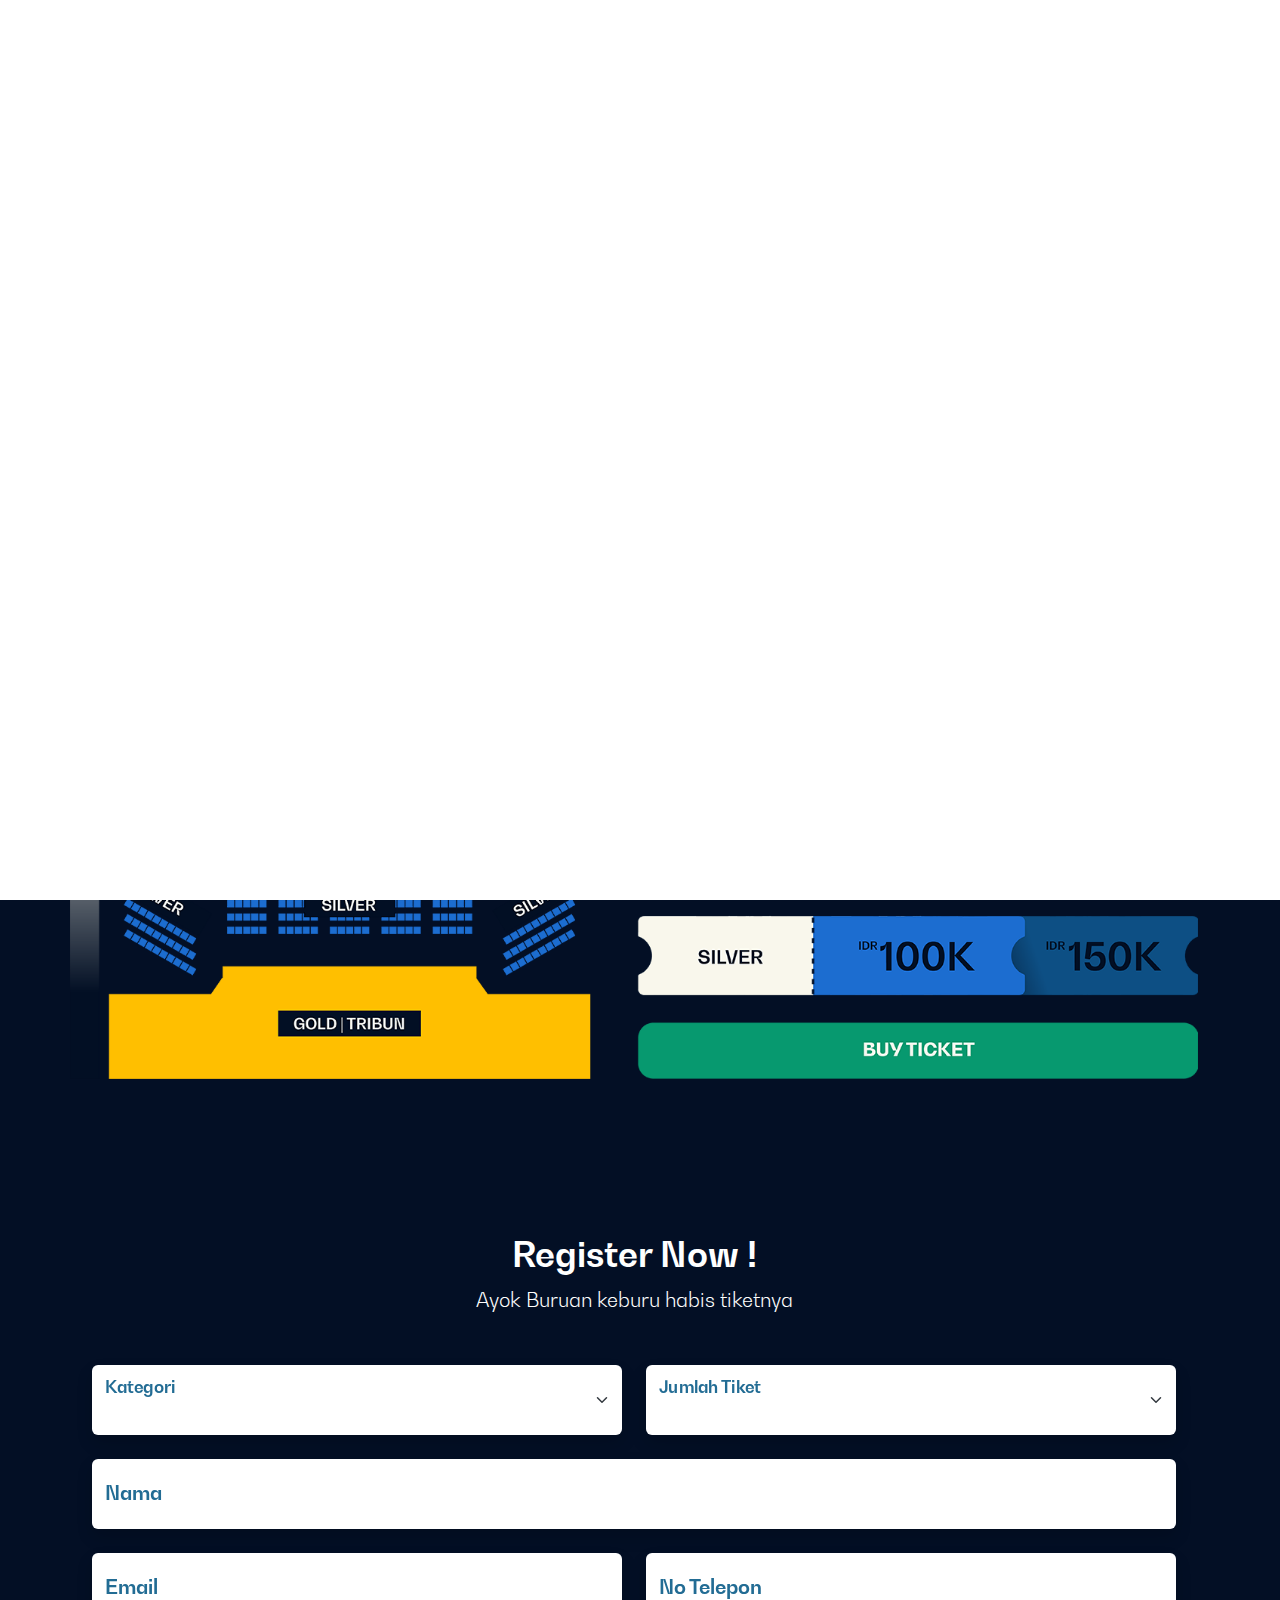
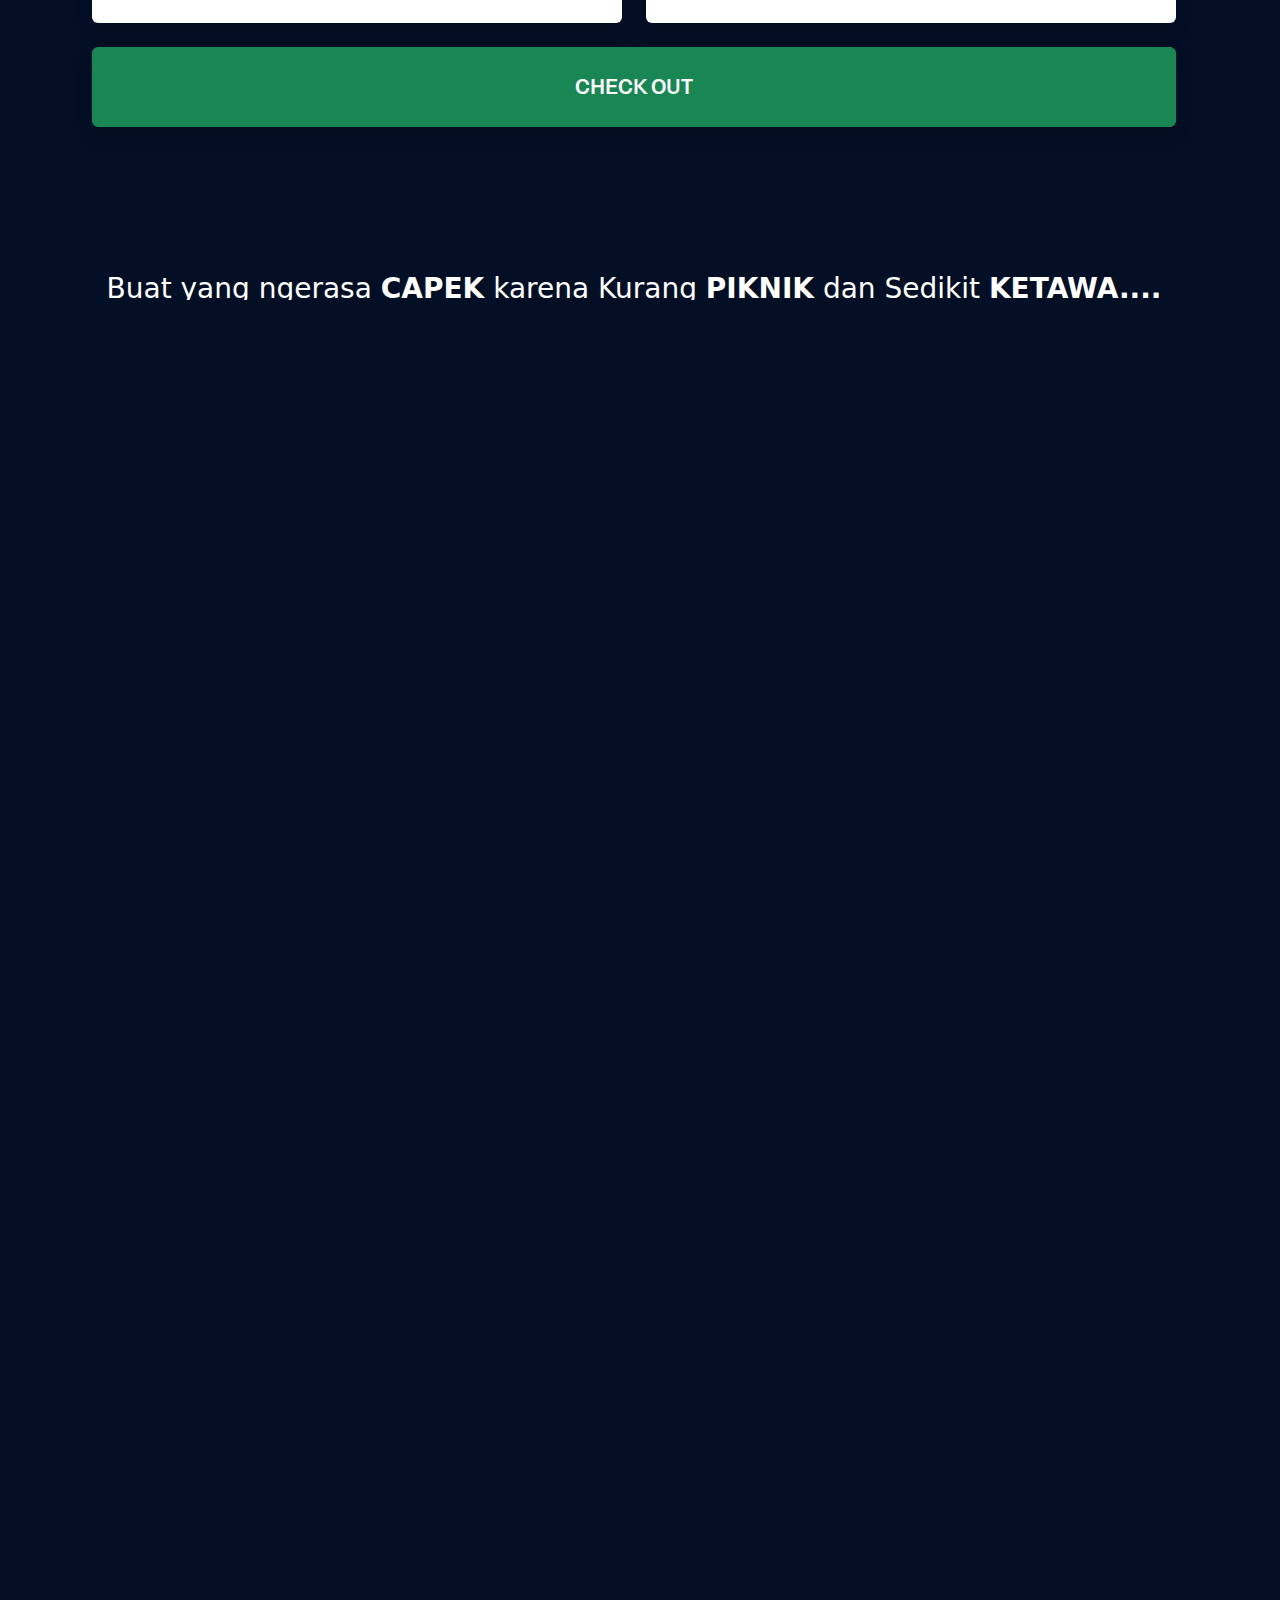
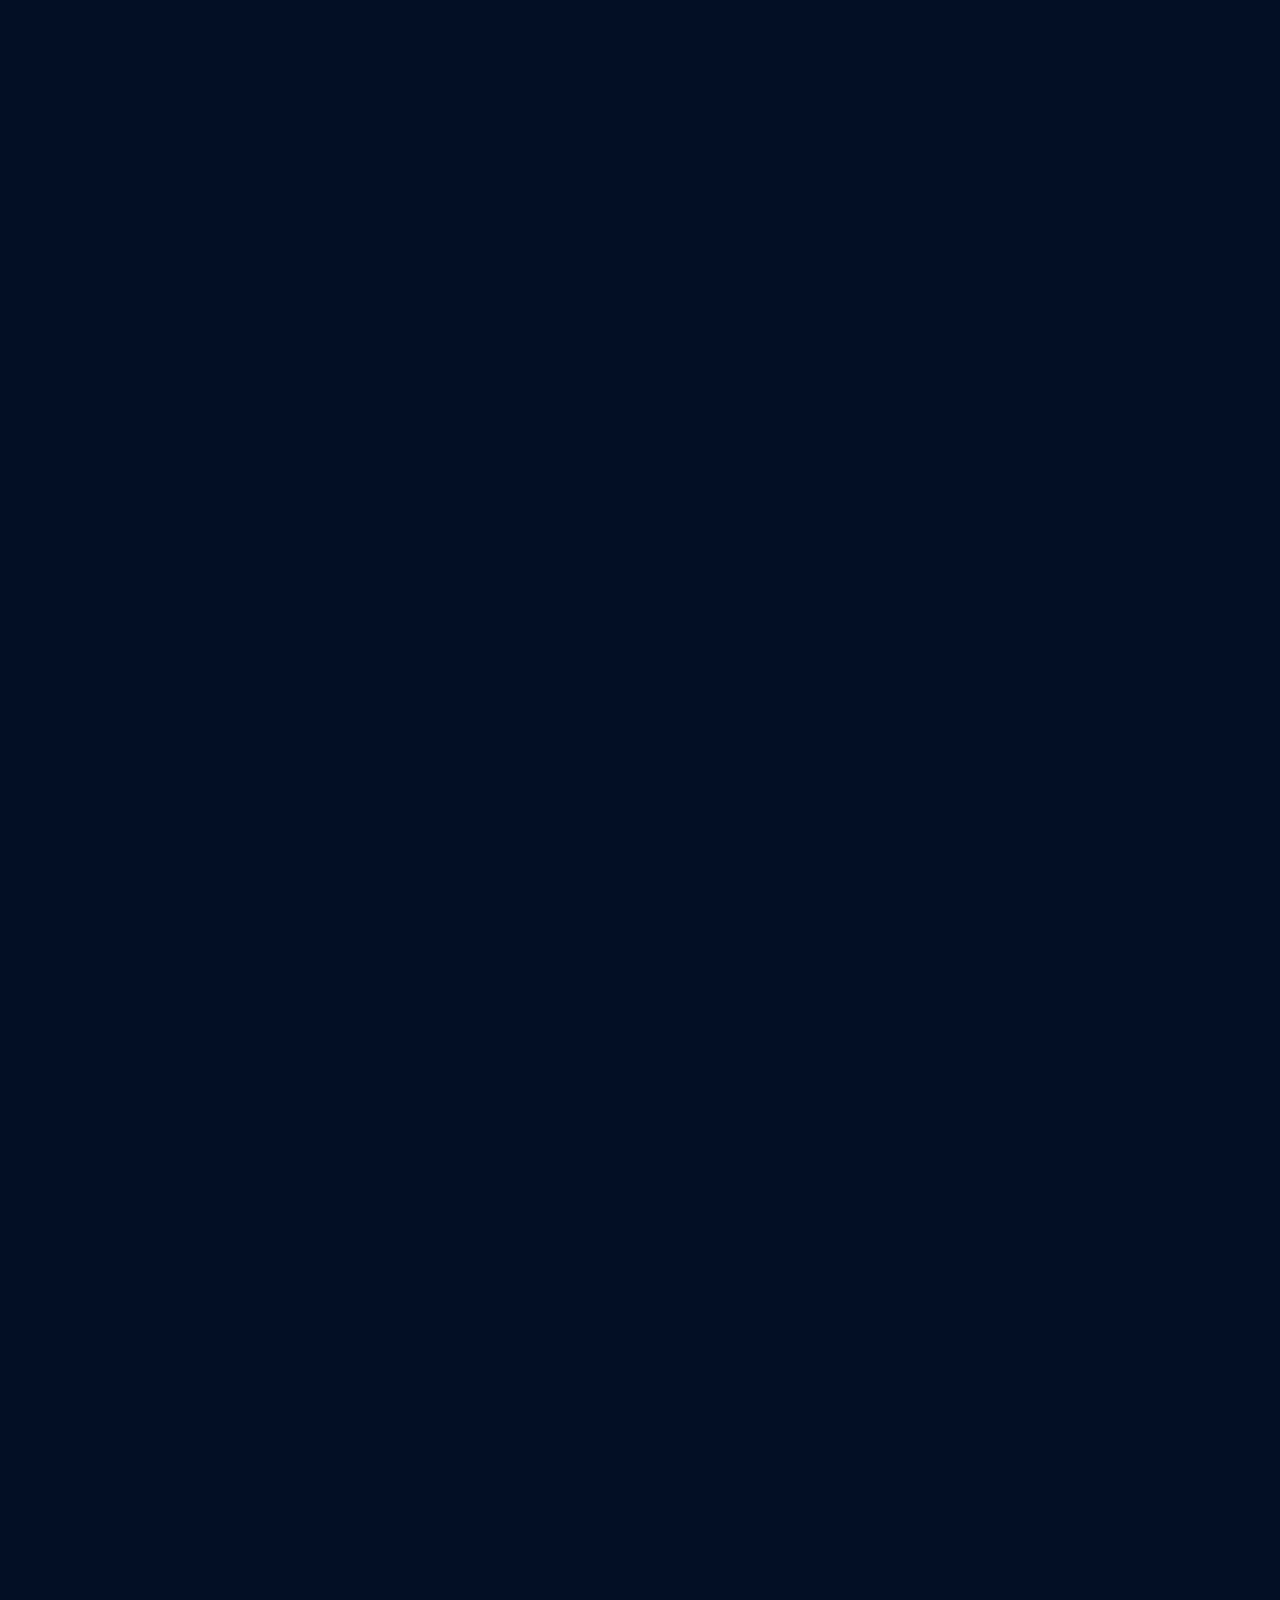
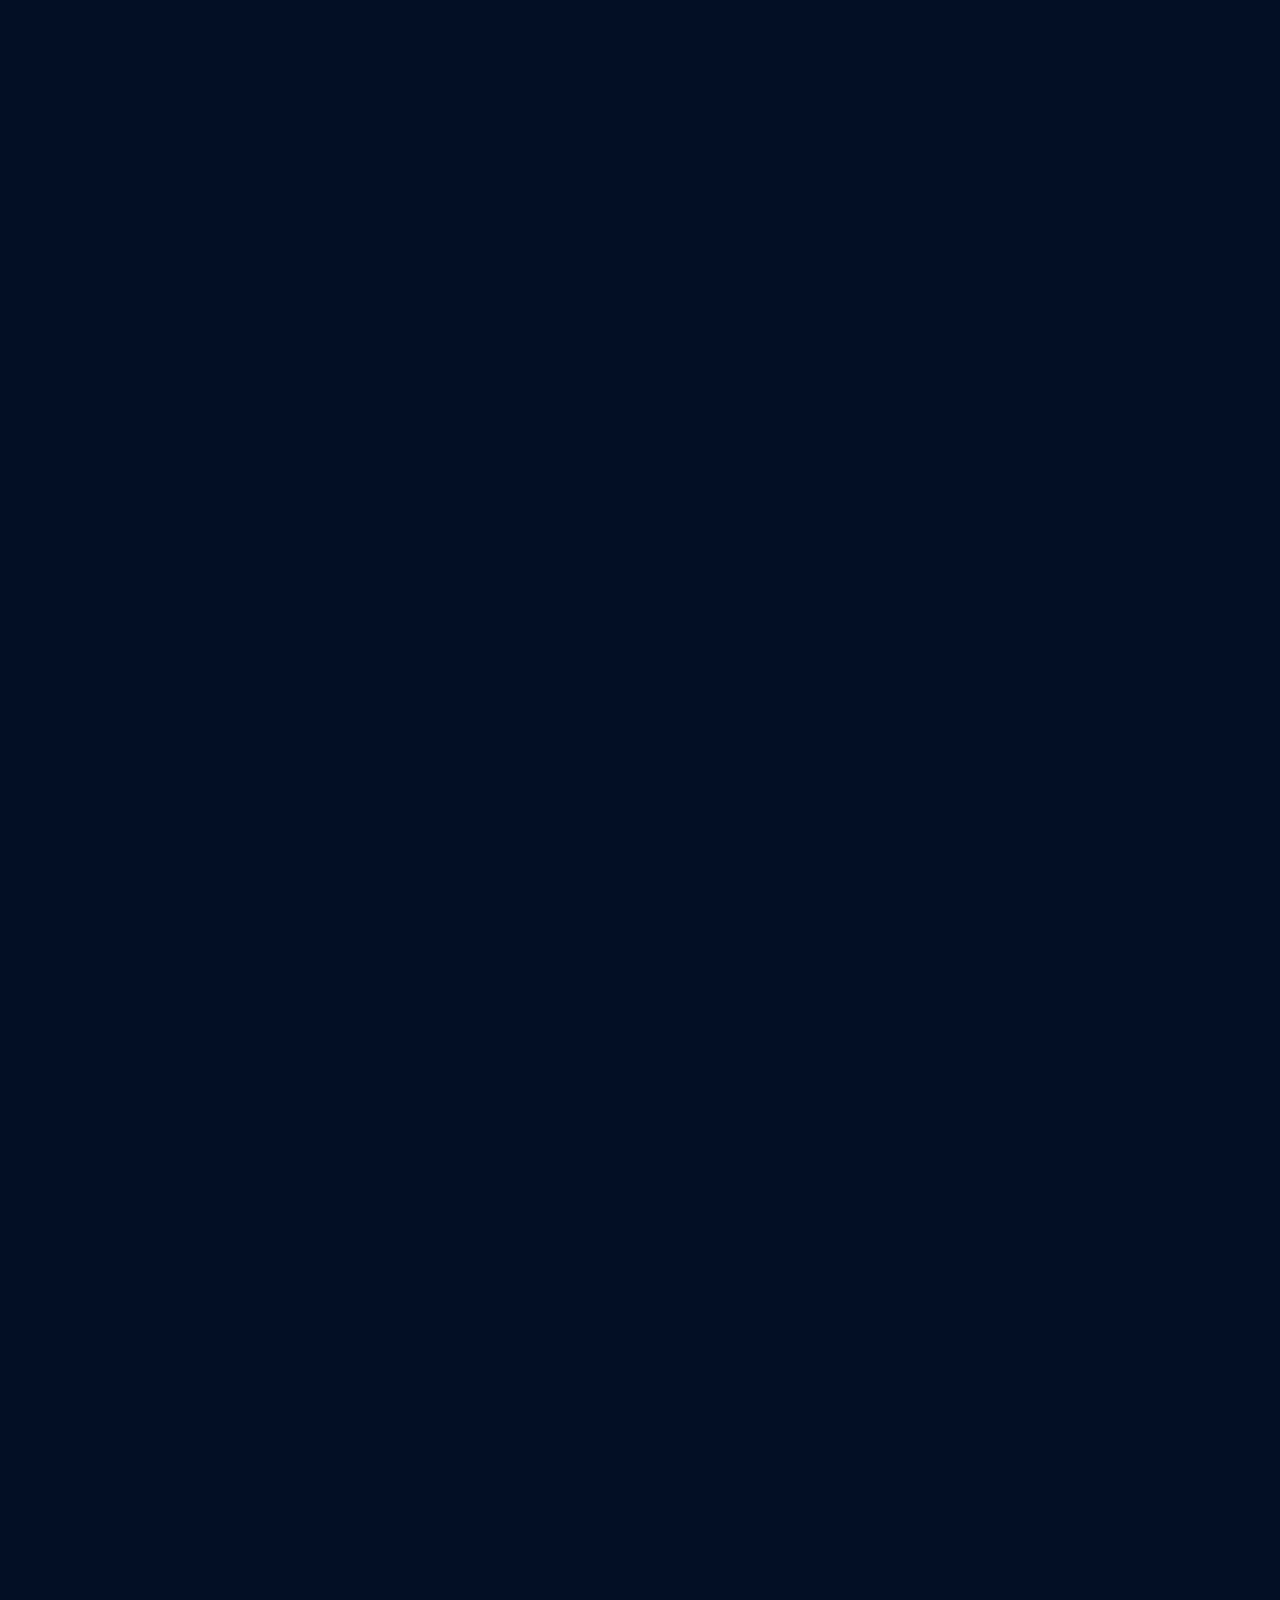
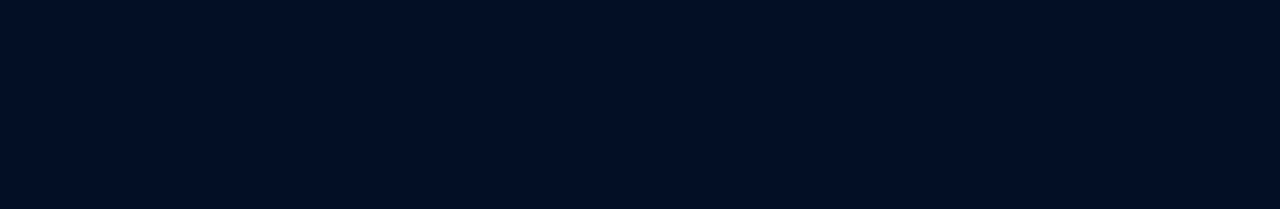
==== index.html @ d0ce78bf "editing sudah selesai perbaiki revisi" ====
<!DOCTYPE html>
<!--[if lt IE 7]><html class="ie ie6" lang="en"> <![endif]-->
<!--[if IE 7]><html class="ie ie7" lang="en"> <![endif]-->
<!--[if IE 8]><html class="ie ie8" lang="en"> <![endif]-->
<!--[if (gte IE 9)|!(IE)]><!-->
<html lang="en" id="home">
  <!--<![endif]-->

  <head>
    <meta http-equiv="Content-Type" content="text/html; charset=utf-8" />

    <meta name="description" content="Name of your web site" />
    <meta name="author" content="Marketify" />

    <meta name="viewport" content="width=device-width, initial-scale=1, maximum-scale=1" />

    <title>Stand Up Fest | The Series</title>

    <!-- STYLES -->
    <link href="https://fonts.googleapis.com/css2?family=Open+Sans:ital,wght@0,300;0,400;0,500;0,600;0,700;0,800;1,300;1,400;1,500;1,600;1,700;1,800&display=swap" rel="stylesheet" />
    <link href="https://fonts.googleapis.com/css2?family=Josefin+Sans:ital,wght@0,100;0,200;0,300;0,400;0,500;0,600;0,700;1,100;1,200;1,300;1,400;1,500;1,600;1,700&display=swap" rel="stylesheet" />
    <link href="https://fonts.googleapis.com/css2?family=Montserrat:ital,wght@0,100;0,200;0,300;0,400;0,500;0,600;0,700;0,800;0,900;1,100;1,200;1,300;1,400;1,500;1,600;1,700;1,800;1,900&display=swap" rel="stylesheet" />

    <!-- bootstrap cdn file -->
    <link href="https://cdn.jsdelivr.net/npm/bootstrap@5.2.3/dist/css/bootstrap.min.css" rel="stylesheet" />

    <!-- aos cdn scroll -->
    <!-- <link href="https://unpkg.com/aos@2.3.1/dist/aos.css" rel="stylesheet" /> -->

    <!-- <link rel="stylesheet" type="text/css" href="css/plugins.css" /> -->
    <!-- <link rel="stylesheet" type="text/css" href="css/dark.css" /> -->
    <!-- <link rel="stylesheet" type="text/css" href="css/colors.css" /> -->
    <link rel="stylesheet" type="text/css" href="css/style.css" />
    <!--[if lt IE 9]> <script type="text/javascript" src="js/modernizr.custom.js"></script> <![endif]-->
    <!-- /STYLES -->
  </head>

  <body>
    <!-- PRELOADER -->
    <div id="preloader">
      <div class="loader_line"></div>
    </div>
    <!-- /PRELOADER -->

    <!-- WRAPPER ALL -->
    <div class="aali_tm_all_wrap container-fluid" data-magic-cursor="show" data-color="crimson">
      <!-- MODALBOX -->
      <!-- <div class="aali_tm_modalbox">
        <div class="box_inner">
          <div class="close">
            <a href="#"><img class="svg" src="img/svg/cancel.svg" alt="" /></a>
          </div>
          <div class="description_wrap"></div>
        </div>
      </div> -->
      <!-- /MODALBOX -->

      <!-- MOBILE MENU STAR -->
      <div class="aali_tm_mobile_menu">
        <div class="mobile_menu_inner">
          <div class="mobile_in">
            <div class="logo">
              <!-- <a href="#"><img src="img/logo/dark.png" alt="" /></a> -->
            </div>
            <div class="trigger">
              <div class="hamburger hamburger--slider">
                <div class="hamburger-box">
                  <div class="hamburger-inner"></div>
                </div>
              </div>
            </div>
          </div>
        </div>
        <div class="dropdown">
          <div class="dropdown_inner">
            <ul class="anchor_nav">
              <li class="current"><a href="#home" class="page-scroll">Home</a></li>
              <li><a href="#ticket" class="page-scroll">Ticket</a></li>
              <li><a href="#about" class="page-scroll">About</a></li>
              <li><a href="#contact" class="page-scroll">Contact</a></li>
            </ul>
          </div>
        </div>
      </div>
      <!-- /MOBILE MENU END-->

      <!-- HEADER STAR -->
      <div class="aali_tm_header">
        <div class="container">
          <div class="inner">
            <div class="logo">
              <!-- <a class="light" href="#"><img src="img/logo/logo.png" alt="" /></a>
					<a class="dark" href="#"><img src="img/logo/dark.png" alt="" /></a> -->
            </div>
            <div class="menu">
              <ul class="anchor_nav">
                <li class="current"><a href="#home" class="page-scroll">Home</a></li>
                <li><a href="#ticket" class="page-scroll">Ticket</a></li>
                <li><a href="#about" class="page-scroll">About</a></li>
                <li><a href="#contact" class="page-scroll">Contact</a></li>
              </ul>
            </div>
          </div>
        </div>
      </div>
      <!-- HEADER END -->

      <!-- HERO STAR -->

      <div class="banner_web">
        <img src="./img/hero/banner.jpg" alt="" />
      </div>
      <!-- HERO END -->

      <!-- TICKET PRICE STAR-->
      <!-- <div class="aali_tm_section" id="about">
		<div class="aali_tm_about">
			<div class="about_inner">
				<div class="left">
					<div class="image">
						<img src="img/thumbs/45-49.jpg" alt="" />
						<div class="main" data-img-url="img/about/1.jpg"></div>
						<span class="square moving_effect" data-direction="y" data-reverse="yes"></span>
						<span class="border"><span class="in moving_effect" data-direction="x" data-reverse="yes"></span></span>
					</div>
				</div>
				<div class="center">
					<div class="title wow fadeInUp" data-wow-duration="1s">
						<span class="small">About Me</span>
						<h3>I'm <span>Aali</span></h3>
						<h3>Web <span>Designer</span></h3>
						<span class="subtitle">Based in London,UK</span>
					</div>
					<div class="text wow fadeInUp" data-wow-duration="1s" data-wow-delay="0.2s">
						<p>Hi! My name is Aali Walker. I am UI/UX designer, and I'm very passionate and dedicated to my work.</p>
						<p>With 20 years experience as a professional graphic designer and web developer, I have acquired the skills and knowledge necessary to make your project a success.</p>
					</div>
					<div class="aali_tm_button wow fadeInUp" data-wow-duration="1.5s" data-wow-delay="0.2s">
						<a href="img/cv/1.jpg" download><span>Download CV <img class="svg" src="img/svg/download.svg" alt="" /></span></a>
					</div>
				</div>
				<div class="right">
					<div class="image">
						<img src="img/thumbs/41-61.jpg" alt="" />
						<div class="main" data-img-url="img/about/2.jpg"></div>
						<div class="square moving_effect" data-direction="x" data-reverse="no"></div>
					</div>
				</div>
			</div>
		</div>
	</div> -->

      <div class="tickets text-center row-cols-1" id="ticket">
        <div class="col-12">
          <img src="./img/ticket/seating_plan.png" alt="" data-aos="flip-right" />
        </div>
        <div class="col-12">
          <section id="scrollspyHeading1" style="padding-top: 100px">
            <div class="container p-4">
              <h2 class="text-center" style="font-size: 35px; color: #fff; font-family: 'BwGradual-Bold'">Register Now !</h2>
              <p class="text-center" style="font-size: 20px; color: #ffffff; font-family: 'BwGradual-Light'">Ayok Buruan keburu habis tiketnya</p>
              <div class="px-1 mt-5">
                <div class="row">
                  <div class="col-lg-6">
                    <div class="form-floating mb-4">
                      <select style="font-size: 14px; font-family: Poppins; color: #226c94" class="op_category form-select border-0 shadow" id="floatingSelect" aria-label="Floating label select example">
                        <option value="1">Individu</option>
                        <option value="2">Keluarga (3 orang)</option>
                        <option value="3">Keluarga (4 orang)</option>
                        <option value="4">Keluarga (5 orang)</option>
                      </select>
                      <label style="font-size: 20px; font-family: 'BwGradual-Bold'; color: #226c94" for="floatingSelect">Kategori</label>
                    </div>
                  </div>

                  <div class="col-lg-6">
                    <div class="form-floating mb-4">
                      <select style="font-size: 14px; font-family: Poppins; color: #226c94" class="op_category form-select border-0 shadow" id="floatingSelect" aria-label="Floating label select example">
                        <option value="1">Individu</option>
                        <option value="2">Keluarga (3 orang)</option>
                        <option value="3">Keluarga (4 orang)</option>
                        <option value="4">Keluarga (5 orang)</option>
                      </select>
                      <label style="font-size: 20px; font-family: 'BwGradual-Bold'; color: #226c94" for="floatingSelect">Jumlah Tiket</label>
                    </div>
                  </div>
                </div>

                <div class="form-floating mb-4">
                  <input type="email" class="form-control border-0 shadow" id="floatingnumber" placeholder="Nomor KTP" />
                  <label style="font-size: 20px; font-family: 'BwGradual-Bold'; color: #226c94" for="floatingnumber">Nama</label>
                </div>

                <div class="row">
                  <div class="col-lg-6">
                    <div class="form-floating mb-4">
                      <input type="text" class="form-control border-0 shadow" id="floatingnumber" placeholder="Nomor Telepon" />
                      <label style="font-size: 20px; font-family: 'BwGradual-Bold'; color: #226c94" for="floatingnumber">Email</label>
                    </div>
                  </div>

                  <div class="col-lg-6">
                    <div class="form-floating mb-4">
                      <input type="text" class="form-control border-0 shadow" id="floatingInput" placeholder="name@example.com" />
                      <label style="font-size: 20px; font-family: 'BwGradual-Bold'; color: #226c94" for="floatingInput">No Telepon</label>
                    </div>
                  </div>
                </div>

                <a href="checkout.html" class="btn btn-success w-100 shadow py-4" style="font-size: 20px; font-family: 'BwGradual-Bold'; color: #ffffff; font-weight: 600">CHECK OUT <i class="bi bi-chevron-right"></i></a>
              </div>
            </div>
          </section>
        </div>
      </div>
      <!-- TICKET PRICE END -->

      <!-- ABOUT -->
      <!-- <div class="aali_tm_section">
		<div class="aali_tm_skills">
			<div class="container">
				<div class="skills_inner">
					<div class="left wow fadeInLeft" data-wow-duration="1s">
						<div class="aali_tm_main_title" data-text-align="left" data-color="light">
							<span>My Skills</span>
							<h3>You Can Imagine<br /> I Can Do</h3>
							<p>I am working on a professional, visually sophisticated and technologically proficient, responsive and multi-functional creative personal resume portfolio template Aali</p>
						</div>
					</div>
					<div class="right wow fadeInRight" data-wow-duration="1s">
						<div class="dodo_progress">
							<div class="progress_inner" data-value="86">
								<span><span class="label">Website Design</span><span class="number">86%</span></span>
								<div class="background"><div class="bar"><div class="bar_in"></div></div></div>
							</div>
							<div class="progress_inner" data-value="90" >
								<span><span class="label">Mobile Application</span><span class="number">90%</span></span>
								<div class="background"><div class="bar"><div class="bar_in"></div></div></div>
							</div>
							<div class="progress_inner" data-value="66">
								<span><span class="label">Game Programming</span><span class="number">66%</span></span>
								<div class="background"><div class="bar"><div class="bar_in"></div></div></div>
							</div>
						</div>
					</div>
				</div>
			</div>
			<span class="border moving_effect" data-direction="x" data-reverse="yes"></span>
		</div>
	</div> -->

      <section class="about container my-4" id="about">
        <div class="row row-cols-1">
          <div class="col">
            <p class="text-white text-title">
              Buat yang ngerasa <b>CAPEK</b> karena Kurang <b>PIKNIK</b> dan Sedikit <b>KETAWA....</b> <br />
              Acara ini untuk Kamu!! Inilah <b>WAKTUNYA PIKNIK TAWA</b> di <b>Stand Up Fest - Seri 1</b> <br />
              Ajak teman-teman Kamu yang senasib kurang Piknik dan kurang Ketawa. <br />
              <b>BELI TIKET KAMU SEKARANG JUGA!! TEMPAT SANGAT TERBATAS.</b>
            </p>
          </div>
        </div>

        <div class="row row-cols-lg-2 row-cols-sm-1 row-cols-1 align-items-center justify-content-between text-detail-komika-kanan">
          <div class="col">
            <img src="./img/about/soleh.png" alt="" />
          </div>
          <div class="col">
            <p class="">Profil Komika</p>
            <p>Soleh Solihun</p>
            <p>
              Soleh Solihun, S.I.Kom. (lahir 2 Juni 1979) adalah seorang jurnalis, kritikus musik, komedian, aktor, sutradara, dan penyiar radio berkebangsaan Indonesia. Sebagai jurnalis, ia bekerja di Trax, Playboy Indonesia, dan Rolling
              Stone Indonesia hingga tahun 2012. Ia juga menjadi penyiar radio di Indika FM. Karier komedinya berawal dari acara Stand Up Comedy Show pada tahun 2011. Pasca acara tersebut, Soleh membintangi beberapa film dan mendapat
              pengakuan luas pertamanya dalam film Hangout pada tahun 2016. Ia juga telah menyutradarai tiga film yaitu Mau Jadi Apa?, Reuni Z, dan Star Syndrome.
            </p>
          </div>
        </div>
        <div class="row row-cols-lg-2 row-cols-sm-1 row-cols-1 align-items-center justify-content-between text-detail-komika-kiri">
          <div class="col order-lg-2">
            <img src="./img/about/mongol2.png" alt="" />
          </div>
          <div class="col order-lg-1">
            <p>Mongol Stress</p>
            <p>
              Rony Imannuel yang dikenal dengan nama Mongol Stres atau Mongol adalah Pelawak tunggal dan Aktor berkebangsaan Indonesia. Ia dikenal sebagai Pelawak tunggal dalam ajang Stand Up Comedy Show yang ditayangkan di Metro TV. Pada
              bulan Oktober 2021, ia bergabung dengan Partai Solidaritas Indonesia Menjadi salah satu kader yang diharapkan menghidupkan indistri kreatif.
            </p>
          </div>
        </div>
        <div class="row row-cols-lg-2 row-cols-sm-1 row-cols-1 align-items-center justify-content-between text-detail-komika-kanan">
          <div class="col">
            <img src="./img/about/yono2.png" alt="" />
          </div>
          <div class="col">
            <p class="text-kanan-modifie1">Yono Bakrie</p>
            <p class="text-kanan-modifie2">
              Suyono, S.E. yang kemudian dikenal sebagai Yono Bakrie (lahir 22 Juni 1992) adalah seorang pelawak tunggal dan YouTuber berkebangsaan Indonesia. Lahir di Samarinda dari orang tua asli Jawa yang bertransmigrasi ke sana, pria
              bertubuh kurus dan berwajah unik ini merupakan salah satu pelawak tunggal atau komika jebolan komunitas Stand Up Indo Samarinda, salah satu angkatan awal di komunitas tersebut. Karena keunikan parasnya, Yono juga sering
              disebut sebagai kembaran dari aktor Omo Kucrut karena dirinya yang mirip dengan pemeran Ceking di sinetron Ronaldowati tersebut.
            </p>
          </div>
        </div>
        <div class="row row-cols-lg-2 row-cols-sm-1 row-cols-1 align-items-center justify-content-between text-detail-komika-kiri">
          <div class="col order-lg-2">
            <img src="./img/about/ate2.png" alt="" />
          </div>
          <div class="col order-lg-1">
            <p>Ate</p>
            <p>
              Fatih Andhika yang akrab disapa Fatih, Atek, atau Ate (lahir 5 Juli 1992) adalah pelawak tunggal berkebangsaan Indonesia. Ate merupakan komika jebolan komunitas Stand Up Indo Lampung, salah satu komika jebolan angkatan awal di
              komunitas tersebut yang masih bertahan hingga saat ini di mana ia masuk setelah beberapa komika senior Lampung lain yang sudah lebih dulu terkenal seperti Newendi Septian dan Yoyo Cedal. Nama Ate dikenal secara nasional
              setelah menjadi finalis SUCA Musim 3 pada tahun 2017 dan berhasil menembus 6 besar, di mana ia satu angkatan dengan komika Ali Akbar dan Bintang Emon di kompetisi tersebut. 4 tahun kemudian, Ate mengikuti kompetisi SUCI season
              9 (IX) dan berhasil meraih juara ketiga.
            </p>
          </div>
        </div>
        <div class="row row-cols-lg-2 row-cols-sm-1 row-cols-1 align-items-center justify-content-between text-detail-komika-kanan">
          <div class="col">
            <img src="./img/about/popon2.png" alt="" />
          </div>
          <div class="col">
            <p class="text-kanan-modifie1">Popon Kerok</p>
            <p class="text-kanan-modifie2">
              Muhammad Saleh Jammaharizki, yang lebih dikenal dengan nama Popon Kerok (lahir 26 Desember 1988) adalah pemeran dan pelawak tunggal berkebangsaan Indonesia. Ia mulai dikenal setelah menjadi peserta babak Pre Show untuk
              kompetisi Stand Up Comedy Indonesia yang diadakan Kompas TV di musim ke-5 pada tahun 2015 dan kembali berkompetisi di Stand Up Comedy Academy yang diadakan Indosiar pada tahun yang sama. Tiga tahun kemudian, Popon menebus
              kegagalannya di SUCI 5 dengan berhasil masuk sebagai finalis Stand Up Comedy Indonesia di musim ke-8 dan akhirnya berhasil meraih gelar juara.
            </p>
          </div>
        </div>
      </section>
      <!-- /ABOUT -->

      <!-- Info detail -->

      <section class="info_detail mt-5" id="contact">
        <div class="row-cols-1">
          <div class="col">
            <img src="./img/info_detail/contact-edit.png" alt="" />
          </div>
        </div>
      </section>
      <!-- /Info deatail -->

      <!-- logo partner -->

      <section class="logo-partner container text-center">
        <div class="row-cols-1">
          <div class="col">
            <img src="./img/logo/Logopartner.png" alt="" />
          </div>
        </div>
      </section>
      <!-- /logo partner -->

      <!-- COPYRIGHT -->

      <section class="copyrights text-center">
        <div class="row-cols-1">
          <p>Copyright 2022 All Right Reserved By Media Group Network</p>
        </div>
      </section>
      <!-- /COPYRIGHT -->

      <!-- MAGIC CURSOR -->
      <!-- <div class="mouse-cursor cursor-outer"></div>
      <div class="mouse-cursor cursor-inner"></div> -->
      <!-- /MAGIC CURSOR -->
    </div>
    <!-- / WRAPPER ALL -->

    <!-- SCRIPTS -->

    <!-- bootstrap script bundle -->
    <!-- <script src="https://cdn.jsdelivr.net/npm/bootstrap@5.2.3/dist/js/bootstrap.bundle.min.js" ></script> -->

    <!-- FILE Animate AOS js -->
    <!-- <script src="https://unpkg.com/aos@2.3.1/dist/aos.js"></script> -->

    <script>
      // AOS.init();
    </script>

    <script src="./js/jquery.js"></script>
    <!--[if lt IE 10]> <script type="text/javascript" src="js/ie8.js"></script> <![endif]-->
    <!-- <script src="js/plugins.js"></script> -->
    <script src="./js/jquery.easing.1.3.js"></script>
    <script src="./js/scroll.js"></script>
    <script src="./js/init.js"></script>
    <!-- /SCRIPTS -->
  </body>
</html>
---- css/plugins.css ----
/*!
 * Hamburgers
 * @description Tasty CSS-animated hamburgers
 * @author Jonathan Suh @jonsuh
 * @site https://jonsuh.com/hamburgers
 * @link https://github.com/jonsuh/hamburgers
 */

/* -------------------------------- 

Primary style

-------------------------------- */
*,
*::after,
*::before {
  -webkit-box-sizing: border-box;
  -moz-box-sizing: border-box;
  box-sizing: border-box;
}

html * {
  -webkit-font-smoothing: antialiased;
  -moz-osx-font-smoothing: grayscale;
}

html {
  font-size: 62.5%;
}

body {
  font-size: 1.6rem;
  font-family: "Source Sans Pro", sans-serif;
  color: #aebcb9;
  background-color: #0d0d0d;
}

a {
  text-decoration: none;
}

.cd-title {
  position: relative;
  height: 160px;
  line-height: 230px;
  text-align: center;
}
.cd-title h1 {
  font-size: 2.4rem;
  font-weight: 700;
}
@media only screen and (min-width: 768px) {
  .cd-title {
    line-height: 250px;
  }
}
@media only screen and (min-width: 1170px) {
  .cd-title {
    height: 200px;
    line-height: 300px;
  }
  .cd-title h1 {
    font-size: 3rem;
  }
}

.cd-intro {
  width: 90%;
  max-width: 768px;
  text-align: center;
}

.cd-intro {
  margin: 4em auto;
}
@media only screen and (min-width: 768px) {
  .cd-intro {
    margin: 5em auto;
  }
}
@media only screen and (min-width: 1170px) {
  .cd-intro {
    margin: 6em auto;
  }
}

/*
.cd-headline {
  font-size: 3rem;
  line-height: 1.2;
}
@media only screen and (min-width: 768px) {
  .cd-headline {
    font-size: 4.4rem;
    font-weight: 300;
  }
}
@media only screen and (min-width: 1170px) {
  .cd-headline {
    font-size: 6rem;
  }
}
*/

.cd-words-wrapper {
  display: inline-block;
  position: relative;
  text-align: left;
}
.cd-words-wrapper b {
  display: inline-block;
  position: absolute;
  white-space: nowrap;
  left: 0;
  top: 0;
}
.cd-words-wrapper b.is-visible {
  position: relative;
}
.no-js .cd-words-wrapper b {
  opacity: 0;
}
.no-js .cd-words-wrapper b.is-visible {
  opacity: 1;
}

/* -------------------------------- 

xrotate-1 

-------------------------------- */
.cd-headline.rotate-1 .cd-words-wrapper {
  -webkit-perspective: 300px;
  -moz-perspective: 300px;
  perspective: 300px;
}
.cd-headline.rotate-1 b {
  opacity: 0;
  -webkit-transform-origin: 50% 100%;
  -moz-transform-origin: 50% 100%;
  -ms-transform-origin: 50% 100%;
  -o-transform-origin: 50% 100%;
  transform-origin: 50% 100%;
  -webkit-transform: rotateX(180deg);
  -moz-transform: rotateX(180deg);
  -ms-transform: rotateX(180deg);
  -o-transform: rotateX(180deg);
  transform: rotateX(180deg);
}
.cd-headline.rotate-1 b.is-visible {
  opacity: 1;
  -webkit-transform: rotateX(0deg);
  -moz-transform: rotateX(0deg);
  -ms-transform: rotateX(0deg);
  -o-transform: rotateX(0deg);
  transform: rotateX(0deg);
  -webkit-animation: cd-rotate-1-in 1.2s;
  -moz-animation: cd-rotate-1-in 1.2s;
  animation: cd-rotate-1-in 1.2s;
}
.cd-headline.rotate-1 b.is-hidden {
  -webkit-transform: rotateX(180deg);
  -moz-transform: rotateX(180deg);
  -ms-transform: rotateX(180deg);
  -o-transform: rotateX(180deg);
  transform: rotateX(180deg);
  -webkit-animation: cd-rotate-1-out 1.2s;
  -moz-animation: cd-rotate-1-out 1.2s;
  animation: cd-rotate-1-out 1.2s;
}

@-webkit-keyframes cd-rotate-1-in {
  0% {
    -webkit-transform: rotateX(180deg);
    opacity: 0;
  }
  35% {
    -webkit-transform: rotateX(120deg);
    opacity: 0;
  }
  65% {
    opacity: 0;
  }
  100% {
    -webkit-transform: rotateX(360deg);
    opacity: 1;
  }
}
@-moz-keyframes cd-rotate-1-in {
  0% {
    -moz-transform: rotateX(180deg);
    opacity: 0;
  }
  35% {
    -moz-transform: rotateX(120deg);
    opacity: 0;
  }
  65% {
    opacity: 0;
  }
  100% {
    -moz-transform: rotateX(360deg);
    opacity: 1;
  }
}
@keyframes cd-rotate-1-in {
  0% {
    -webkit-transform: rotateX(180deg);
    -moz-transform: rotateX(180deg);
    -ms-transform: rotateX(180deg);
    -o-transform: rotateX(180deg);
    transform: rotateX(180deg);
    opacity: 0;
  }
  35% {
    -webkit-transform: rotateX(120deg);
    -moz-transform: rotateX(120deg);
    -ms-transform: rotateX(120deg);
    -o-transform: rotateX(120deg);
    transform: rotateX(120deg);
    opacity: 0;
  }
  65% {
    opacity: 0;
  }
  100% {
    -webkit-transform: rotateX(360deg);
    -moz-transform: rotateX(360deg);
    -ms-transform: rotateX(360deg);
    -o-transform: rotateX(360deg);
    transform: rotateX(360deg);
    opacity: 1;
  }
}
@-webkit-keyframes cd-rotate-1-out {
  0% {
    -webkit-transform: rotateX(0deg);
    opacity: 1;
  }
  35% {
    -webkit-transform: rotateX(-40deg);
    opacity: 1;
  }
  65% {
    opacity: 0;
  }
  100% {
    -webkit-transform: rotateX(180deg);
    opacity: 0;
  }
}
@-moz-keyframes cd-rotate-1-out {
  0% {
    -moz-transform: rotateX(0deg);
    opacity: 1;
  }
  35% {
    -moz-transform: rotateX(-40deg);
    opacity: 1;
  }
  65% {
    opacity: 0;
  }
  100% {
    -moz-transform: rotateX(180deg);
    opacity: 0;
  }
}
@keyframes cd-rotate-1-out {
  0% {
    -webkit-transform: rotateX(0deg);
    -moz-transform: rotateX(0deg);
    -ms-transform: rotateX(0deg);
    -o-transform: rotateX(0deg);
    transform: rotateX(0deg);
    opacity: 1;
  }
  35% {
    -webkit-transform: rotateX(-40deg);
    -moz-transform: rotateX(-40deg);
    -ms-transform: rotateX(-40deg);
    -o-transform: rotateX(-40deg);
    transform: rotateX(-40deg);
    opacity: 1;
  }
  65% {
    opacity: 0;
  }
  100% {
    -webkit-transform: rotateX(180deg);
    -moz-transform: rotateX(180deg);
    -ms-transform: rotateX(180deg);
    -o-transform: rotateX(180deg);
    transform: rotateX(180deg);
    opacity: 0;
  }
}
/* -------------------------------- 

xtype 

-------------------------------- */
.cd-headline.type .cd-words-wrapper {
  vertical-align: top;
  overflow: hidden;
}
.cd-headline.type .cd-words-wrapper::after {
  /* vertical bar */
  content: "";
  position: absolute;
  right: 0;
  top: 50%;
  bottom: auto;
  -webkit-transform: translateY(-50%);
  -moz-transform: translateY(-50%);
  -ms-transform: translateY(-50%);
  -o-transform: translateY(-50%);
  transform: translateY(-50%);
  height: 90%;
  width: 1px;
  background-color: #aebcb9;
}
.cd-headline.type .cd-words-wrapper.waiting::after {
  -webkit-animation: cd-pulse 1s infinite;
  -moz-animation: cd-pulse 1s infinite;
  animation: cd-pulse 1s infinite;
}
.cd-headline.type .cd-words-wrapper.selected {
  background-color: #aebcb9;
}
.cd-headline.type .cd-words-wrapper.selected::after {
  visibility: hidden;
}
.cd-headline.type .cd-words-wrapper.selected b {
  color: #0d0d0d;
}
.cd-headline.type b {
  visibility: hidden;
}
.cd-headline.type b.is-visible {
  visibility: visible;
}
.cd-headline.type i {
  position: absolute;
  visibility: hidden;
}
.cd-headline.type i.in {
  position: relative;
  visibility: visible;
}

@-webkit-keyframes cd-pulse {
  0% {
    -webkit-transform: translateY(-50%) scale(1);
    opacity: 1;
  }
  40% {
    -webkit-transform: translateY(-50%) scale(0.9);
    opacity: 0;
  }
  100% {
    -webkit-transform: translateY(-50%) scale(0);
    opacity: 0;
  }
}
@-moz-keyframes cd-pulse {
  0% {
    -moz-transform: translateY(-50%) scale(1);
    opacity: 1;
  }
  40% {
    -moz-transform: translateY(-50%) scale(0.9);
    opacity: 0;
  }
  100% {
    -moz-transform: translateY(-50%) scale(0);
    opacity: 0;
  }
}
@keyframes cd-pulse {
  0% {
    -webkit-transform: translateY(-50%) scale(1);
    -moz-transform: translateY(-50%) scale(1);
    -ms-transform: translateY(-50%) scale(1);
    -o-transform: translateY(-50%) scale(1);
    transform: translateY(-50%) scale(1);
    opacity: 1;
  }
  40% {
    -webkit-transform: translateY(-50%) scale(0.9);
    -moz-transform: translateY(-50%) scale(0.9);
    -ms-transform: translateY(-50%) scale(0.9);
    -o-transform: translateY(-50%) scale(0.9);
    transform: translateY(-50%) scale(0.9);
    opacity: 0;
  }
  100% {
    -webkit-transform: translateY(-50%) scale(0);
    -moz-transform: translateY(-50%) scale(0);
    -ms-transform: translateY(-50%) scale(0);
    -o-transform: translateY(-50%) scale(0);
    transform: translateY(-50%) scale(0);
    opacity: 0;
  }
}
/* -------------------------------- 

xrotate-2 

-------------------------------- */
.cd-headline.rotate-2 .cd-words-wrapper {
  -webkit-perspective: 300px;
  -moz-perspective: 300px;
  perspective: 300px;
}
.cd-headline.rotate-2 i,
.cd-headline.rotate-2 em {
  display: inline-block;
  -webkit-backface-visibility: hidden;
  backface-visibility: hidden;
}
.cd-headline.rotate-2 b {
  opacity: 0;
}
.cd-headline.rotate-2 i {
  -webkit-transform-style: preserve-3d;
  -moz-transform-style: preserve-3d;
  -ms-transform-style: preserve-3d;
  -o-transform-style: preserve-3d;
  transform-style: preserve-3d;
  -webkit-transform: translateZ(-20px) rotateX(90deg);
  -moz-transform: translateZ(-20px) rotateX(90deg);
  -ms-transform: translateZ(-20px) rotateX(90deg);
  -o-transform: translateZ(-20px) rotateX(90deg);
  transform: translateZ(-20px) rotateX(90deg);
  opacity: 0;
}
.is-visible .cd-headline.rotate-2 i {
  opacity: 1;
}
.cd-headline.rotate-2 i.in {
  -webkit-animation: cd-rotate-2-in 0.4s forwards;
  -moz-animation: cd-rotate-2-in 0.4s forwards;
  animation: cd-rotate-2-in 0.4s forwards;
}
.cd-headline.rotate-2 i.out {
  -webkit-animation: cd-rotate-2-out 0.4s forwards;
  -moz-animation: cd-rotate-2-out 0.4s forwards;
  animation: cd-rotate-2-out 0.4s forwards;
}
.cd-headline.rotate-2 em {
  -webkit-transform: translateZ(20px);
  -moz-transform: translateZ(20px);
  -ms-transform: translateZ(20px);
  -o-transform: translateZ(20px);
  transform: translateZ(20px);
}

.no-csstransitions .cd-headline.rotate-2 i {
  -webkit-transform: rotateX(0deg);
  -moz-transform: rotateX(0deg);
  -ms-transform: rotateX(0deg);
  -o-transform: rotateX(0deg);
  transform: rotateX(0deg);
  opacity: 0;
}
.no-csstransitions .cd-headline.rotate-2 i em {
  -webkit-transform: scale(1);
  -moz-transform: scale(1);
  -ms-transform: scale(1);
  -o-transform: scale(1);
  transform: scale(1);
}

.no-csstransitions .cd-headline.rotate-2 .is-visible i {
  opacity: 1;
}

@-webkit-keyframes cd-rotate-2-in {
  0% {
    opacity: 0;
    -webkit-transform: translateZ(-20px) rotateX(90deg);
  }
  60% {
    opacity: 1;
    -webkit-transform: translateZ(-20px) rotateX(-10deg);
  }
  100% {
    opacity: 1;
    -webkit-transform: translateZ(-20px) rotateX(0deg);
  }
}
@-moz-keyframes cd-rotate-2-in {
  0% {
    opacity: 0;
    -moz-transform: translateZ(-20px) rotateX(90deg);
  }
  60% {
    opacity: 1;
    -moz-transform: translateZ(-20px) rotateX(-10deg);
  }
  100% {
    opacity: 1;
    -moz-transform: translateZ(-20px) rotateX(0deg);
  }
}
@keyframes cd-rotate-2-in {
  0% {
    opacity: 0;
    -webkit-transform: translateZ(-20px) rotateX(90deg);
    -moz-transform: translateZ(-20px) rotateX(90deg);
    -ms-transform: translateZ(-20px) rotateX(90deg);
    -o-transform: translateZ(-20px) rotateX(90deg);
    transform: translateZ(-20px) rotateX(90deg);
  }
  60% {
    opacity: 1;
    -webkit-transform: translateZ(-20px) rotateX(-10deg);
    -moz-transform: translateZ(-20px) rotateX(-10deg);
    -ms-transform: translateZ(-20px) rotateX(-10deg);
    -o-transform: translateZ(-20px) rotateX(-10deg);
    transform: translateZ(-20px) rotateX(-10deg);
  }
  100% {
    opacity: 1;
    -webkit-transform: translateZ(-20px) rotateX(0deg);
    -moz-transform: translateZ(-20px) rotateX(0deg);
    -ms-transform: translateZ(-20px) rotateX(0deg);
    -o-transform: translateZ(-20px) rotateX(0deg);
    transform: translateZ(-20px) rotateX(0deg);
  }
}
@-webkit-keyframes cd-rotate-2-out {
  0% {
    opacity: 1;
    -webkit-transform: translateZ(-20px) rotateX(0);
  }
  60% {
    opacity: 0;
    -webkit-transform: translateZ(-20px) rotateX(-100deg);
  }
  100% {
    opacity: 0;
    -webkit-transform: translateZ(-20px) rotateX(-90deg);
  }
}
@-moz-keyframes cd-rotate-2-out {
  0% {
    opacity: 1;
    -moz-transform: translateZ(-20px) rotateX(0);
  }
  60% {
    opacity: 0;
    -moz-transform: translateZ(-20px) rotateX(-100deg);
  }
  100% {
    opacity: 0;
    -moz-transform: translateZ(-20px) rotateX(-90deg);
  }
}
@keyframes cd-rotate-2-out {
  0% {
    opacity: 1;
    -webkit-transform: translateZ(-20px) rotateX(0);
    -moz-transform: translateZ(-20px) rotateX(0);
    -ms-transform: translateZ(-20px) rotateX(0);
    -o-transform: translateZ(-20px) rotateX(0);
    transform: translateZ(-20px) rotateX(0);
  }
  60% {
    opacity: 0;
    -webkit-transform: translateZ(-20px) rotateX(-100deg);
    -moz-transform: translateZ(-20px) rotateX(-100deg);
    -ms-transform: translateZ(-20px) rotateX(-100deg);
    -o-transform: translateZ(-20px) rotateX(-100deg);
    transform: translateZ(-20px) rotateX(-100deg);
  }
  100% {
    opacity: 0;
    -webkit-transform: translateZ(-20px) rotateX(-90deg);
    -moz-transform: translateZ(-20px) rotateX(-90deg);
    -ms-transform: translateZ(-20px) rotateX(-90deg);
    -o-transform: translateZ(-20px) rotateX(-90deg);
    transform: translateZ(-20px) rotateX(-90deg);
  }
}
/* -------------------------------- 

xloading-bar 

-------------------------------- */
.cd-headline.loading-bar span {
  display: inline-block;
  padding: 0.2em 0;
}
.cd-headline.loading-bar .cd-words-wrapper {
  overflow: hidden;
  vertical-align: top;
}
.cd-headline.loading-bar .cd-words-wrapper::after {
  /* loading bar */
  content: "";
  position: absolute;
  left: 0;
  bottom: 0;
  height: 3px;
  width: 0;
  background: #0096a7;
  z-index: 2;
  -webkit-transition: width 0.3s -0.1s;
  -moz-transition: width 0.3s -0.1s;
  transition: width 0.3s -0.1s;
}
.cd-headline.loading-bar .cd-words-wrapper.is-loading::after {
  width: 100%;
  -webkit-transition: width 3s;
  -moz-transition: width 3s;
  transition: width 3s;
}
.cd-headline.loading-bar b {
  top: 0.2em;
  opacity: 0;
  -webkit-transition: opacity 0.3s;
  -moz-transition: opacity 0.3s;
  transition: opacity 0.3s;
}
.cd-headline.loading-bar b.is-visible {
  opacity: 1;
  top: 0;
}

/* -------------------------------- 

xslide 

-------------------------------- */
.cd-headline.slide span {
  display: inline-block;
  padding: 0.2em 0;
}
.cd-headline.slide .cd-words-wrapper {
  overflow: hidden;
  vertical-align: top;
}
.cd-headline.slide b {
  opacity: 0;
  top: 0.2em;
}
.cd-headline.slide b.is-visible {
  top: 0;
  opacity: 1;
  -webkit-animation: slide-in 0.6s;
  -moz-animation: slide-in 0.6s;
  animation: slide-in 0.6s;
}
.cd-headline.slide b.is-hidden {
  -webkit-animation: slide-out 0.6s;
  -moz-animation: slide-out 0.6s;
  animation: slide-out 0.6s;
}

@-webkit-keyframes slide-in {
  0% {
    opacity: 0;
    -webkit-transform: translateY(-100%);
  }
  60% {
    opacity: 1;
    -webkit-transform: translateY(20%);
  }
  100% {
    opacity: 1;
    -webkit-transform: translateY(0);
  }
}
@-moz-keyframes slide-in {
  0% {
    opacity: 0;
    -moz-transform: translateY(-100%);
  }
  60% {
    opacity: 1;
    -moz-transform: translateY(20%);
  }
  100% {
    opacity: 1;
    -moz-transform: translateY(0);
  }
}
@keyframes slide-in {
  0% {
    opacity: 0;
    -webkit-transform: translateY(-100%);
    -moz-transform: translateY(-100%);
    -ms-transform: translateY(-100%);
    -o-transform: translateY(-100%);
    transform: translateY(-100%);
  }
  60% {
    opacity: 1;
    -webkit-transform: translateY(20%);
    -moz-transform: translateY(20%);
    -ms-transform: translateY(20%);
    -o-transform: translateY(20%);
    transform: translateY(20%);
  }
  100% {
    opacity: 1;
    -webkit-transform: translateY(0);
    -moz-transform: translateY(0);
    -ms-transform: translateY(0);
    -o-transform: translateY(0);
    transform: translateY(0);
  }
}
@-webkit-keyframes slide-out {
  0% {
    opacity: 1;
    -webkit-transform: translateY(0);
  }
  60% {
    opacity: 0;
    -webkit-transform: translateY(120%);
  }
  100% {
    opacity: 0;
    -webkit-transform: translateY(100%);
  }
}
@-moz-keyframes slide-out {
  0% {
    opacity: 1;
    -moz-transform: translateY(0);
  }
  60% {
    opacity: 0;
    -moz-transform: translateY(120%);
  }
  100% {
    opacity: 0;
    -moz-transform: translateY(100%);
  }
}
@keyframes slide-out {
  0% {
    opacity: 1;
    -webkit-transform: translateY(0);
    -moz-transform: translateY(0);
    -ms-transform: translateY(0);
    -o-transform: translateY(0);
    transform: translateY(0);
  }
  60% {
    opacity: 0;
    -webkit-transform: translateY(120%);
    -moz-transform: translateY(120%);
    -ms-transform: translateY(120%);
    -o-transform: translateY(120%);
    transform: translateY(120%);
  }
  100% {
    opacity: 0;
    -webkit-transform: translateY(100%);
    -moz-transform: translateY(100%);
    -ms-transform: translateY(100%);
    -o-transform: translateY(100%);
    transform: translateY(100%);
  }
}
/* -------------------------------- 

xclip 

-------------------------------- */
.cd-headline.clip span {
  display: inline-block;
  padding: 0.2em 0;
}
.cd-headline.clip .cd-words-wrapper {
  overflow: hidden;
  vertical-align: top;
}
.cd-headline.clip .cd-words-wrapper::after {
  /* line */
  content: "";
  position: absolute;
  top: 0;
  right: 0;
  width: 2px;
  height: 100%;
  background-color: #aebcb9;
}
.cd-headline.clip b {
  opacity: 0;
}
.cd-headline.clip b.is-visible {
  opacity: 1;
}

/* -------------------------------- 

xzoom 

-------------------------------- */
.cd-headline.zoom .cd-words-wrapper {
  -webkit-perspective: 300px;
  -moz-perspective: 300px;
  perspective: 300px;
}
.cd-headline.zoom b {
  opacity: 0;
}
.cd-headline.zoom b.is-visible {
  opacity: 1;
  -webkit-animation: zoom-in 0.8s;
  -moz-animation: zoom-in 0.8s;
  animation: zoom-in 0.8s;
}
.cd-headline.zoom b.is-hidden {
  -webkit-animation: zoom-out 0.8s;
  -moz-animation: zoom-out 0.8s;
  animation: zoom-out 0.8s;
}

@-webkit-keyframes zoom-in {
  0% {
    opacity: 0;
    -webkit-transform: translateZ(100px);
  }
  100% {
    opacity: 1;
    -webkit-transform: translateZ(0);
  }
}
@-moz-keyframes zoom-in {
  0% {
    opacity: 0;
    -moz-transform: translateZ(100px);
  }
  100% {
    opacity: 1;
    -moz-transform: translateZ(0);
  }
}
@keyframes zoom-in {
  0% {
    opacity: 0;
    -webkit-transform: translateZ(100px);
    -moz-transform: translateZ(100px);
    -ms-transform: translateZ(100px);
    -o-transform: translateZ(100px);
    transform: translateZ(100px);
  }
  100% {
    opacity: 1;
    -webkit-transform: translateZ(0);
    -moz-transform: translateZ(0);
    -ms-transform: translateZ(0);
    -o-transform: translateZ(0);
    transform: translateZ(0);
  }
}
@-webkit-keyframes zoom-out {
  0% {
    opacity: 1;
    -webkit-transform: translateZ(0);
  }
  100% {
    opacity: 0;
    -webkit-transform: translateZ(-100px);
  }
}
@-moz-keyframes zoom-out {
  0% {
    opacity: 1;
    -moz-transform: translateZ(0);
  }
  100% {
    opacity: 0;
    -moz-transform: translateZ(-100px);
  }
}
@keyframes zoom-out {
  0% {
    opacity: 1;
    -webkit-transform: translateZ(0);
    -moz-transform: translateZ(0);
    -ms-transform: translateZ(0);
    -o-transform: translateZ(0);
    transform: translateZ(0);
  }
  100% {
    opacity: 0;
    -webkit-transform: translateZ(-100px);
    -moz-transform: translateZ(-100px);
    -ms-transform: translateZ(-100px);
    -o-transform: translateZ(-100px);
    transform: translateZ(-100px);
  }
}
/* -------------------------------- 

xrotate-3 

-------------------------------- */
.cd-headline.rotate-3 .cd-words-wrapper {
  -webkit-perspective: 300px;
  -moz-perspective: 300px;
  perspective: 300px;
}
.cd-headline.rotate-3 b {
  opacity: 0;
}
.cd-headline.rotate-3 i {
  display: inline-block;
  -webkit-transform: rotateY(180deg);
  -moz-transform: rotateY(180deg);
  -ms-transform: rotateY(180deg);
  -o-transform: rotateY(180deg);
  transform: rotateY(180deg);
  -webkit-backface-visibility: hidden;
  backface-visibility: hidden;
}
.is-visible .cd-headline.rotate-3 i {
  -webkit-transform: rotateY(0deg);
  -moz-transform: rotateY(0deg);
  -ms-transform: rotateY(0deg);
  -o-transform: rotateY(0deg);
  transform: rotateY(0deg);
}
.cd-headline.rotate-3 i.in {
  -webkit-animation: cd-rotate-3-in 0.6s forwards;
  -moz-animation: cd-rotate-3-in 0.6s forwards;
  animation: cd-rotate-3-in 0.6s forwards;
}
.cd-headline.rotate-3 i.out {
  -webkit-animation: cd-rotate-3-out 0.6s forwards;
  -moz-animation: cd-rotate-3-out 0.6s forwards;
  animation: cd-rotate-3-out 0.6s forwards;
}

.no-csstransitions .cd-headline.rotate-3 i {
  -webkit-transform: rotateY(0deg);
  -moz-transform: rotateY(0deg);
  -ms-transform: rotateY(0deg);
  -o-transform: rotateY(0deg);
  transform: rotateY(0deg);
  opacity: 0;
}

.no-csstransitions .cd-headline.rotate-3 .is-visible i {
  opacity: 1;
}

@-webkit-keyframes cd-rotate-3-in {
  0% {
    -webkit-transform: rotateY(180deg);
  }
  100% {
    -webkit-transform: rotateY(0deg);
  }
}
@-moz-keyframes cd-rotate-3-in {
  0% {
    -moz-transform: rotateY(180deg);
  }
  100% {
    -moz-transform: rotateY(0deg);
  }
}
@keyframes cd-rotate-3-in {
  0% {
    -webkit-transform: rotateY(180deg);
    -moz-transform: rotateY(180deg);
    -ms-transform: rotateY(180deg);
    -o-transform: rotateY(180deg);
    transform: rotateY(180deg);
  }
  100% {
    -webkit-transform: rotateY(0deg);
    -moz-transform: rotateY(0deg);
    -ms-transform: rotateY(0deg);
    -o-transform: rotateY(0deg);
    transform: rotateY(0deg);
  }
}
@-webkit-keyframes cd-rotate-3-out {
  0% {
    -webkit-transform: rotateY(0);
  }
  100% {
    -webkit-transform: rotateY(-180deg);
  }
}
@-moz-keyframes cd-rotate-3-out {
  0% {
    -moz-transform: rotateY(0);
  }
  100% {
    -moz-transform: rotateY(-180deg);
  }
}
@keyframes cd-rotate-3-out {
  0% {
    -webkit-transform: rotateY(0);
    -moz-transform: rotateY(0);
    -ms-transform: rotateY(0);
    -o-transform: rotateY(0);
    transform: rotateY(0);
  }
  100% {
    -webkit-transform: rotateY(-180deg);
    -moz-transform: rotateY(-180deg);
    -ms-transform: rotateY(-180deg);
    -o-transform: rotateY(-180deg);
    transform: rotateY(-180deg);
  }
}
/* -------------------------------- 

xscale 

-------------------------------- */
.cd-headline.scale b {
  opacity: 0;
}
.cd-headline.scale i {
  display: inline-block;
  opacity: 0;
  -webkit-transform: scale(0);
  -moz-transform: scale(0);
  -ms-transform: scale(0);
  -o-transform: scale(0);
  transform: scale(0);
}
.is-visible .cd-headline.scale i {
  opacity: 1;
}
.cd-headline.scale i.in {
  -webkit-animation: scale-up 0.6s forwards;
  -moz-animation: scale-up 0.6s forwards;
  animation: scale-up 0.6s forwards;
}
.cd-headline.scale i.out {
  -webkit-animation: scale-down 0.6s forwards;
  -moz-animation: scale-down 0.6s forwards;
  animation: scale-down 0.6s forwards;
}

.no-csstransitions .cd-headline.scale i {
  -webkit-transform: scale(1);
  -moz-transform: scale(1);
  -ms-transform: scale(1);
  -o-transform: scale(1);
  transform: scale(1);
  opacity: 0;
}

.no-csstransitions .cd-headline.scale .is-visible i {
  opacity: 1;
}

@-webkit-keyframes scale-up {
  0% {
    -webkit-transform: scale(0);
    opacity: 0;
  }
  60% {
    -webkit-transform: scale(1.2);
    opacity: 1;
  }
  100% {
    -webkit-transform: scale(1);
    opacity: 1;
  }
}
@-moz-keyframes scale-up {
  0% {
    -moz-transform: scale(0);
    opacity: 0;
  }
  60% {
    -moz-transform: scale(1.2);
    opacity: 1;
  }
  100% {
    -moz-transform: scale(1);
    opacity: 1;
  }
}
@keyframes scale-up {
  0% {
    -webkit-transform: scale(0);
    -moz-transform: scale(0);
    -ms-transform: scale(0);
    -o-transform: scale(0);
    transform: scale(0);
    opacity: 0;
  }
  60% {
    -webkit-transform: scale(1.2);
    -moz-transform: scale(1.2);
    -ms-transform: scale(1.2);
    -o-transform: scale(1.2);
    transform: scale(1.2);
    opacity: 1;
  }
  100% {
    -webkit-transform: scale(1);
    -moz-transform: scale(1);
    -ms-transform: scale(1);
    -o-transform: scale(1);
    transform: scale(1);
    opacity: 1;
  }
}
@-webkit-keyframes scale-down {
  0% {
    -webkit-transform: scale(1);
    opacity: 1;
  }
  60% {
    -webkit-transform: scale(0);
    opacity: 0;
  }
}
@-moz-keyframes scale-down {
  0% {
    -moz-transform: scale(1);
    opacity: 1;
  }
  60% {
    -moz-transform: scale(0);
    opacity: 0;
  }
}
@keyframes scale-down {
  0% {
    -webkit-transform: scale(1);
    -moz-transform: scale(1);
    -ms-transform: scale(1);
    -o-transform: scale(1);
    transform: scale(1);
    opacity: 1;
  }
  60% {
    -webkit-transform: scale(0);
    -moz-transform: scale(0);
    -ms-transform: scale(0);
    -o-transform: scale(0);
    transform: scale(0);
    opacity: 0;
  }
}
/* -------------------------------- 

xpush 

-------------------------------- */
.cd-headline.push b {
  opacity: 0;
}
.cd-headline.push b.is-visible {
  opacity: 1;
  -webkit-animation: push-in 0.6s;
  -moz-animation: push-in 0.6s;
  animation: push-in 0.6s;
}
.cd-headline.push b.is-hidden {
  -webkit-animation: push-out 0.6s;
  -moz-animation: push-out 0.6s;
  animation: push-out 0.6s;
}

@-webkit-keyframes push-in {
  0% {
    opacity: 0;
    -webkit-transform: translateX(-100%);
  }
  60% {
    opacity: 1;
    -webkit-transform: translateX(10%);
  }
  100% {
    opacity: 1;
    -webkit-transform: translateX(0);
  }
}
@-moz-keyframes push-in {
  0% {
    opacity: 0;
    -moz-transform: translateX(-100%);
  }
  60% {
    opacity: 1;
    -moz-transform: translateX(10%);
  }
  100% {
    opacity: 1;
    -moz-transform: translateX(0);
  }
}
@keyframes push-in {
  0% {
    opacity: 0;
    -webkit-transform: translateX(-100%);
    -moz-transform: translateX(-100%);
    -ms-transform: translateX(-100%);
    -o-transform: translateX(-100%);
    transform: translateX(-100%);
  }
  60% {
    opacity: 1;
    -webkit-transform: translateX(10%);
    -moz-transform: translateX(10%);
    -ms-transform: translateX(10%);
    -o-transform: translateX(10%);
    transform: translateX(10%);
  }
  100% {
    opacity: 1;
    -webkit-transform: translateX(0);
    -moz-transform: translateX(0);
    -ms-transform: translateX(0);
    -o-transform: translateX(0);
    transform: translateX(0);
  }
}
@-webkit-keyframes push-out {
  0% {
    opacity: 1;
    -webkit-transform: translateX(0);
  }
  60% {
    opacity: 0;
    -webkit-transform: translateX(110%);
  }
  100% {
    opacity: 0;
    -webkit-transform: translateX(100%);
  }
}
@-moz-keyframes push-out {
  0% {
    opacity: 1;
    -moz-transform: translateX(0);
  }
  60% {
    opacity: 0;
    -moz-transform: translateX(110%);
  }
  100% {
    opacity: 0;
    -moz-transform: translateX(100%);
  }
}
@keyframes push-out {
  0% {
    opacity: 1;
    -webkit-transform: translateX(0);
    -moz-transform: translateX(0);
    -ms-transform: translateX(0);
    -o-transform: translateX(0);
    transform: translateX(0);
  }
  60% {
    opacity: 0;
    -webkit-transform: translateX(110%);
    -moz-transform: translateX(110%);
    -ms-transform: translateX(110%);
    -o-transform: translateX(110%);
    transform: translateX(110%);
  }
  100% {
    opacity: 0;
    -webkit-transform: translateX(100%);
    -moz-transform: translateX(100%);
    -ms-transform: translateX(100%);
    -o-transform: translateX(100%);
    transform: translateX(100%);
  }
}

/**
 * Owl Carousel v2.3.4
 * Copyright 2013-2018 David Deutsch
 * Licensed under: SEE LICENSE IN https://github.com/OwlCarousel2/OwlCarousel2/blob/master/LICENSE
 */
.owl-carousel,
.owl-carousel .owl-item {
  -webkit-tap-highlight-color: transparent;
  position: relative;
}
.owl-carousel {
  display: none;
  width: 100%;
  z-index: 1;
}
.owl-carousel .owl-stage {
  position: relative;
  -ms-touch-action: pan-Y;
  -moz-backface-visibility: hidden;
}
.owl-carousel .owl-stage:after {
  content: ".";
  display: block;
  clear: both;
  visibility: hidden;
  line-height: 0;
  height: 0;
}
.owl-carousel .owl-stage-outer {
  position: relative;
  overflow: hidden;
  -webkit-transform: translate3d(0, 0, 0);
}
.owl-carousel .owl-item,
.owl-carousel .owl-wrapper {
  -webkit-backface-visibility: hidden;
  -moz-backface-visibility: hidden;
  -ms-backface-visibility: hidden;
  -webkit-transform: translate3d(0, 0, 0);
  -moz-transform: translate3d(0, 0, 0);
  -ms-transform: translate3d(0, 0, 0);
}
.owl-carousel .owl-item {
  min-height: 1px;
  float: left;
  -webkit-backface-visibility: hidden;
  -webkit-touch-callout: none;
}
.owl-carousel .owl-item img {
  width: auto;
}
.owl-carousel .owl-dots.disabled,
.owl-carousel .owl-nav.disabled {
  display: none;
}
.no-js .owl-carousel,
.owl-carousel.owl-loaded {
  display: block;
}
.owl-carousel .owl-dot,
.owl-carousel .owl-nav .owl-next,
.owl-carousel .owl-nav .owl-prev {
  cursor: pointer;
  cursor: hand;
  -webkit-user-select: none;
  -khtml-user-select: none;
  -moz-user-select: none;
  -ms-user-select: none;
  user-select: none;
}
.owl-carousel.owl-loading {
  opacity: 0;
  display: block;
}
.owl-carousel.owl-hidden {
  opacity: 0;
}
.owl-carousel.owl-refresh .owl-item {
  visibility: hidden;
}
.owl-carousel.owl-drag .owl-item {
  -webkit-user-select: none;
  -moz-user-select: none;
  -ms-user-select: none;
  user-select: none;
}
.owl-carousel.owl-grab {
  cursor: move;
  cursor: grab;
}
.owl-carousel.owl-rtl {
  direction: rtl;
}
.owl-carousel.owl-rtl .owl-item {
  float: right;
}
.owl-carousel .animated {
  animation-duration: 1s;
  animation-fill-mode: both;
}
.owl-carousel .owl-animated-in {
  z-index: 0;
}
.owl-carousel .owl-animated-out {
  z-index: 1;
}
.owl-carousel .fadeOut {
  animation-name: fadeOut;
}
@keyframes fadeOut {
  0% {
    opacity: 1;
  }
  100% {
    opacity: 0;
  }
}
.owl-height {
  transition: height 0.5s ease-in-out;
}
.owl-carousel .owl-item .owl-lazy {
  opacity: 0;
  transition: opacity 0.4s ease;
}
.owl-carousel .owl-item img.owl-lazy {
  transform-style: preserve-3d;
}
.owl-carousel .owl-video-wrapper {
  position: relative;
  height: 100%;
  background: #000;
}
.owl-carousel .owl-video-play-icon {
  position: absolute;
  height: 80px;
  width: 80px;
  left: 50%;
  top: 50%;
  margin-left: -40px;
  margin-top: -40px;
  background: url(owl.video.play.png) no-repeat;
  cursor: pointer;
  z-index: 1;
  -webkit-backface-visibility: hidden;
  transition: transform 0.1s ease;
}
.owl-carousel .owl-video-play-icon:hover {
  -ms-transform: scale(1.3, 1.3);
  transform: scale(1.3, 1.3);
}
.owl-carousel .owl-video-playing .owl-video-play-icon,
.owl-carousel .owl-video-playing .owl-video-tn {
  display: none;
}
.owl-carousel .owl-video-tn {
  opacity: 0;
  height: 100%;
  background-position: center center;
  background-repeat: no-repeat;
  background-size: contain;
  transition: opacity 0.4s ease;
}
.owl-carousel .owl-video-frame {
  position: relative;
  z-index: 1;
  height: 100%;
  width: 100%;
}

/**
 * Owl Carousel v2.2.1
 * Copyright 2013-2017 David Deutsch
 * Licensed under  ()
 */
.owl-theme .owl-dots,
.owl-theme .owl-nav {
  text-align: center;
  -webkit-tap-highlight-color: transparent;
}
.owl-theme .owl-nav {
  margin-top: 10px;
}
.owl-theme .owl-nav [class*="owl-"] {
  color: #fff;
  font-size: 14px;
  margin: 5px;
  padding: 4px 7px;
  background: #d6d6d6;
  display: inline-block;
  cursor: pointer;
  border-radius: 3px;
}
.owl-theme .owl-nav [class*="owl-"]:hover {
  background: #869791;
  color: #fff;
  text-decoration: none;
}
.owl-theme .owl-nav .disabled {
  opacity: 0.5;
  cursor: default;
}
.owl-theme .owl-nav.disabled + .owl-dots {
  margin-top: 10px;
}
.owl-theme .owl-dots .owl-dot {
  display: inline-block;
  zoom: 1;
}
.owl-theme .owl-dots .owl-dot span {
  width: 10px;
  height: 10px;
  margin: 5px 7px;
  background: #d6d6d6;
  display: block;
  -webkit-backface-visibility: visible;
  transition: opacity 0.2s ease;
  border-radius: 30px;
}
.owl-theme .owl-dots .owl-dot.active span,
.owl-theme .owl-dots .owl-dot:hover span {
  background: #869791;
}
---- css/dark.css ----
@charset "utf-8";

body.dark{
	color: #b6b2bf;
	background-color: #3c3c3c;
}
body.dark h1,
body.dark h2,
body.dark h3,
body.dark h4,
body.dark h5,
body.dark h6{
	color: #fff;
}
body.dark::-webkit-scrollbar {
  width: 11px;
}
body.dark{
  scrollbar-width: thin;
  scrollbar-color: #666 #3c3c3c;
}
body.dark:-webkit-scrollbar-track {
  background: #3c3c3c;
}
body.dark::-webkit-scrollbar-thumb {
  background-color: #666;
  border-radius: 6px;
  border: 3px solid #3c3c3c;
}
body.dark .aali_tm_hero{
	background-color: #333232;
}
body.dark .aali_tm_header.animate{
	background-color: #3c3c3c;
}
body.dark .aali_tm_header.animate .menu ul li a{
	color: #fff;
}
body.dark .aali_tm_header.animate .menu ul li.current a{
	color: #ea4343;
}
body.dark .aali_tm_header.animate .menu ul li a:hover{
	color: #ea4343;
}
body.dark .aali_tm_about .center .subtitle{
	color: #fff;
}
body.dark .aali_tm_button a:hover{
	color: #fff;
}
body.dark .aali_tm_button a:hover .svg{
	color: #fff;
}
body.dark .aali_tm_service .service_list ul li .list_inner{
	background-color: #333232;
	box-shadow: none;
}
body.dark .aali_tm_service .service_list ul li.simple .list_inner{
	background-color: transparent;
	box-shadow: none;
}
body.dark .aali_tm_button.border a{
	color: #fff;
}
body.dark .aali_tm_button.border a svg{
	color: #fff;
}
body.dark .aali_tm_resume .info .left span{
	color: #fff;
}
body.dark .aali_tm_testimonials .square{
	background-color: #fff;
}
body.dark .aali_tm_news .news_list ul li .details .title a{
	color: #fff;
}
body.dark .aali_tm_news .news_list ul li .details .title a:hover{
	color: #ea4343;
}
body.dark .aali_tm_learn_more a{
	color: #fff;
}
body.dark .aali_tm_contact .left ul li span{
	color: #fff;
}
body.dark .aali_tm_contact .left ul li .svg{
	color: #fff;
}
body.dark .aali_tm_contact .square{
	background-color: #fff;
}
body.dark .aali_tm_copyright{
	background-color: #333232;
}
body.dark .aali_tm_contact .right .input_list ul li input{
	background-color: #4d4c4c;
	box-shadow: none;
	color: #9e9ba3;
}
body.dark .aali_tm_contact .message_area textarea{
	background-color: #4d4c4c;
	box-shadow: none;
	color: #9e9ba3;
}
body.dark .aali_tm_modalbox .box_inner{
	background-color: #3c3c3c;
}
body.dark .aali_tm_modalbox .service_popup_informations .main_title span{
	color: #fff;
}
body.dark .aali_tm_modalbox .service_popup_informations .main_title span span{
	color: #ea4343;
}

body.dark .aali_tm_modalbox .description_wrap::-webkit-scrollbar{
  width: 11px;
}
body.dark .aali_tm_modalbox .description_wrap{
  scrollbar-width: thin;
  scrollbar-color: #666 #3c3c3c;
}
body.dark .aali_tm_modalbox .description_wrap:-webkit-scrollbar-track{
  background: #3c3c3c;
}
body.dark .aali_tm_modalbox .description_wrap::-webkit-scrollbar-thumb{
  background-color: #666;
  border-radius: 10px;
  border: 3px solid #3c3c3c;
}
body.dark .aali_tm_modalbox .main_details .detailbox .first{
  color: #fff;
}
body.dark .aali_tm_modalbox .main_details .detailbox .share li a{
  color: #fff;
}

body.dark .aali_tm_modalbox .news_popup_informations .details .category a{
  color: #fff;
}
body.dark .aali_tm_modalbox .news_popup_informations .details .title a{
  color: #fff;
}
---- css/colors.css ----
@charset "utf-8";

.aali_tm_settings .colors li a.blue{background-color: #4169e1;}
.aali_tm_settings .colors li a.green{background-color: #66B95C;}
.aali_tm_settings .colors li a.brown{background-color: #ff9800;}
.aali_tm_settings .colors li a.pink{background-color: #ff5e94;}
.aali_tm_settings .colors li a.orange{background-color: #fa5b0f;}
.aali_tm_settings .colors li a.black{background-color: #333;}
.aali_tm_settings .colors li a.purple{background-color: #9200ee;}
.aali_tm_settings .colors li a.sky{background-color: #00D4BD;}
.aali_tm_settings .colors li a.cadetBlue{background-color: #5e9e9f;}
.aali_tm_settings .colors li a.crimson{background-color: #ea4343;}
.aali_tm_settings .colors li a.olive{background-color: #666d41;}
.aali_tm_settings .colors li a.red{background-color: #fe0000;}


.aali_tm_all_wrap[data-color="blue"] .cursor-inner.cursor-hover{background-color: #4169e1;}
.aali_tm_all_wrap[data-color="blue"] .cursor-outer{border-color: #4169e1;}
.aali_tm_all_wrap[data-color="blue"] .cursor-inner{background-color: #4169e1;}
.aali_tm_all_wrap[data-color="blue"] .aali_tm_header .menu ul li.current a{color: #4169e1;}
.aali_tm_all_wrap[data-color="blue"] .aali_tm_header .menu ul li a:hover{color: #4169e1;}
body.dark .aali_tm_all_wrap[data-color="blue"] .aali_tm_header.animate .menu ul li.current a{color: #4169e1;}
body.dark .aali_tm_all_wrap[data-color="blue"] .aali_tm_header.animate .menu ul li a:hover{color: #4169e1;}
.aali_tm_all_wrap[data-color="blue"] .aali_tm_hero .content .name{color: #4169e1;}
.aali_tm_all_wrap[data-color="blue"] .aali_tm_button a{background-color: #4169e1;border-color: #4169e1;}
.aali_tm_all_wrap[data-color="blue"] .aali_tm_button a:hover{background-color: transparent;}
.aali_tm_all_wrap[data-color="blue"] .aali_tm_hero .avatar .three .in{background-color: #4169e1;}
.aali_tm_all_wrap[data-color="blue"] .aali_tm_hero .avatar .one .in{background-color: #4169e1;}
.aali_tm_all_wrap[data-color="blue"] .aali_tm_hero .avatar .two .in{background-color: #4169e1;}
.aali_tm_all_wrap[data-color="blue"] .aali_tm_hero .five .in{background-color: #4169e1;}
.aali_tm_all_wrap[data-color="blue"] .aali_tm_hero .socials ul a:hover{color: #4169e1;}
.aali_tm_all_wrap[data-color="blue"] .aali_tm_about .center .small{color: #4169e1;}
.aali_tm_all_wrap[data-color="blue"] .aali_tm_about .center h3 span{color: #4169e1;}
.aali_tm_all_wrap[data-color="blue"] .aali_tm_about .square{background-color: #4169e1;}
.aali_tm_all_wrap[data-color="blue"] .aali_tm_about .right .square{background-color: #4169e1;}
.aali_tm_all_wrap[data-color="blue"] .aali_tm_skills{background-color: #4169e1;}
.aali_tm_all_wrap[data-color="blue"] .aali_tm_portfolio .portfolio_list ul li .list_inner .overlay{background-color: rgba(65,105,225,.72);}
.aali_tm_all_wrap[data-color="blue"] .aali_tm_main_title span{color: #4169e1;}
.aali_tm_all_wrap[data-color="blue"] .aali_tm_service .square_right{background-color: #4169e1;}
.aali_tm_all_wrap[data-color="blue"] .aali_tm_service .service_list .price span{color: #4169e1;}
.aali_tm_all_wrap[data-color="blue"] .aali_tm_button.border a{background-color: transparent;}
.aali_tm_all_wrap[data-color="blue"] .aali_tm_button.border a:hover{background-color: #4169e1;}
.aali_tm_all_wrap[data-color="blue"] .aali_tm_button.border a:hover svg{color: #fff;}
.aali_tm_all_wrap[data-color="blue"] .aali_tm_button.border .svg{color: #4169e1;}
.aali_tm_all_wrap[data-color="blue"] .aali_tm_resume .media .square{background-color: #4169e1;}
.aali_tm_all_wrap[data-color="blue"] .aali_tm_resume .main_title span:before{background-color: #4169e1;}
.aali_tm_all_wrap[data-color="blue"] .aali_tm_resume .icon{background-color: #4169e1;}
.aali_tm_all_wrap[data-color="blue"] .aali_tm_testimonials{background-color: #4169e1;}
.aali_tm_all_wrap[data-color="blue"] .aali_tm_news .news_list ul li .details .category a{color: #4169e1;}
.aali_tm_all_wrap[data-color="blue"] .aali_tm_news .news_list ul li .details .title a:hover{color: #4169e1;}
.aali_tm_all_wrap[data-color="blue"] .aali_tm_learn_more a{border-color: #4169e1;}
.aali_tm_all_wrap[data-color="blue"] .aali_tm_learn_more a:hover{background-color: #4169e1;}
.aali_tm_all_wrap[data-color="blue"] .aali_tm_counter{background-color: #4169e1;}
.aali_tm_all_wrap[data-color="blue"] .aali_tm_contact .left ul li h3{color: #4169e1;}
.aali_tm_all_wrap[data-color="blue"] .aali_tm_contact .left ul li a{color: #4169e1;}
.aali_tm_all_wrap[data-color="blue"] .aali_tm_copyright .square{background-color: #4169e1;}
.aali_tm_all_wrap[data-color="blue"] .aali_tm_copyright .social ul li a{color: #4169e1;}
.aali_tm_all_wrap[data-color="blue"] .aali_tm_copyright .social ul li a:hover{background-color: #4169e1;color: #fff;}
.aali_tm_all_wrap[data-color="blue"] .aali_tm_modalbox .service_popup_informations .main_title span span{color: #4169e1;}
.aali_tm_all_wrap[data-color="blue"] .aali_tm_service .service_list .icon .svg{fill: #4169e1;}


.aali_tm_all_wrap[data-color="green"] .cursor-inner.cursor-hover{background-color: #66B95C;}
.aali_tm_all_wrap[data-color="green"] .cursor-outer{border-color: #66B95C;}
.aali_tm_all_wrap[data-color="green"] .cursor-inner{background-color: #66B95C;}
.aali_tm_all_wrap[data-color="green"] .aali_tm_header .menu ul li.current a{color: #66B95C;}
.aali_tm_all_wrap[data-color="green"] .aali_tm_header .menu ul li a:hover{color: #66B95C;}
body.dark .aali_tm_all_wrap[data-color="green"] .aali_tm_header.animate .menu ul li.current a{color: #66B95C;}
body.dark .aali_tm_all_wrap[data-color="green"] .aali_tm_header.animate .menu ul li a:hover{color: #66B95C;}
.aali_tm_all_wrap[data-color="green"] .aali_tm_hero .content .name{color: #66B95C;}
.aali_tm_all_wrap[data-color="green"] .aali_tm_button a{background-color: #66B95C;border-color: #66B95C;}
.aali_tm_all_wrap[data-color="green"] .aali_tm_button a:hover{background-color: transparent;}
.aali_tm_all_wrap[data-color="green"] .aali_tm_hero .avatar .three .in{background-color: #66B95C;}
.aali_tm_all_wrap[data-color="green"] .aali_tm_hero .avatar .one .in{background-color: #66B95C;}
.aali_tm_all_wrap[data-color="green"] .aali_tm_hero .avatar .two .in{background-color: #66B95C;}
.aali_tm_all_wrap[data-color="green"] .aali_tm_hero .five .in{background-color: #66B95C;}
.aali_tm_all_wrap[data-color="green"] .aali_tm_hero .socials ul a:hover{color: #66B95C;}
.aali_tm_all_wrap[data-color="green"] .aali_tm_about .center .small{color: #66B95C;}
.aali_tm_all_wrap[data-color="green"] .aali_tm_about .center h3 span{color: #66B95C;}
.aali_tm_all_wrap[data-color="green"] .aali_tm_about .square{background-color: #66B95C;}
.aali_tm_all_wrap[data-color="green"] .aali_tm_about .right .square{background-color: #66B95C;}
.aali_tm_all_wrap[data-color="green"] .aali_tm_skills{background-color: #66B95C;}
.aali_tm_all_wrap[data-color="green"] .aali_tm_portfolio .portfolio_list ul li .list_inner .overlay{background-color: rgba(102,185,92,.72);}
.aali_tm_all_wrap[data-color="green"] .aali_tm_main_title span{color: #66B95C;}
.aali_tm_all_wrap[data-color="green"] .aali_tm_service .square_right{background-color: #66B95C;}
.aali_tm_all_wrap[data-color="green"] .aali_tm_service .service_list .price span{color: #66B95C;}
.aali_tm_all_wrap[data-color="green"] .aali_tm_button.border a{background-color: transparent;}
.aali_tm_all_wrap[data-color="green"] .aali_tm_button.border a:hover{background-color: #66B95C;}
.aali_tm_all_wrap[data-color="green"] .aali_tm_button.border a:hover svg{color: #fff;}
.aali_tm_all_wrap[data-color="green"] .aali_tm_button.border .svg{color: #66B95C;}
.aali_tm_all_wrap[data-color="green"] .aali_tm_resume .media .square{background-color: #66B95C;}
.aali_tm_all_wrap[data-color="green"] .aali_tm_resume .main_title span:before{background-color: #66B95C;}
.aali_tm_all_wrap[data-color="green"] .aali_tm_resume .icon{background-color: #66B95C;}
.aali_tm_all_wrap[data-color="green"] .aali_tm_testimonials{background-color: #66B95C;}
.aali_tm_all_wrap[data-color="green"] .aali_tm_news .news_list ul li .details .category a{color: #66B95C;}
.aali_tm_all_wrap[data-color="green"] .aali_tm_news .news_list ul li .details .title a:hover{color: #66B95C;}
.aali_tm_all_wrap[data-color="green"] .aali_tm_learn_more a{border-color: #66B95C;}
.aali_tm_all_wrap[data-color="green"] .aali_tm_learn_more a:hover{background-color: #66B95C;}
.aali_tm_all_wrap[data-color="green"] .aali_tm_counter{background-color: #66B95C;}
.aali_tm_all_wrap[data-color="green"] .aali_tm_contact .left ul li h3{color: #66B95C;}
.aali_tm_all_wrap[data-color="green"] .aali_tm_contact .left ul li a{color: #66B95C;}
.aali_tm_all_wrap[data-color="green"] .aali_tm_copyright .square{background-color: #66B95C;}
.aali_tm_all_wrap[data-color="green"] .aali_tm_copyright .social ul li a{color: #66B95C;}
.aali_tm_all_wrap[data-color="green"] .aali_tm_copyright .social ul li a:hover{background-color: #66B95C;color: #fff;}
.aali_tm_all_wrap[data-color="green"] .aali_tm_modalbox .service_popup_informations .main_title span span{color: #66B95C;}
.aali_tm_all_wrap[data-color="green"] .aali_tm_service .service_list .icon .svg{fill: #66B95C;}


.aali_tm_all_wrap[data-color="brown"] .cursor-inner.cursor-hover{background-color: #ff9800;}
.aali_tm_all_wrap[data-color="brown"] .cursor-outer{border-color: #ff9800;}
.aali_tm_all_wrap[data-color="brown"] .cursor-inner{background-color: #ff9800;}
.aali_tm_all_wrap[data-color="brown"] .aali_tm_header .menu ul li.current a{color: #ff9800;}
.aali_tm_all_wrap[data-color="brown"] .aali_tm_header .menu ul li a:hover{color: #ff9800;}
body.dark .aali_tm_all_wrap[data-color="brown"] .aali_tm_header.animate .menu ul li.current a{color: #ff9800;}
body.dark .aali_tm_all_wrap[data-color="brown"] .aali_tm_header.animate .menu ul li a:hover{color: #ff9800;}
.aali_tm_all_wrap[data-color="brown"] .aali_tm_hero .content .name{color: #ff9800;}
.aali_tm_all_wrap[data-color="brown"] .aali_tm_button a{background-color: #ff9800;border-color: #ff9800;}
.aali_tm_all_wrap[data-color="brown"] .aali_tm_button a:hover{background-color: transparent;}
.aali_tm_all_wrap[data-color="brown"] .aali_tm_hero .avatar .three .in{background-color: #ff9800;}
.aali_tm_all_wrap[data-color="brown"] .aali_tm_hero .avatar .one .in{background-color: #ff9800;}
.aali_tm_all_wrap[data-color="brown"] .aali_tm_hero .avatar .two .in{background-color: #ff9800;}
.aali_tm_all_wrap[data-color="brown"] .aali_tm_hero .five .in{background-color: #ff9800;}
.aali_tm_all_wrap[data-color="brown"] .aali_tm_hero .socials ul a:hover{color: #ff9800;}
.aali_tm_all_wrap[data-color="brown"] .aali_tm_about .center .small{color: #ff9800;}
.aali_tm_all_wrap[data-color="brown"] .aali_tm_about .center h3 span{color: #ff9800;}
.aali_tm_all_wrap[data-color="brown"] .aali_tm_about .square{background-color: #ff9800;}
.aali_tm_all_wrap[data-color="brown"] .aali_tm_about .right .square{background-color: #ff9800;}
.aali_tm_all_wrap[data-color="brown"] .aali_tm_skills{background-color: #ff9800;}
.aali_tm_all_wrap[data-color="brown"] .aali_tm_portfolio .portfolio_list ul li .list_inner .overlay{background-color: rgba(255,152,0,.72);}
.aali_tm_all_wrap[data-color="brown"] .aali_tm_main_title span{color: #ff9800;}
.aali_tm_all_wrap[data-color="brown"] .aali_tm_service .square_right{background-color: #ff9800;}
.aali_tm_all_wrap[data-color="brown"] .aali_tm_service .service_list .price span{color: #ff9800;}
.aali_tm_all_wrap[data-color="brown"] .aali_tm_button.border a{background-color: transparent;}
.aali_tm_all_wrap[data-color="brown"] .aali_tm_button.border a:hover{background-color: #ff9800;}
.aali_tm_all_wrap[data-color="brown"] .aali_tm_button.border a:hover svg{color: #fff;}
.aali_tm_all_wrap[data-color="brown"] .aali_tm_button.border .svg{color: #ff9800;}
.aali_tm_all_wrap[data-color="brown"] .aali_tm_resume .media .square{background-color: #ff9800;}
.aali_tm_all_wrap[data-color="brown"] .aali_tm_resume .main_title span:before{background-color: #ff9800;}
.aali_tm_all_wrap[data-color="brown"] .aali_tm_resume .icon{background-color: #ff9800;}
.aali_tm_all_wrap[data-color="brown"] .aali_tm_testimonials{background-color: #ff9800;}
.aali_tm_all_wrap[data-color="brown"] .aali_tm_news .news_list ul li .details .category a{color: #ff9800;}
.aali_tm_all_wrap[data-color="brown"] .aali_tm_news .news_list ul li .details .title a:hover{color: #ff9800;}
.aali_tm_all_wrap[data-color="brown"] .aali_tm_learn_more a{border-color: #ff9800;}
.aali_tm_all_wrap[data-color="brown"] .aali_tm_learn_more a:hover{background-color: #ff9800;}
.aali_tm_all_wrap[data-color="brown"] .aali_tm_counter{background-color: #ff9800;}
.aali_tm_all_wrap[data-color="brown"] .aali_tm_contact .left ul li h3{color: #ff9800;}
.aali_tm_all_wrap[data-color="brown"] .aali_tm_contact .left ul li a{color: #ff9800;}
.aali_tm_all_wrap[data-color="brown"] .aali_tm_copyright .square{background-color: #ff9800;}
.aali_tm_all_wrap[data-color="brown"] .aali_tm_copyright .social ul li a{color: #ff9800;}
.aali_tm_all_wrap[data-color="brown"] .aali_tm_copyright .social ul li a:hover{background-color: #ff9800;color: #fff;}
.aali_tm_all_wrap[data-color="brown"] .aali_tm_modalbox .service_popup_informations .main_title span span{color: #ff9800;}
.aali_tm_all_wrap[data-color="brown"] .aali_tm_service .service_list .icon .svg{fill: #ff9800;}


.aali_tm_all_wrap[data-color="pink"] .cursor-inner.cursor-hover{background-color: #ff5e94;}
.aali_tm_all_wrap[data-color="pink"] .cursor-outer{border-color: #ff5e94;}
.aali_tm_all_wrap[data-color="pink"] .cursor-inner{background-color: #ff5e94;}
.aali_tm_all_wrap[data-color="pink"] .aali_tm_header .menu ul li.current a{color: #ff5e94;}
.aali_tm_all_wrap[data-color="pink"] .aali_tm_header .menu ul li a:hover{color: #ff5e94;}
body.dark .aali_tm_all_wrap[data-color="pink"] .aali_tm_header.animate .menu ul li.current a{color: #ff5e94;}
body.dark .aali_tm_all_wrap[data-color="pink"] .aali_tm_header.animate .menu ul li a:hover{color: #ff5e94;}
.aali_tm_all_wrap[data-color="pink"] .aali_tm_hero .content .name{color: #ff5e94;}
.aali_tm_all_wrap[data-color="pink"] .aali_tm_button a{background-color: #ff5e94;border-color: #ff5e94;}
.aali_tm_all_wrap[data-color="pink"] .aali_tm_button a:hover{background-color: transparent;}
.aali_tm_all_wrap[data-color="pink"] .aali_tm_hero .avatar .three .in{background-color: #ff5e94;}
.aali_tm_all_wrap[data-color="pink"] .aali_tm_hero .avatar .one .in{background-color: #ff5e94;}
.aali_tm_all_wrap[data-color="pink"] .aali_tm_hero .avatar .two .in{background-color: #ff5e94;}
.aali_tm_all_wrap[data-color="pink"] .aali_tm_hero .five .in{background-color: #ff5e94;}
.aali_tm_all_wrap[data-color="pink"] .aali_tm_hero .socials ul a:hover{color: #ff5e94;}
.aali_tm_all_wrap[data-color="pink"] .aali_tm_about .center .small{color: #ff5e94;}
.aali_tm_all_wrap[data-color="pink"] .aali_tm_about .center h3 span{color: #ff5e94;}
.aali_tm_all_wrap[data-color="pink"] .aali_tm_about .square{background-color: #ff5e94;}
.aali_tm_all_wrap[data-color="pink"] .aali_tm_about .right .square{background-color: #ff5e94;}
.aali_tm_all_wrap[data-color="pink"] .aali_tm_skills{background-color: #ff5e94;}
.aali_tm_all_wrap[data-color="pink"] .aali_tm_portfolio .portfolio_list ul li .list_inner .overlay{background-color: rgba(255,94,148,.72);}
.aali_tm_all_wrap[data-color="pink"] .aali_tm_main_title span{color: #ff5e94;}
.aali_tm_all_wrap[data-color="pink"] .aali_tm_service .square_right{background-color: #ff5e94;}
.aali_tm_all_wrap[data-color="pink"] .aali_tm_service .service_list .price span{color: #ff5e94;}
.aali_tm_all_wrap[data-color="pink"] .aali_tm_button.border a{background-color: transparent;}
.aali_tm_all_wrap[data-color="pink"] .aali_tm_button.border a:hover{background-color: #ff5e94;}
.aali_tm_all_wrap[data-color="pink"] .aali_tm_button.border a:hover svg{color: #fff;}
.aali_tm_all_wrap[data-color="pink"] .aali_tm_button.border .svg{color: #ff5e94;}
.aali_tm_all_wrap[data-color="pink"] .aali_tm_resume .media .square{background-color: #ff5e94;}
.aali_tm_all_wrap[data-color="pink"] .aali_tm_resume .main_title span:before{background-color: #ff5e94;}
.aali_tm_all_wrap[data-color="pink"] .aali_tm_resume .icon{background-color: #ff5e94;}
.aali_tm_all_wrap[data-color="pink"] .aali_tm_testimonials{background-color: #ff5e94;}
.aali_tm_all_wrap[data-color="pink"] .aali_tm_news .news_list ul li .details .category a{color: #ff5e94;}
.aali_tm_all_wrap[data-color="pink"] .aali_tm_news .news_list ul li .details .title a:hover{color: #ff5e94;}
.aali_tm_all_wrap[data-color="pink"] .aali_tm_learn_more a{border-color: #ff5e94;}
.aali_tm_all_wrap[data-color="pink"] .aali_tm_learn_more a:hover{background-color: #ff5e94;}
.aali_tm_all_wrap[data-color="pink"] .aali_tm_counter{background-color: #ff5e94;}
.aali_tm_all_wrap[data-color="pink"] .aali_tm_contact .left ul li h3{color: #ff5e94;}
.aali_tm_all_wrap[data-color="pink"] .aali_tm_contact .left ul li a{color: #ff5e94;}
.aali_tm_all_wrap[data-color="pink"] .aali_tm_copyright .square{background-color: #ff5e94;}
.aali_tm_all_wrap[data-color="pink"] .aali_tm_copyright .social ul li a{color: #ff5e94;}
.aali_tm_all_wrap[data-color="pink"] .aali_tm_copyright .social ul li a:hover{background-color: #ff5e94;color: #fff;}
.aali_tm_all_wrap[data-color="pink"] .aali_tm_modalbox .service_popup_informations .main_title span span{color: #ff5e94;}
.aali_tm_all_wrap[data-color="pink"] .aali_tm_service .service_list .icon .svg{fill: #ff5e94;}


.aali_tm_all_wrap[data-color="orange"] .cursor-inner.cursor-hover{background-color: #fa5b0f;}
.aali_tm_all_wrap[data-color="orange"] .cursor-outer{border-color: #fa5b0f;}
.aali_tm_all_wrap[data-color="orange"] .cursor-inner{background-color: #fa5b0f;}
.aali_tm_all_wrap[data-color="orange"] .aali_tm_header .menu ul li.current a{color: #fa5b0f;}
.aali_tm_all_wrap[data-color="orange"] .aali_tm_header .menu ul li a:hover{color: #fa5b0f;}
body.dark .aali_tm_all_wrap[data-color="orange"] .aali_tm_header.animate .menu ul li.current a{color: #fa5b0f;}
body.dark .aali_tm_all_wrap[data-color="orange"] .aali_tm_header.animate .menu ul li a:hover{color: #fa5b0f;}
.aali_tm_all_wrap[data-color="orange"] .aali_tm_hero .content .name{color: #fa5b0f;}
.aali_tm_all_wrap[data-color="orange"] .aali_tm_button a{background-color: #fa5b0f;border-color: #fa5b0f;}
.aali_tm_all_wrap[data-color="orange"] .aali_tm_button a:hover{background-color: transparent;}
.aali_tm_all_wrap[data-color="orange"] .aali_tm_hero .avatar .three .in{background-color: #fa5b0f;}
.aali_tm_all_wrap[data-color="orange"] .aali_tm_hero .avatar .one .in{background-color: #fa5b0f;}
.aali_tm_all_wrap[data-color="orange"] .aali_tm_hero .avatar .two .in{background-color: #fa5b0f;}
.aali_tm_all_wrap[data-color="orange"] .aali_tm_hero .five .in{background-color: #fa5b0f;}
.aali_tm_all_wrap[data-color="orange"] .aali_tm_hero .socials ul a:hover{color: #fa5b0f;}
.aali_tm_all_wrap[data-color="orange"] .aali_tm_about .center .small{color: #fa5b0f;}
.aali_tm_all_wrap[data-color="orange"] .aali_tm_about .center h3 span{color: #fa5b0f;}
.aali_tm_all_wrap[data-color="orange"] .aali_tm_about .square{background-color: #fa5b0f;}
.aali_tm_all_wrap[data-color="orange"] .aali_tm_about .right .square{background-color: #fa5b0f;}
.aali_tm_all_wrap[data-color="orange"] .aali_tm_skills{background-color: #fa5b0f;}
.aali_tm_all_wrap[data-color="orange"] .aali_tm_portfolio .portfolio_list ul li .list_inner .overlay{background-color: rgba(250,91,15,.72);}
.aali_tm_all_wrap[data-color="orange"] .aali_tm_main_title span{color: #fa5b0f;}
.aali_tm_all_wrap[data-color="orange"] .aali_tm_service .square_right{background-color: #fa5b0f;}
.aali_tm_all_wrap[data-color="orange"] .aali_tm_service .service_list .price span{color: #fa5b0f;}
.aali_tm_all_wrap[data-color="orange"] .aali_tm_button.border a{background-color: transparent;}
.aali_tm_all_wrap[data-color="orange"] .aali_tm_button.border a:hover{background-color: #fa5b0f;}
.aali_tm_all_wrap[data-color="orange"] .aali_tm_button.border a:hover svg{color: #fff;}
.aali_tm_all_wrap[data-color="orange"] .aali_tm_button.border .svg{color: #fa5b0f;}
.aali_tm_all_wrap[data-color="orange"] .aali_tm_resume .media .square{background-color: #fa5b0f;}
.aali_tm_all_wrap[data-color="orange"] .aali_tm_resume .main_title span:before{background-color: #fa5b0f;}
.aali_tm_all_wrap[data-color="orange"] .aali_tm_resume .icon{background-color: #fa5b0f;}
.aali_tm_all_wrap[data-color="orange"] .aali_tm_testimonials{background-color: #fa5b0f;}
.aali_tm_all_wrap[data-color="orange"] .aali_tm_news .news_list ul li .details .category a{color: #fa5b0f;}
.aali_tm_all_wrap[data-color="orange"] .aali_tm_news .news_list ul li .details .title a:hover{color: #fa5b0f;}
.aali_tm_all_wrap[data-color="orange"] .aali_tm_learn_more a{border-color: #fa5b0f;}
.aali_tm_all_wrap[data-color="orange"] .aali_tm_learn_more a:hover{background-color: #fa5b0f;}
.aali_tm_all_wrap[data-color="orange"] .aali_tm_counter{background-color: #fa5b0f;}
.aali_tm_all_wrap[data-color="orange"] .aali_tm_contact .left ul li h3{color: #fa5b0f;}
.aali_tm_all_wrap[data-color="orange"] .aali_tm_contact .left ul li a{color: #fa5b0f;}
.aali_tm_all_wrap[data-color="orange"] .aali_tm_copyright .square{background-color: #fa5b0f;}
.aali_tm_all_wrap[data-color="orange"] .aali_tm_copyright .social ul li a{color: #fa5b0f;}
.aali_tm_all_wrap[data-color="orange"] .aali_tm_copyright .social ul li a:hover{background-color: #fa5b0f;color: #fff;}
.aali_tm_all_wrap[data-color="orange"] .aali_tm_modalbox .service_popup_informations .main_title span span{color: #fa5b0f;}
.aali_tm_all_wrap[data-color="orange"] .aali_tm_service .service_list .icon .svg{fill: #fa5b0f;}


.aali_tm_all_wrap[data-color="black"] .cursor-inner.cursor-hover{background-color: #000;}
.aali_tm_all_wrap[data-color="black"] .cursor-outer{border-color: #000;}
.aali_tm_all_wrap[data-color="black"] .cursor-inner{background-color: #000;}
.aali_tm_all_wrap[data-color="black"] .aali_tm_header .menu ul li.current a{color: #000;}
.aali_tm_all_wrap[data-color="black"] .aali_tm_header .menu ul li a:hover{color: #000;}
body.dark .aali_tm_all_wrap[data-color="black"] .aali_tm_header.animate .menu ul li.current a{color: #000;}
body.dark .aali_tm_all_wrap[data-color="black"] .aali_tm_header.animate .menu ul li a:hover{color: #000;}
.aali_tm_all_wrap[data-color="black"] .aali_tm_hero .content .name{color: #fff;}
.aali_tm_all_wrap[data-color="black"] .aali_tm_button a{background-color: #000;border-color: #000;}
.aali_tm_all_wrap[data-color="black"] .aali_tm_button a:hover{background-color: transparent;}
.aali_tm_all_wrap[data-color="black"] .aali_tm_hero .avatar .three .in{background-color: #000;}
.aali_tm_all_wrap[data-color="black"] .aali_tm_hero .avatar .one .in{background-color: #000;}
.aali_tm_all_wrap[data-color="black"] .aali_tm_hero .avatar .two .in{background-color: #000;}
.aali_tm_all_wrap[data-color="black"] .aali_tm_hero .five .in{background-color: #000;}
.aali_tm_all_wrap[data-color="black"] .aali_tm_hero .socials ul a:hover{color: #000;}
.aali_tm_all_wrap[data-color="black"] .aali_tm_about .center .small{color: #000;}
.aali_tm_all_wrap[data-color="black"] .aali_tm_about .center h3 span{color: #000;}
.aali_tm_all_wrap[data-color="black"] .aali_tm_about .square{background-color: #000;}
.aali_tm_all_wrap[data-color="black"] .aali_tm_about .right .square{background-color: #000;}
.aali_tm_all_wrap[data-color="black"] .aali_tm_skills{background-color: #000;}
.aali_tm_all_wrap[data-color="black"] .aali_tm_portfolio .portfolio_list ul li .list_inner .overlay{background-color: rgba(0,0,0,.72);}
.aali_tm_all_wrap[data-color="black"] .aali_tm_main_title span{color: #000;}
.aali_tm_all_wrap[data-color="black"] .aali_tm_service .square_right{background-color: #000;}
.aali_tm_all_wrap[data-color="black"] .aali_tm_service .service_list .price span{color: #000;}
.aali_tm_all_wrap[data-color="black"] .aali_tm_button.border a{background-color: transparent;}
.aali_tm_all_wrap[data-color="black"] .aali_tm_button.border a:hover{background-color: #000;}
.aali_tm_all_wrap[data-color="black"] .aali_tm_button.border a:hover svg{color: #fff;}
.aali_tm_all_wrap[data-color="black"] .aali_tm_button.border .svg{color: #000;}
.aali_tm_all_wrap[data-color="black"] .aali_tm_resume .media .square{background-color: #000;}
.aali_tm_all_wrap[data-color="black"] .aali_tm_resume .main_title span:before{background-color: #000;}
.aali_tm_all_wrap[data-color="black"] .aali_tm_resume .icon{background-color: #000;}
.aali_tm_all_wrap[data-color="black"] .aali_tm_testimonials{background-color: #000;}
.aali_tm_all_wrap[data-color="black"] .aali_tm_news .news_list ul li .details .category a{color: #000;}
.aali_tm_all_wrap[data-color="black"] .aali_tm_news .news_list ul li .details .title a:hover{color: #000;}
.aali_tm_all_wrap[data-color="black"] .aali_tm_learn_more a{border-color: #000;}
.aali_tm_all_wrap[data-color="black"] .aali_tm_learn_more a:hover{background-color: #000;}
.aali_tm_all_wrap[data-color="black"] .aali_tm_counter{background-color: #000;}
.aali_tm_all_wrap[data-color="black"] .aali_tm_contact .left ul li h3{color: #000;}
.aali_tm_all_wrap[data-color="black"] .aali_tm_contact .left ul li a{color: #000;}
.aali_tm_all_wrap[data-color="black"] .aali_tm_copyright .square{background-color: #000;}
.aali_tm_all_wrap[data-color="black"] .aali_tm_copyright .social ul li a{color: #000;}
.aali_tm_all_wrap[data-color="black"] .aali_tm_copyright .social ul li a:hover{background-color: #000;color: #fff;}
.aali_tm_all_wrap[data-color="black"] .aali_tm_modalbox .service_popup_informations .main_title span span{color: #000;}
.aali_tm_all_wrap[data-color="black"] .aali_tm_service .service_list .icon .svg{fill: #000;}


.aali_tm_all_wrap[data-color="purple"] .cursor-inner.cursor-hover{background-color: #9200ee;}
.aali_tm_all_wrap[data-color="purple"] .cursor-outer{border-color: #9200ee;}
.aali_tm_all_wrap[data-color="purple"] .cursor-inner{background-color: #9200ee;}
.aali_tm_all_wrap[data-color="purple"] .aali_tm_header .menu ul li.current a{color: #9200ee;}
.aali_tm_all_wrap[data-color="purple"] .aali_tm_header .menu ul li a:hover{color: #9200ee;}
body.dark .aali_tm_all_wrap[data-color="purple"] .aali_tm_header.animate .menu ul li.current a{color: #9200ee;}
body.dark .aali_tm_all_wrap[data-color="purple"] .aali_tm_header.animate .menu ul li a:hover{color: #9200ee;}
.aali_tm_all_wrap[data-color="purple"] .aali_tm_hero .content .name{color: #9200ee;}
.aali_tm_all_wrap[data-color="purple"] .aali_tm_button a{background-color: #9200ee;border-color: #9200ee;}
.aali_tm_all_wrap[data-color="purple"] .aali_tm_button a:hover{background-color: transparent;}
.aali_tm_all_wrap[data-color="purple"] .aali_tm_hero .avatar .three .in{background-color: #9200ee;}
.aali_tm_all_wrap[data-color="purple"] .aali_tm_hero .avatar .one .in{background-color: #9200ee;}
.aali_tm_all_wrap[data-color="purple"] .aali_tm_hero .avatar .two .in{background-color: #9200ee;}
.aali_tm_all_wrap[data-color="purple"] .aali_tm_hero .five .in{background-color: #9200ee;}
.aali_tm_all_wrap[data-color="purple"] .aali_tm_hero .socials ul a:hover{color: #9200ee;}
.aali_tm_all_wrap[data-color="purple"] .aali_tm_about .center .small{color: #9200ee;}
.aali_tm_all_wrap[data-color="purple"] .aali_tm_about .center h3 span{color: #9200ee;}
.aali_tm_all_wrap[data-color="purple"] .aali_tm_about .square{background-color: #9200ee;}
.aali_tm_all_wrap[data-color="purple"] .aali_tm_about .right .square{background-color: #9200ee;}
.aali_tm_all_wrap[data-color="purple"] .aali_tm_skills{background-color: #9200ee;}
.aali_tm_all_wrap[data-color="purple"] .aali_tm_portfolio .portfolio_list ul li .list_inner .overlay{background-color: rgba(146,0,238,.72);}
.aali_tm_all_wrap[data-color="purple"] .aali_tm_main_title span{color: #9200ee;}
.aali_tm_all_wrap[data-color="purple"] .aali_tm_service .square_right{background-color: #9200ee;}
.aali_tm_all_wrap[data-color="purple"] .aali_tm_service .service_list .price span{color: #9200ee;}
.aali_tm_all_wrap[data-color="purple"] .aali_tm_button.border a{background-color: transparent;}
.aali_tm_all_wrap[data-color="purple"] .aali_tm_button.border a:hover{background-color: #9200ee;}
.aali_tm_all_wrap[data-color="purple"] .aali_tm_button.border a:hover svg{color: #9200ee;}
.aali_tm_all_wrap[data-color="purple"] .aali_tm_button.border .svg{color: #9200ee;}
.aali_tm_all_wrap[data-color="purple"] .aali_tm_resume .media .square{background-color: #9200ee;}
.aali_tm_all_wrap[data-color="purple"] .aali_tm_resume .main_title span:before{background-color: #9200ee;}
.aali_tm_all_wrap[data-color="purple"] .aali_tm_resume .icon{background-color: #9200ee;}
.aali_tm_all_wrap[data-color="purple"] .aali_tm_testimonials{background-color: #9200ee;}
.aali_tm_all_wrap[data-color="purple"] .aali_tm_news .news_list ul li .details .category a{color: #9200ee;}
.aali_tm_all_wrap[data-color="purple"] .aali_tm_news .news_list ul li .details .title a:hover{color: #9200ee;}
.aali_tm_all_wrap[data-color="purple"] .aali_tm_learn_more a{border-color: #9200ee;}
.aali_tm_all_wrap[data-color="purple"] .aali_tm_learn_more a:hover{background-color: #9200ee;}
.aali_tm_all_wrap[data-color="purple"] .aali_tm_counter{background-color: #9200ee;}
.aali_tm_all_wrap[data-color="purple"] .aali_tm_contact .left ul li h3{color: #9200ee;}
.aali_tm_all_wrap[data-color="purple"] .aali_tm_contact .left ul li a{color: #9200ee;}
.aali_tm_all_wrap[data-color="purple"] .aali_tm_copyright .square{background-color: #9200ee;}
.aali_tm_all_wrap[data-color="purple"] .aali_tm_copyright .social ul li a{color: #9200ee;}
.aali_tm_all_wrap[data-color="purple"] .aali_tm_copyright .social ul li a:hover{background-color: #9200ee;color: #9200ee;}
.aali_tm_all_wrap[data-color="purple"] .aali_tm_modalbox .service_popup_informations .main_title span span{color: #9200ee;}
.aali_tm_all_wrap[data-color="purple"] .aali_tm_service .service_list .icon .svg{fill: #9200ee;}


.aali_tm_all_wrap[data-color="sky"] .cursor-inner.cursor-hover{background-color: #00D4BD;}
.aali_tm_all_wrap[data-color="sky"] .cursor-outer{border-color: #00D4BD;}
.aali_tm_all_wrap[data-color="sky"] .cursor-inner{background-color: #00D4BD;}
.aali_tm_all_wrap[data-color="sky"] .aali_tm_header .menu ul li.current a{color: #00D4BD;}
.aali_tm_all_wrap[data-color="sky"] .aali_tm_header .menu ul li a:hover{color: #00D4BD;}
body.dark .aali_tm_all_wrap[data-color="sky"] .aali_tm_header.animate .menu ul li.current a{color: #00D4BD;}
body.dark .aali_tm_all_wrap[data-color="sky"] .aali_tm_header.animate .menu ul li a:hover{color: #00D4BD;}
.aali_tm_all_wrap[data-color="sky"] .aali_tm_hero .content .name{color: #00D4BD;}
.aali_tm_all_wrap[data-color="sky"] .aali_tm_button a{background-color: #00D4BD;border-color: #00D4BD;}
.aali_tm_all_wrap[data-color="sky"] .aali_tm_button a:hover{background-color: transparent;}
.aali_tm_all_wrap[data-color="sky"] .aali_tm_hero .avatar .three .in{background-color: #00D4BD;}
.aali_tm_all_wrap[data-color="sky"] .aali_tm_hero .avatar .one .in{background-color: #00D4BD;}
.aali_tm_all_wrap[data-color="sky"] .aali_tm_hero .avatar .two .in{background-color: #00D4BD;}
.aali_tm_all_wrap[data-color="sky"] .aali_tm_hero .five .in{background-color: #00D4BD;}
.aali_tm_all_wrap[data-color="sky"] .aali_tm_hero .socials ul a:hover{color: #00D4BD;}
.aali_tm_all_wrap[data-color="sky"] .aali_tm_about .center .small{color: #00D4BD;}
.aali_tm_all_wrap[data-color="sky"] .aali_tm_about .center h3 span{color: #00D4BD;}
.aali_tm_all_wrap[data-color="sky"] .aali_tm_about .square{background-color: #00D4BD;}
.aali_tm_all_wrap[data-color="sky"] .aali_tm_about .right .square{background-color: #00D4BD;}
.aali_tm_all_wrap[data-color="sky"] .aali_tm_skills{background-color: #00D4BD;}
.aali_tm_all_wrap[data-color="sky"] .aali_tm_portfolio .portfolio_list ul li .list_inner .overlay{background-color: rgba(0,212,189,.72);}
.aali_tm_all_wrap[data-color="sky"] .aali_tm_main_title span{color: #00D4BD;}
.aali_tm_all_wrap[data-color="sky"] .aali_tm_service .square_right{background-color: #00D4BD;}
.aali_tm_all_wrap[data-color="sky"] .aali_tm_service .service_list .price span{color: #00D4BD;}
.aali_tm_all_wrap[data-color="sky"] .aali_tm_button.border a{background-color: transparent;}
.aali_tm_all_wrap[data-color="sky"] .aali_tm_button.border a:hover{background-color: #00D4BD;}
.aali_tm_all_wrap[data-color="sky"] .aali_tm_button.border a:hover svg{color: #00D4BD;}
.aali_tm_all_wrap[data-color="sky"] .aali_tm_button.border .svg{color: #00D4BD;}
.aali_tm_all_wrap[data-color="sky"] .aali_tm_resume .media .square{background-color: #00D4BD;}
.aali_tm_all_wrap[data-color="sky"] .aali_tm_resume .main_title span:before{background-color: #00D4BD;}
.aali_tm_all_wrap[data-color="sky"] .aali_tm_resume .icon{background-color: #00D4BD;}
.aali_tm_all_wrap[data-color="sky"] .aali_tm_testimonials{background-color: #00D4BD;}
.aali_tm_all_wrap[data-color="sky"] .aali_tm_news .news_list ul li .details .category a{color: #00D4BD;}
.aali_tm_all_wrap[data-color="sky"] .aali_tm_news .news_list ul li .details .title a:hover{color: #00D4BD;}
.aali_tm_all_wrap[data-color="sky"] .aali_tm_learn_more a{border-color: #00D4BD;}
.aali_tm_all_wrap[data-color="sky"] .aali_tm_learn_more a:hover{background-color: #00D4BD;}
.aali_tm_all_wrap[data-color="sky"] .aali_tm_counter{background-color: #00D4BD;}
.aali_tm_all_wrap[data-color="sky"] .aali_tm_contact .left ul li h3{color: #00D4BD;}
.aali_tm_all_wrap[data-color="sky"] .aali_tm_contact .left ul li a{color: #00D4BD;}
.aali_tm_all_wrap[data-color="sky"] .aali_tm_copyright .square{background-color: #00D4BD;}
.aali_tm_all_wrap[data-color="sky"] .aali_tm_copyright .social ul li a{color: #00D4BD;}
.aali_tm_all_wrap[data-color="sky"] .aali_tm_copyright .social ul li a:hover{background-color: #00D4BD;color: #00D4BD;}
.aali_tm_all_wrap[data-color="sky"] .aali_tm_modalbox .service_popup_informations .main_title span span{color: #00D4BD;}
.aali_tm_all_wrap[data-color="sky"] .aali_tm_service .service_list .icon .svg{fill: #00D4BD;}


.aali_tm_all_wrap[data-color="cadetBlue"] .cursor-inner.cursor-hover{background-color: #5e9e9f;}
.aali_tm_all_wrap[data-color="cadetBlue"] .cursor-outer{border-color: #5e9e9f;}
.aali_tm_all_wrap[data-color="cadetBlue"] .cursor-inner{background-color: #5e9e9f;}
.aali_tm_all_wrap[data-color="cadetBlue"] .aali_tm_header .menu ul li.current a{color: #5e9e9f;}
.aali_tm_all_wrap[data-color="cadetBlue"] .aali_tm_header .menu ul li a:hover{color: #5e9e9f;}
body.dark .aali_tm_all_wrap[data-color="cadetBlue"] .aali_tm_header.animate .menu ul li.current a{color: #5e9e9f;}
body.dark .aali_tm_all_wrap[data-color="cadetBlue"] .aali_tm_header.animate .menu ul li a:hover{color: #5e9e9f;}
.aali_tm_all_wrap[data-color="cadetBlue"] .aali_tm_hero .content .name{color: #5e9e9f;}
.aali_tm_all_wrap[data-color="cadetBlue"] .aali_tm_button a{background-color: #5e9e9f;border-color: #5e9e9f;}
.aali_tm_all_wrap[data-color="cadetBlue"] .aali_tm_button a:hover{background-color: transparent;}
.aali_tm_all_wrap[data-color="cadetBlue"] .aali_tm_hero .avatar .three .in{background-color: #5e9e9f;}
.aali_tm_all_wrap[data-color="cadetBlue"] .aali_tm_hero .avatar .one .in{background-color: #5e9e9f;}
.aali_tm_all_wrap[data-color="cadetBlue"] .aali_tm_hero .avatar .two .in{background-color: #5e9e9f;}
.aali_tm_all_wrap[data-color="cadetBlue"] .aali_tm_hero .five .in{background-color: #5e9e9f;}
.aali_tm_all_wrap[data-color="cadetBlue"] .aali_tm_hero .socials ul a:hover{color: #5e9e9f;}
.aali_tm_all_wrap[data-color="cadetBlue"] .aali_tm_about .center .small{color: #5e9e9f;}
.aali_tm_all_wrap[data-color="cadetBlue"] .aali_tm_about .center h3 span{color: #5e9e9f;}
.aali_tm_all_wrap[data-color="cadetBlue"] .aali_tm_about .square{background-color: #5e9e9f;}
.aali_tm_all_wrap[data-color="cadetBlue"] .aali_tm_about .right .square{background-color: #5e9e9f;}
.aali_tm_all_wrap[data-color="cadetBlue"] .aali_tm_skills{background-color: #5e9e9f;}
.aali_tm_all_wrap[data-color="cadetBlue"] .aali_tm_portfolio .portfolio_list ul li .list_inner .overlay{background-color: rgba(94,158,159,.72);}
.aali_tm_all_wrap[data-color="cadetBlue"] .aali_tm_main_title span{color: #5e9e9f;}
.aali_tm_all_wrap[data-color="cadetBlue"] .aali_tm_service .square_right{background-color: #5e9e9f;}
.aali_tm_all_wrap[data-color="cadetBlue"] .aali_tm_service .service_list .price span{color: #5e9e9f;}
.aali_tm_all_wrap[data-color="cadetBlue"] .aali_tm_button.border a{background-color: transparent;}
.aali_tm_all_wrap[data-color="cadetBlue"] .aali_tm_button.border a:hover{background-color: #5e9e9f;}
.aali_tm_all_wrap[data-color="cadetBlue"] .aali_tm_button.border a:hover svg{color: #5e9e9f;}
.aali_tm_all_wrap[data-color="cadetBlue"] .aali_tm_button.border .svg{color: #5e9e9f;}
.aali_tm_all_wrap[data-color="cadetBlue"] .aali_tm_resume .media .square{background-color: #5e9e9f;}
.aali_tm_all_wrap[data-color="cadetBlue"] .aali_tm_resume .main_title span:before{background-color: #5e9e9f;}
.aali_tm_all_wrap[data-color="cadetBlue"] .aali_tm_resume .icon{background-color: #5e9e9f;}
.aali_tm_all_wrap[data-color="cadetBlue"] .aali_tm_testimonials{background-color: #5e9e9f;}
.aali_tm_all_wrap[data-color="cadetBlue"] .aali_tm_news .news_list ul li .details .category a{color: #5e9e9f;}
.aali_tm_all_wrap[data-color="cadetBlue"] .aali_tm_news .news_list ul li .details .title a:hover{color: #5e9e9f;}
.aali_tm_all_wrap[data-color="cadetBlue"] .aali_tm_learn_more a{border-color: #5e9e9f;}
.aali_tm_all_wrap[data-color="cadetBlue"] .aali_tm_learn_more a:hover{background-color: #5e9e9f;}
.aali_tm_all_wrap[data-color="cadetBlue"] .aali_tm_counter{background-color: #5e9e9f;}
.aali_tm_all_wrap[data-color="cadetBlue"] .aali_tm_contact .left ul li h3{color: #5e9e9f;}
.aali_tm_all_wrap[data-color="cadetBlue"] .aali_tm_contact .left ul li a{color: #5e9e9f;}
.aali_tm_all_wrap[data-color="cadetBlue"] .aali_tm_copyright .square{background-color: #5e9e9f;}
.aali_tm_all_wrap[data-color="cadetBlue"] .aali_tm_copyright .social ul li a{color: #5e9e9f;}
.aali_tm_all_wrap[data-color="cadetBlue"] .aali_tm_copyright .social ul li a:hover{background-color: #5e9e9f;color: #5e9e9f;}
.aali_tm_all_wrap[data-color="cadetBlue"] .aali_tm_modalbox .service_popup_informations .main_title span span{color: #5e9e9f;}
.aali_tm_all_wrap[data-color="cadetBlue"] .aali_tm_service .service_list .icon .svg{fill: #5e9e9f;}


.aali_tm_all_wrap[data-color="olive"] .cursor-inner.cursor-hover{background-color: #666d41;}
.aali_tm_all_wrap[data-color="olive"] .cursor-outer{border-color: #666d41;}
.aali_tm_all_wrap[data-color="olive"] .cursor-inner{background-color: #666d41;}
.aali_tm_all_wrap[data-color="olive"] .aali_tm_header .menu ul li.current a{color: #666d41;}
.aali_tm_all_wrap[data-color="olive"] .aali_tm_header .menu ul li a:hover{color: #666d41;}
body.dark .aali_tm_all_wrap[data-color="olive"] .aali_tm_header.animate .menu ul li.current a{color: #666d41;}
body.dark .aali_tm_all_wrap[data-color="olive"] .aali_tm_header.animate .menu ul li a:hover{color: #666d41;}
.aali_tm_all_wrap[data-color="olive"] .aali_tm_hero .content .name{color: #666d41;}
.aali_tm_all_wrap[data-color="olive"] .aali_tm_button a{background-color: #666d41;border-color: #666d41;}
.aali_tm_all_wrap[data-color="olive"] .aali_tm_button a:hover{background-color: transparent;}
.aali_tm_all_wrap[data-color="olive"] .aali_tm_hero .avatar .three .in{background-color: #666d41;}
.aali_tm_all_wrap[data-color="olive"] .aali_tm_hero .avatar .one .in{background-color: #666d41;}
.aali_tm_all_wrap[data-color="olive"] .aali_tm_hero .avatar .two .in{background-color: #666d41;}
.aali_tm_all_wrap[data-color="olive"] .aali_tm_hero .five .in{background-color: #666d41;}
.aali_tm_all_wrap[data-color="olive"] .aali_tm_hero .socials ul a:hover{color: #666d41;}
.aali_tm_all_wrap[data-color="olive"] .aali_tm_about .center .small{color: #666d41;}
.aali_tm_all_wrap[data-color="olive"] .aali_tm_about .center h3 span{color: #666d41;}
.aali_tm_all_wrap[data-color="olive"] .aali_tm_about .square{background-color: #666d41;}
.aali_tm_all_wrap[data-color="olive"] .aali_tm_about .right .square{background-color: #666d41;}
.aali_tm_all_wrap[data-color="olive"] .aali_tm_skills{background-color: #666d41;}
.aali_tm_all_wrap[data-color="olive"] .aali_tm_portfolio .portfolio_list ul li .list_inner .overlay{background-color: rgba(102,109,65,.72);}
.aali_tm_all_wrap[data-color="olive"] .aali_tm_main_title span{color: #666d41;}
.aali_tm_all_wrap[data-color="olive"] .aali_tm_service .square_right{background-color: #666d41;}
.aali_tm_all_wrap[data-color="olive"] .aali_tm_service .service_list .price span{color: #666d41;}
.aali_tm_all_wrap[data-color="olive"] .aali_tm_button.border a{background-color: transparent;}
.aali_tm_all_wrap[data-color="olive"] .aali_tm_button.border a:hover{background-color: #666d41;}
.aali_tm_all_wrap[data-color="olive"] .aali_tm_button.border a:hover svg{color: #666d41;}
.aali_tm_all_wrap[data-color="olive"] .aali_tm_button.border .svg{color: #666d41;}
.aali_tm_all_wrap[data-color="olive"] .aali_tm_resume .media .square{background-color: #666d41;}
.aali_tm_all_wrap[data-color="olive"] .aali_tm_resume .main_title span:before{background-color: #666d41;}
.aali_tm_all_wrap[data-color="olive"] .aali_tm_resume .icon{background-color: #666d41;}
.aali_tm_all_wrap[data-color="olive"] .aali_tm_testimonials{background-color: #666d41;}
.aali_tm_all_wrap[data-color="olive"] .aali_tm_news .news_list ul li .details .category a{color: #666d41;}
.aali_tm_all_wrap[data-color="olive"] .aali_tm_news .news_list ul li .details .title a:hover{color: #666d41;}
.aali_tm_all_wrap[data-color="olive"] .aali_tm_learn_more a{border-color: #666d41;}
.aali_tm_all_wrap[data-color="olive"] .aali_tm_learn_more a:hover{background-color: #666d41;}
.aali_tm_all_wrap[data-color="olive"] .aali_tm_counter{background-color: #666d41;}
.aali_tm_all_wrap[data-color="olive"] .aali_tm_contact .left ul li h3{color: #666d41;}
.aali_tm_all_wrap[data-color="olive"] .aali_tm_contact .left ul li a{color: #666d41;}
.aali_tm_all_wrap[data-color="olive"] .aali_tm_copyright .square{background-color: #666d41;}
.aali_tm_all_wrap[data-color="olive"] .aali_tm_copyright .social ul li a{color: #666d41;}
.aali_tm_all_wrap[data-color="olive"] .aali_tm_copyright .social ul li a:hover{background-color: #666d41;color: #666d41;}
.aali_tm_all_wrap[data-color="olive"] .aali_tm_modalbox .service_popup_informations .main_title span span{color: #666d41;}
.aali_tm_all_wrap[data-color="olive"] .aali_tm_service .service_list .icon .svg{fill: #666d41;}


.aali_tm_all_wrap[data-color="crimson"] .cursor-inner.cursor-hover{background-color: #ea4343;}
.aali_tm_all_wrap[data-color="crimson"] .cursor-outer{border-color: #ea4343;}
.aali_tm_all_wrap[data-color="crimson"] .cursor-inner{background-color: #ea4343;}
.aali_tm_all_wrap[data-color="crimson"] .aali_tm_header .menu ul li.current a{color: #ea4343;}
.aali_tm_all_wrap[data-color="crimson"] .aali_tm_header .menu ul li a:hover{color: #ea4343;}
body.dark .aali_tm_all_wrap[data-color="crimson"] .aali_tm_header.animate .menu ul li.current a{color: #ea4343;}
body.dark .aali_tm_all_wrap[data-color="crimson"] .aali_tm_header.animate .menu ul li a:hover{color: #ea4343;}
.aali_tm_all_wrap[data-color="crimson"] .aali_tm_hero .content .name{color: #ea4343;}
.aali_tm_all_wrap[data-color="crimson"] .aali_tm_button a{background-color: #ea4343;border-color: #ea4343;}
.aali_tm_all_wrap[data-color="crimson"] .aali_tm_button a:hover{background-color: transparent;}
.aali_tm_all_wrap[data-color="crimson"] .aali_tm_hero .avatar .three .in{background-color: #ea4343;}
.aali_tm_all_wrap[data-color="crimson"] .aali_tm_hero .avatar .one .in{background-color: #ea4343;}
.aali_tm_all_wrap[data-color="crimson"] .aali_tm_hero .avatar .two .in{background-color: #ea4343;}
.aali_tm_all_wrap[data-color="crimson"] .aali_tm_hero .five .in{background-color: #ea4343;}
.aali_tm_all_wrap[data-color="crimson"] .aali_tm_hero .socials ul a:hover{color: #ea4343;}
.aali_tm_all_wrap[data-color="crimson"] .aali_tm_about .center .small{color: #ea4343;}
.aali_tm_all_wrap[data-color="crimson"] .aali_tm_about .center h3 span{color: #ea4343;}
.aali_tm_all_wrap[data-color="crimson"] .aali_tm_about .square{background-color: #ea4343;}
.aali_tm_all_wrap[data-color="crimson"] .aali_tm_about .right .square{background-color: #ea4343;}
.aali_tm_all_wrap[data-color="crimson"] .aali_tm_skills{background-color: #ea4343;}
.aali_tm_all_wrap[data-color="crimson"] .aali_tm_portfolio .portfolio_list ul li .list_inner .overlay{background-color: rgba(234,67,67,.72);}
.aali_tm_all_wrap[data-color="crimson"] .aali_tm_main_title span{color: #ea4343;}
.aali_tm_all_wrap[data-color="crimson"] .aali_tm_service .square_right{background-color: #ea4343;}
.aali_tm_all_wrap[data-color="crimson"] .aali_tm_service .service_list .price span{color: #ea4343;}
.aali_tm_all_wrap[data-color="crimson"] .aali_tm_button.border a{background-color: transparent;}
.aali_tm_all_wrap[data-color="crimson"] .aali_tm_button.border a:hover{background-color: #ea4343;}
.aali_tm_all_wrap[data-color="crimson"] .aali_tm_button.border a:hover svg{color: #ea4343;}
.aali_tm_all_wrap[data-color="crimson"] .aali_tm_button.border .svg{color: #ea4343;}
.aali_tm_all_wrap[data-color="crimson"] .aali_tm_resume .media .square{background-color: #ea4343;}
.aali_tm_all_wrap[data-color="crimson"] .aali_tm_resume .main_title span:before{background-color: #ea4343;}
.aali_tm_all_wrap[data-color="crimson"] .aali_tm_resume .icon{background-color: #ea4343;}
.aali_tm_all_wrap[data-color="crimson"] .aali_tm_testimonials{background-color: #ea4343;}
.aali_tm_all_wrap[data-color="crimson"] .aali_tm_news .news_list ul li .details .category a{color: #ea4343;}
.aali_tm_all_wrap[data-color="crimson"] .aali_tm_news .news_list ul li .details .title a:hover{color: #ea4343;}
.aali_tm_all_wrap[data-color="crimson"] .aali_tm_learn_more a{border-color: #ea4343;}
.aali_tm_all_wrap[data-color="crimson"] .aali_tm_learn_more a:hover{background-color: #ea4343;}
.aali_tm_all_wrap[data-color="crimson"] .aali_tm_counter{background-color: #ea4343;}
.aali_tm_all_wrap[data-color="crimson"] .aali_tm_contact .left ul li h3{color: #ea4343;}
.aali_tm_all_wrap[data-color="crimson"] .aali_tm_contact .left ul li a{color: #ea4343;}
.aali_tm_all_wrap[data-color="crimson"] .aali_tm_copyright .square{background-color: #ea4343;}
.aali_tm_all_wrap[data-color="crimson"] .aali_tm_copyright .social ul li a{color: #ea4343;}
.aali_tm_all_wrap[data-color="crimson"] .aali_tm_copyright .social ul li a:hover{background-color: #ea4343;color: #ea4343;}
.aali_tm_all_wrap[data-color="crimson"] .aali_tm_modalbox .service_popup_informations .main_title span span{color: #ea4343;}
.aali_tm_all_wrap[data-color="crimson"] .aali_tm_service .service_list .icon .svg{fill: #ea4343;}


.aali_tm_all_wrap[data-color="red"] .cursor-inner.cursor-hover{background-color: #fe0000;}
.aali_tm_all_wrap[data-color="red"] .cursor-outer{border-color: #fe0000;}
.aali_tm_all_wrap[data-color="red"] .cursor-inner{background-color: #fe0000;}
.aali_tm_all_wrap[data-color="red"] .aali_tm_header .menu ul li.current a{color: #fe0000;}
.aali_tm_all_wrap[data-color="red"] .aali_tm_header .menu ul li a:hover{color: #fe0000;}
body.dark .aali_tm_all_wrap[data-color="red"] .aali_tm_header.animate .menu ul li.current a{color: #fe0000;}
body.dark .aali_tm_all_wrap[data-color="red"] .aali_tm_header.animate .menu ul li a:hover{color: #fe0000;}
.aali_tm_all_wrap[data-color="red"] .aali_tm_hero .content .name{color: #fe0000;}
.aali_tm_all_wrap[data-color="red"] .aali_tm_button a{background-color: #fe0000;border-color: #fe0000;}
.aali_tm_all_wrap[data-color="red"] .aali_tm_button a:hover{background-color: transparent;}
.aali_tm_all_wrap[data-color="red"] .aali_tm_hero .avatar .three .in{background-color: #fe0000;}
.aali_tm_all_wrap[data-color="red"] .aali_tm_hero .avatar .one .in{background-color: #fe0000;}
.aali_tm_all_wrap[data-color="red"] .aali_tm_hero .avatar .two .in{background-color: #fe0000;}
.aali_tm_all_wrap[data-color="red"] .aali_tm_hero .five .in{background-color: #fe0000;}
.aali_tm_all_wrap[data-color="red"] .aali_tm_hero .socials ul a:hover{color: #fe0000;}
.aali_tm_all_wrap[data-color="red"] .aali_tm_about .center .small{color: #fe0000;}
.aali_tm_all_wrap[data-color="red"] .aali_tm_about .center h3 span{color: #fe0000;}
.aali_tm_all_wrap[data-color="red"] .aali_tm_about .square{background-color: #fe0000;}
.aali_tm_all_wrap[data-color="red"] .aali_tm_about .right .square{background-color: #fe0000;}
.aali_tm_all_wrap[data-color="red"] .aali_tm_skills{background-color: #fe0000;}
.aali_tm_all_wrap[data-color="red"] .aali_tm_portfolio .portfolio_list ul li .list_inner .overlay{background-color: rgba(254,0,0,.72);}
.aali_tm_all_wrap[data-color="red"] .aali_tm_main_title span{color: #fe0000;}
.aali_tm_all_wrap[data-color="red"] .aali_tm_service .square_right{background-color: #fe0000;}
.aali_tm_all_wrap[data-color="red"] .aali_tm_service .service_list .price span{color: #fe0000;}
.aali_tm_all_wrap[data-color="red"] .aali_tm_button.border a{background-color: transparent;}
.aali_tm_all_wrap[data-color="red"] .aali_tm_button.border a:hover{background-color: #fe0000;}
.aali_tm_all_wrap[data-color="red"] .aali_tm_button.border a:hover svg{color: #fe0000;}
.aali_tm_all_wrap[data-color="red"] .aali_tm_button.border .svg{color: #fe0000;}
.aali_tm_all_wrap[data-color="red"] .aali_tm_resume .media .square{background-color: #fe0000;}
.aali_tm_all_wrap[data-color="red"] .aali_tm_resume .main_title span:before{background-color: #fe0000;}
.aali_tm_all_wrap[data-color="red"] .aali_tm_resume .icon{background-color: #fe0000;}
.aali_tm_all_wrap[data-color="red"] .aali_tm_testimonials{background-color: #fe0000;}
.aali_tm_all_wrap[data-color="red"] .aali_tm_main_title[data-color="light"] span{color: #fe0000;}
.aali_tm_all_wrap[data-color="red"] .aali_tm_main_title[data-color="light"] h3{color: #fe0000;}
.aali_tm_all_wrap[data-color="red"] .aali_tm_main_title[data-color="light"] p{color: #fe0000;}
.aali_tm_all_wrap[data-color="red"] .aali_tm_news .news_list ul li .details .category a{color: #fe0000;}
.aali_tm_all_wrap[data-color="red"] .aali_tm_news .news_list ul li .details .title a:hover{color: #fe0000;}
.aali_tm_all_wrap[data-color="red"] .aali_tm_learn_more a{border-color: #fe0000;}
.aali_tm_all_wrap[data-color="red"] .aali_tm_learn_more a:hover{background-color: #fe0000;}
.aali_tm_all_wrap[data-color="red"] .aali_tm_counter{background-color: #fe0000;}
.aali_tm_all_wrap[data-color="red"] .aali_tm_contact .left ul li h3{color: #fe0000;}
.aali_tm_all_wrap[data-color="red"] .aali_tm_contact .left ul li a{color: #fe0000;}
.aali_tm_all_wrap[data-color="red"] .aali_tm_copyright .square{background-color: #fe0000;}
.aali_tm_all_wrap[data-color="red"] .aali_tm_copyright .social ul li a{color: #fe0000;}
.aali_tm_all_wrap[data-color="red"] .aali_tm_copyright .social ul li a:hover{background-color: #fe0000;color: #fe0000;}
.aali_tm_all_wrap[data-color="red"] .aali_tm_modalbox .service_popup_informations .main_title span span{color: #fe0000;}
.aali_tm_all_wrap[data-color="red"] .aali_tm_service .service_list .icon .svg{fill: #fe0000;}
---- css/style.css ----
@charset "utf-8";

/*
/*	Copyright (c) 2021 Marketify
/*	Author: Marketify
/*	This file is made for CURRENT TEMPLATE

01)	AALI BASE
02)	AALI MOBILE MENU
03) AALI HEADER
04) AALI HERO
05) AALI ABOUT
06) AALI SKILLS
07) AALI PORTFOLIO
08) AALI SERVICES
09) AALI RESUME
10) AALI TESTIMONIALS
11) AALI NEWS
12) AALI COUNTER
13) AALI CONTACT
14) AALI COPYRIGHT
15) AALI CURSOR
16) AALI MEDIA QUERIES (FOR SMALL DEVIVES)



/*---------------------------------------------------*/
/*	01) AALI BASE
/*---------------------------------------------------*/

/* font name file */
/* @import url("https://fonts.googleapis.com/css2?family=Permanent+Marker&family=Roboto:ital,wght@0,100;0,300;0,400;0,500;0,700;0,900;1,100;1,300;1,400;1,500;1,700;1,900&display=swap");

:root {
	--font-family
} */

@font-face {
  font-family: "BwGradual-Black";
  src: url(/font/BwGradual-Black.otf);
}
@font-face {
  font-family: "BwGradual-BlackItalic";
  src: url(/font/BwGradual-BlackItalic.otf);
}
@font-face {
  font-family: "BwGradual-Bold";
  src: url(/font/BwGradual-Bold.otf);
}
@font-face {
  font-family: "BwGradual-BoldItalic";
  src: url(/font/BwGradual-BoldItalic.otf);
}
@font-face {
  font-family: "BwGradual-Regular";
  src: url(/font/BwGradual-Regular.otf);
}
@font-face {
  font-family: "BwGradual-Light";
  src: url(/font/BwGradual-Light.otf);
}

html {
  overflow-x: hidden;
  padding: 0px;
  margin: 0px;
}
body {
  overflow-x: hidden;
  width: 100%;
  height: 1900px;
  /* font-family: "bw_gradual_demomedium"; */
  font-size: 18px;
  line-height: 1.7;
  letter-spacing: 0px;
  word-wrap: break-word;
  font-weight: 400;
  background-color: #030f25;
  color: #7d7789;
}
svg {
  fill: currentcolor;
  width: 15px;
  height: 15px;
}
img.svg {
  width: 15px;
  height: 15px;
}
::-webkit-input-placeholder {
  /* WebKit, Blink, Edge */
  color: #aaa6b2;
}
:-moz-placeholder {
  /* Mozilla Firefox 4 to 18 */
  color: #aaa6b2;
  opacity: 1;
}
::-moz-placeholder {
  /* Mozilla Firefox 19+ */
  color: #aaa6b2;
  opacity: 1;
}
:-ms-input-placeholder {
  /* Internet Explorer 10-11 */
  color: #aaa6b2;
}
::-ms-input-placeholder {
  /* Microsoft Edge */
  color: #aaa6b2;
}

::placeholder {
  /* Most modern browsers support this now. */
  color: #aaa6b2;
}
body.dark::-webkit-input-placeholder {
  /* WebKit, Blink, Edge */
  color: #9e9ba3;
}
body.dark:-moz-placeholder {
  /* Mozilla Firefox 4 to 18 */
  color: #9e9ba3;
  opacity: 1;
}
body.dark::-moz-placeholder {
  /* Mozilla Firefox 19+ */
  color: #9e9ba3;
  opacity: 1;
}
body.dark:-ms-input-placeholder {
  /* Internet Explorer 10-11 */
  color: #9e9ba3;
}
body.dark::-ms-input-placeholder {
  /* Microsoft Edge */
  color: #9e9ba3;
}

body.dark::placeholder {
  /* Most modern browsers support this now. */
  color: #9e9ba3;
}

body::-webkit-scrollbar {
  width: 10px;
}
body {
  scrollbar-width: thin;
  scrollbar-color: #999 #fff;
}
body:-webkit-scrollbar-track {
  background: #fff;
}
body::-webkit-scrollbar-thumb {
  background-color: #999;
  border-radius: 6px;
  border: 3px solid #fff;
}
body.dark::-webkit-scrollbar {
  width: 11px;
}

/* .container {
  max-width: 1400px;
  width: 100%;
  margin-left: auto;
  margin-right: auto;
  height: auto;
  padding: 0px 40px;
  position: relative;
  clear: both;
} */

h1,
h2,
h3,
h4,
h5,
h6 {
  font-weight: 700;
  line-height: 1.2;
  font-family: "Josefin Sans";
  color: #15111e;
}

h1 {
  font-size: 45px;
}
h2 {
  font-size: 36px;
}
h3 {
  font-size: 30px;
}
h4 {
  font-size: 24px;
}
h5 {
  font-size: 20px;
}
h6 {
  font-size: 16px;
}

.aali_tm_all_wrap {
  width: 100%;
  height: auto;
  clear: both;
  float: left;
  position: relative;
}
.aali_tm_all_wrap,
.aali_tm_all_wrap * {
  -webkit-box-sizing: border-box; /* Safari/Chrome, other WebKit */
  -moz-box-sizing: border-box; /* Firefox, other Gecko */
  box-sizing: border-box; /* Opera/IE 8+ */
}
.aali_tm_section {
  width: 100%;
  height: auto;
  clear: both;
  float: left;
}
#preloader {
  position: fixed;
  left: 0;
  top: 0;
  height: 100vh;
  width: 100%;
  z-index: 99999;
  display: flex;
}
#preloader:before,
#preloader:after {
  content: "";
  position: absolute;
  left: 0;
  top: 0;
  width: 50%;
  height: 100%;
  z-index: -1;
  background-color: #fff;
  -webkit-transition: all 0.3s ease 0s;
  -o-transition: all 0.3s ease 0s;
  transition: all 0.3s ease 0s;
}
#preloader:after {
  left: auto;
  right: 0;
}
#preloader .loader_line {
  margin: auto;
  width: 1px;
  height: 250px;
  position: relative;
  overflow: hidden;
  -webkit-transition: all 0.8s ease 0s;
  -o-transition: all 0.8s ease 0s;
  transition: all 0.8s ease 0s;
}
.loader_line:before {
  content: "";
  position: absolute;
  left: 0;
  top: 50%;
  width: 1px;
  height: 0%;
  -webkit-transform: translateY(-50%);
  -ms-transform: translateY(-50%);
  -o-transform: translateY(-50%);
  transform: translateY(-50%);
  background-color: #000;
  -webkit-animation: lineheight 1000ms ease-in-out 0s forwards;
  -o-animation: lineheight 1000ms ease-in-out 0s forwards;
  animation: lineheight 1000ms ease-in-out 0s forwards;
}
.loader_line:after {
  content: "";
  position: absolute;
  left: 0;
  top: 0;
  width: 1px;
  height: 100%;
  background-color: #bbb;
  -webkit-transform: translateY(-100%);
  -ms-transform: translateY(-100%);
  -o-transform: translateY(-100%);
  transform: translateY(-100%);
  -webkit-animation: lineround 1200ms linear 0s infinite;
  -o-animation: lineround 1200ms linear 0s infinite;
  animation: lineround 1200ms linear 0s infinite;
  animation-delay: 2000ms;
}

@keyframes lineheight {
  0% {
    height: 0%;
  }
  100% {
    height: 100%;
  }
}

@keyframes lineround {
  0% {
    -webkit-transform: translateY(-100%);
    -ms-transform: translateY(-100%);
    -o-transform: translateY(-100%);
    transform: translateY(-100%);
  }
  100% {
    -webkit-transform: translateY(200%);
    -ms-transform: translateY(200%);
    -o-transform: translateY(200%);
    transform: translateY(200%);
  }
}

/*hiding all*/
.preloaded .loader_line:after {
  opacity: 0;
}
.preloaded .loader_line {
  opacity: 0;
  height: 100% !important;
}
.preloaded:before,
.preloaded:after {
  -webkit-animation: preloadedzero 300ms ease-in-out 500ms forwards;
  -o-animation: preloadedzero 300ms ease-in-out 500ms forwards;
  animation: preloadedzero 300ms ease-in-out 500ms forwards;
}
@keyframes preloadedzero {
  0% {
    width: 50%;
  }
  100% {
    width: 0%;
  }
}

/*---------------------------------------------------*/
/*	02) AALI MOBILE MENU
/*---------------------------------------------------*/

.aali_tm_mobile_menu {
  width: 100%;
  height: auto;
  position: fixed;
  top: 0px;
  left: 0px;
  display: none;
  z-index: 10;
}
.aali_tm_mobile_menu .mobile_menu_inner {
  width: 100%;
  height: auto;
  float: left;
  clear: both;
  background-color: #fff;
  border-bottom: 1px solid rgba(0, 0, 0, 0.1);
  padding: 15px 20px 15px 20px;
}
.aali_tm_mobile_menu .mobile_in {
  width: 100%;
  height: auto;
  clear: both;
  float: left;
  display: flex;
  align-items: center;
  justify-content: space-between;
}
.aali_tm_mobile_menu .mobile_in .logo img {
  max-width: 70px;
  max-height: 50px;
}
.aali_tm_mobile_menu .trigger {
  line-height: 0;
  position: relative;
  top: 3px;
}
.aali_tm_mobile_menu .dropdown {
  width: 100%;
  height: auto;
  clear: both;
  float: left;
  background-color: #fff;
  display: none;
}
.aali_tm_mobile_menu .dropdown .dropdown_inner {
  width: 100%;
  height: auto;
  clear: both;
  float: left;
  padding: 25px 40px;
}
.aali_tm_mobile_menu .dropdown .dropdown_inner ul {
  margin: 0px;
  list-style-type: none;
}
.aali_tm_mobile_menu .dropdown .dropdown_inner ul li {
  margin: 0px;
  float: left;
  width: 100%;
}
.aali_tm_mobile_menu .dropdown .dropdown_inner ul li a {
  text-decoration: none;
  color: #000;
  display: inline-block;
  padding: 0px 0px;
  font-family: "Josefin Sans";
  font-weight: 600;
}
.aali_tm_mobile_menu .hamburger {
  padding: 0px !important;
}
.hamburger-inner,
.hamburger-inner:after,
.hamburger-inner:before {
  width: 30px !important;
  height: 2px !important;
}
.hamburger-box {
  width: 30px !important;
}

.hamburger {
  font: inherit;
  display: inline-block;
  overflow: visible;
  margin: 0;
  padding: 15px;
  cursor: pointer;
  transition-timing-function: linear;
  transition-duration: 0.15s;
  transition-property: opacity, filter;
  text-transform: none;
  color: inherit;
  border: 0;
  background-color: transparent;
}
.hamburger.is-active:hover,
.hamburger:hover {
  opacity: 1;
}
.hamburger.is-active .hamburger-inner,
.hamburger.is-active .hamburger-inner:after,
.hamburger.is-active .hamburger-inner:before {
  background-color: #000;
}
.hamburger-box {
  position: relative;
  display: inline-block;
  width: 40px;
  height: 24px;
}
.hamburger-inner {
  top: 50%;
  display: block;
  margin-top: -2px;
}
.hamburger-inner,
.hamburger-inner:after,
.hamburger-inner:before {
  position: absolute;
  width: 40px;
  height: 4px;
  transition-timing-function: ease;
  transition-duration: 0.15s;
  transition-property: transform;
  border-radius: 4px;
  background-color: #000;
}
.hamburger-inner:after,
.hamburger-inner:before {
  display: block;
  content: "";
}
.hamburger-inner:before {
  top: -10px;
}
.hamburger-inner:after {
  bottom: -10px;
}
.hamburger--3dx .hamburger-box {
  perspective: 80px;
}
.hamburger--3dx .hamburger-inner {
  transition: transform 0.15s cubic-bezier(0.645, 0.045, 0.355, 1), background-color 0s cubic-bezier(0.645, 0.045, 0.355, 1) 0.1s;
}
.hamburger--3dx .hamburger-inner:after,
.hamburger--3dx .hamburger-inner:before {
  transition: transform 0s cubic-bezier(0.645, 0.045, 0.355, 1) 0.1s;
}
.hamburger--3dx.is-active .hamburger-inner {
  transform: rotateY(180deg);
  background-color: transparent !important;
}
.hamburger--3dx.is-active .hamburger-inner:before {
  transform: translate3d(0, 10px, 0) rotate(45deg);
}
.hamburger--3dx.is-active .hamburger-inner:after {
  transform: translate3d(0, -10px, 0) rotate(-45deg);
}
.hamburger--3dx-r .hamburger-box {
  perspective: 80px;
}
.hamburger--3dx-r .hamburger-inner {
  transition: transform 0.15s cubic-bezier(0.645, 0.045, 0.355, 1), background-color 0s cubic-bezier(0.645, 0.045, 0.355, 1) 0.1s;
}
.hamburger--3dx-r .hamburger-inner:after,
.hamburger--3dx-r .hamburger-inner:before {
  transition: transform 0s cubic-bezier(0.645, 0.045, 0.355, 1) 0.1s;
}
.hamburger--3dx-r.is-active .hamburger-inner {
  transform: rotateY(-180deg);
  background-color: transparent !important;
}
.hamburger--3dx-r.is-active .hamburger-inner:before {
  transform: translate3d(0, 10px, 0) rotate(45deg);
}
.hamburger--3dx-r.is-active .hamburger-inner:after {
  transform: translate3d(0, -10px, 0) rotate(-45deg);
}
.hamburger--3dy .hamburger-box {
  perspective: 80px;
}
.hamburger--3dy .hamburger-inner {
  transition: transform 0.15s cubic-bezier(0.645, 0.045, 0.355, 1), background-color 0s cubic-bezier(0.645, 0.045, 0.355, 1) 0.1s;
}
.hamburger--3dy .hamburger-inner:after,
.hamburger--3dy .hamburger-inner:before {
  transition: transform 0s cubic-bezier(0.645, 0.045, 0.355, 1) 0.1s;
}
.hamburger--3dy.is-active .hamburger-inner {
  transform: rotateX(-180deg);
  background-color: transparent !important;
}
.hamburger--3dy.is-active .hamburger-inner:before {
  transform: translate3d(0, 10px, 0) rotate(45deg);
}
.hamburger--3dy.is-active .hamburger-inner:after {
  transform: translate3d(0, -10px, 0) rotate(-45deg);
}
.hamburger--3dy-r .hamburger-box {
  perspective: 80px;
}
.hamburger--3dy-r .hamburger-inner {
  transition: transform 0.15s cubic-bezier(0.645, 0.045, 0.355, 1), background-color 0s cubic-bezier(0.645, 0.045, 0.355, 1) 0.1s;
}
.hamburger--3dy-r .hamburger-inner:after,
.hamburger--3dy-r .hamburger-inner:before {
  transition: transform 0s cubic-bezier(0.645, 0.045, 0.355, 1) 0.1s;
}
.hamburger--3dy-r.is-active .hamburger-inner {
  transform: rotateX(180deg);
  background-color: transparent !important;
}
.hamburger--3dy-r.is-active .hamburger-inner:before {
  transform: translate3d(0, 10px, 0) rotate(45deg);
}
.hamburger--3dy-r.is-active .hamburger-inner:after {
  transform: translate3d(0, -10px, 0) rotate(-45deg);
}
.hamburger--3dxy .hamburger-box {
  perspective: 80px;
}
.hamburger--3dxy .hamburger-inner {
  transition: transform 0.15s cubic-bezier(0.645, 0.045, 0.355, 1), background-color 0s cubic-bezier(0.645, 0.045, 0.355, 1) 0.1s;
}
.hamburger--3dxy .hamburger-inner:after,
.hamburger--3dxy .hamburger-inner:before {
  transition: transform 0s cubic-bezier(0.645, 0.045, 0.355, 1) 0.1s;
}
.hamburger--3dxy.is-active .hamburger-inner {
  transform: rotateX(180deg) rotateY(180deg);
  background-color: transparent !important;
}
.hamburger--3dxy.is-active .hamburger-inner:before {
  transform: translate3d(0, 10px, 0) rotate(45deg);
}
.hamburger--3dxy.is-active .hamburger-inner:after {
  transform: translate3d(0, -10px, 0) rotate(-45deg);
}
.hamburger--3dxy-r .hamburger-box {
  perspective: 80px;
}
.hamburger--3dxy-r .hamburger-inner {
  transition: transform 0.15s cubic-bezier(0.645, 0.045, 0.355, 1), background-color 0s cubic-bezier(0.645, 0.045, 0.355, 1) 0.1s;
}
.hamburger--3dxy-r .hamburger-inner:after,
.hamburger--3dxy-r .hamburger-inner:before {
  transition: transform 0s cubic-bezier(0.645, 0.045, 0.355, 1) 0.1s;
}
.hamburger--3dxy-r.is-active .hamburger-inner {
  transform: rotateX(180deg) rotateY(180deg) rotate(-180deg);
  background-color: transparent !important;
}
.hamburger--3dxy-r.is-active .hamburger-inner:before {
  transform: translate3d(0, 10px, 0) rotate(45deg);
}
.hamburger--3dxy-r.is-active .hamburger-inner:after {
  transform: translate3d(0, -10px, 0) rotate(-45deg);
}
.hamburger--arrow.is-active .hamburger-inner:before {
  transform: translate3d(-8px, 0, 0) rotate(-45deg) scaleX(0.7);
}
.hamburger--arrow.is-active .hamburger-inner:after {
  transform: translate3d(-8px, 0, 0) rotate(45deg) scaleX(0.7);
}
.hamburger--arrow-r.is-active .hamburger-inner:before {
  transform: translate3d(8px, 0, 0) rotate(45deg) scaleX(0.7);
}
.hamburger--arrow-r.is-active .hamburger-inner:after {
  transform: translate3d(8px, 0, 0) rotate(-45deg) scaleX(0.7);
}
.hamburger--arrowalt .hamburger-inner:before {
  transition: top 0.1s ease 0.1s, transform 0.1s cubic-bezier(0.165, 0.84, 0.44, 1);
}
.hamburger--arrowalt .hamburger-inner:after {
  transition: bottom 0.1s ease 0.1s, transform 0.1s cubic-bezier(0.165, 0.84, 0.44, 1);
}
.hamburger--arrowalt.is-active .hamburger-inner:before {
  top: 0;
  transition: top 0.1s ease, transform 0.1s cubic-bezier(0.895, 0.03, 0.685, 0.22) 0.1s;
  transform: translate3d(-8px, -10px, 0) rotate(-45deg) scaleX(0.7);
}
.hamburger--arrowalt.is-active .hamburger-inner:after {
  bottom: 0;
  transition: bottom 0.1s ease, transform 0.1s cubic-bezier(0.895, 0.03, 0.685, 0.22) 0.1s;
  transform: translate3d(-8px, 10px, 0) rotate(45deg) scaleX(0.7);
}
.hamburger--arrowalt-r .hamburger-inner:before {
  transition: top 0.1s ease 0.1s, transform 0.1s cubic-bezier(0.165, 0.84, 0.44, 1);
}
.hamburger--arrowalt-r .hamburger-inner:after {
  transition: bottom 0.1s ease 0.1s, transform 0.1s cubic-bezier(0.165, 0.84, 0.44, 1);
}
.hamburger--arrowalt-r.is-active .hamburger-inner:before {
  top: 0;
  transition: top 0.1s ease, transform 0.1s cubic-bezier(0.895, 0.03, 0.685, 0.22) 0.1s;
  transform: translate3d(8px, -10px, 0) rotate(45deg) scaleX(0.7);
}
.hamburger--arrowalt-r.is-active .hamburger-inner:after {
  bottom: 0;
  transition: bottom 0.1s ease, transform 0.1s cubic-bezier(0.895, 0.03, 0.685, 0.22) 0.1s;
  transform: translate3d(8px, 10px, 0) rotate(-45deg) scaleX(0.7);
}
.hamburger--arrowturn.is-active .hamburger-inner {
  transform: rotate(-180deg);
}
.hamburger--arrowturn.is-active .hamburger-inner:before {
  transform: translate3d(8px, 0, 0) rotate(45deg) scaleX(0.7);
}
.hamburger--arrowturn.is-active .hamburger-inner:after {
  transform: translate3d(8px, 0, 0) rotate(-45deg) scaleX(0.7);
}
.hamburger--arrowturn-r.is-active .hamburger-inner {
  transform: rotate(-180deg);
}
.hamburger--arrowturn-r.is-active .hamburger-inner:before {
  transform: translate3d(-8px, 0, 0) rotate(-45deg) scaleX(0.7);
}
.hamburger--arrowturn-r.is-active .hamburger-inner:after {
  transform: translate3d(-8px, 0, 0) rotate(45deg) scaleX(0.7);
}
.hamburger--boring .hamburger-inner,
.hamburger--boring .hamburger-inner:after,
.hamburger--boring .hamburger-inner:before {
  transition-property: none;
}
.hamburger--boring.is-active .hamburger-inner {
  transform: rotate(45deg);
}
.hamburger--boring.is-active .hamburger-inner:before {
  top: 0;
  opacity: 0;
}
.hamburger--boring.is-active .hamburger-inner:after {
  bottom: 0;
  transform: rotate(-90deg);
}
.hamburger--collapse .hamburger-inner {
  top: auto;
  bottom: 0;
  transition-delay: 0.13s;
  transition-timing-function: cubic-bezier(0.55, 0.055, 0.675, 0.19);
  transition-duration: 0.13s;
}
.hamburger--collapse .hamburger-inner:after {
  top: -20px;
  transition: top 0.2s cubic-bezier(0.33333, 0.66667, 0.66667, 1) 0.2s, opacity 0.1s linear;
}
.hamburger--collapse .hamburger-inner:before {
  transition: top 0.12s cubic-bezier(0.33333, 0.66667, 0.66667, 1) 0.2s, transform 0.13s cubic-bezier(0.55, 0.055, 0.675, 0.19);
}
.hamburger--collapse.is-active .hamburger-inner {
  transition-delay: 0.22s;
  transition-timing-function: cubic-bezier(0.215, 0.61, 0.355, 1);
  transform: translate3d(0, -10px, 0) rotate(-45deg);
}
.hamburger--collapse.is-active .hamburger-inner:after {
  top: 0;
  transition: top 0.2s cubic-bezier(0.33333, 0, 0.66667, 0.33333), opacity 0.1s linear 0.22s;
  opacity: 0;
}
.hamburger--collapse.is-active .hamburger-inner:before {
  top: 0;
  transition: top 0.1s cubic-bezier(0.33333, 0, 0.66667, 0.33333) 0.16s, transform 0.13s cubic-bezier(0.215, 0.61, 0.355, 1) 0.25s;
  transform: rotate(-90deg);
}
.hamburger--collapse-r .hamburger-inner {
  top: auto;
  bottom: 0;
  transition-delay: 0.13s;
  transition-timing-function: cubic-bezier(0.55, 0.055, 0.675, 0.19);
  transition-duration: 0.13s;
}
.hamburger--collapse-r .hamburger-inner:after {
  top: -20px;
  transition: top 0.2s cubic-bezier(0.33333, 0.66667, 0.66667, 1) 0.2s, opacity 0.1s linear;
}
.hamburger--collapse-r .hamburger-inner:before {
  transition: top 0.12s cubic-bezier(0.33333, 0.66667, 0.66667, 1) 0.2s, transform 0.13s cubic-bezier(0.55, 0.055, 0.675, 0.19);
}
.hamburger--collapse-r.is-active .hamburger-inner {
  transition-delay: 0.22s;
  transition-timing-function: cubic-bezier(0.215, 0.61, 0.355, 1);
  transform: translate3d(0, -10px, 0) rotate(45deg);
}
.hamburger--collapse-r.is-active .hamburger-inner:after {
  top: 0;
  transition: top 0.2s cubic-bezier(0.33333, 0, 0.66667, 0.33333), opacity 0.1s linear 0.22s;
  opacity: 0;
}
.hamburger--collapse-r.is-active .hamburger-inner:before {
  top: 0;
  transition: top 0.1s cubic-bezier(0.33333, 0, 0.66667, 0.33333) 0.16s, transform 0.13s cubic-bezier(0.215, 0.61, 0.355, 1) 0.25s;
  transform: rotate(90deg);
}
.hamburger--elastic .hamburger-inner {
  top: 2px;
  transition-timing-function: cubic-bezier(0.68, -0.55, 0.265, 1.55);
  transition-duration: 0.275s;
}
.hamburger--elastic .hamburger-inner:before {
  top: 10px;
  transition: opacity 0.125s ease 0.275s;
}
.hamburger--elastic .hamburger-inner:after {
  top: 20px;
  transition: transform 0.275s cubic-bezier(0.68, -0.55, 0.265, 1.55);
}
.hamburger--elastic.is-active .hamburger-inner {
  transition-delay: 75ms;
  transform: translate3d(0, 10px, 0) rotate(135deg);
}
.hamburger--elastic.is-active .hamburger-inner:before {
  transition-delay: 0s;
  opacity: 0;
}
.hamburger--elastic.is-active .hamburger-inner:after {
  transition-delay: 75ms;
  transform: translate3d(0, -20px, 0) rotate(-270deg);
}
.hamburger--elastic-r .hamburger-inner {
  top: 2px;
  transition-timing-function: cubic-bezier(0.68, -0.55, 0.265, 1.55);
  transition-duration: 0.275s;
}
.hamburger--elastic-r .hamburger-inner:before {
  top: 10px;
  transition: opacity 0.125s ease 0.275s;
}
.hamburger--elastic-r .hamburger-inner:after {
  top: 20px;
  transition: transform 0.275s cubic-bezier(0.68, -0.55, 0.265, 1.55);
}
.hamburger--elastic-r.is-active .hamburger-inner {
  transition-delay: 75ms;
  transform: translate3d(0, 10px, 0) rotate(-135deg);
}
.hamburger--elastic-r.is-active .hamburger-inner:before {
  transition-delay: 0s;
  opacity: 0;
}
.hamburger--elastic-r.is-active .hamburger-inner:after {
  transition-delay: 75ms;
  transform: translate3d(0, -20px, 0) rotate(270deg);
}
.hamburger--emphatic {
  overflow: hidden;
}
.hamburger--emphatic .hamburger-inner {
  transition: background-color 0.125s ease-in 0.175s;
}
.hamburger--emphatic .hamburger-inner:before {
  left: 0;
  transition: transform 0.125s cubic-bezier(0.6, 0.04, 0.98, 0.335), top 0.05s linear 0.125s, left 0.125s ease-in 0.175s;
}
.hamburger--emphatic .hamburger-inner:after {
  top: 10px;
  right: 0;
  transition: transform 0.125s cubic-bezier(0.6, 0.04, 0.98, 0.335), top 0.05s linear 0.125s, right 0.125s ease-in 0.175s;
}
.hamburger--emphatic.is-active .hamburger-inner {
  transition-delay: 0s;
  transition-timing-function: ease-out;
  background-color: transparent !important;
}
.hamburger--emphatic.is-active .hamburger-inner:before {
  top: -80px;
  left: -80px;
  transition: left 0.125s ease-out, top 0.05s linear 0.125s, transform 0.125s cubic-bezier(0.075, 0.82, 0.165, 1) 0.175s;
  transform: translate3d(80px, 80px, 0) rotate(45deg);
}
.hamburger--emphatic.is-active .hamburger-inner:after {
  top: -80px;
  right: -80px;
  transition: right 0.125s ease-out, top 0.05s linear 0.125s, transform 0.125s cubic-bezier(0.075, 0.82, 0.165, 1) 0.175s;
  transform: translate3d(-80px, 80px, 0) rotate(-45deg);
}
.hamburger--emphatic-r {
  overflow: hidden;
}
.hamburger--emphatic-r .hamburger-inner {
  transition: background-color 0.125s ease-in 0.175s;
}
.hamburger--emphatic-r .hamburger-inner:before {
  left: 0;
  transition: transform 0.125s cubic-bezier(0.6, 0.04, 0.98, 0.335), top 0.05s linear 0.125s, left 0.125s ease-in 0.175s;
}
.hamburger--emphatic-r .hamburger-inner:after {
  top: 10px;
  right: 0;
  transition: transform 0.125s cubic-bezier(0.6, 0.04, 0.98, 0.335), top 0.05s linear 0.125s, right 0.125s ease-in 0.175s;
}
.hamburger--emphatic-r.is-active .hamburger-inner {
  transition-delay: 0s;
  transition-timing-function: ease-out;
  background-color: transparent !important;
}
.hamburger--emphatic-r.is-active .hamburger-inner:before {
  top: 80px;
  left: -80px;
  transition: left 0.125s ease-out, top 0.05s linear 0.125s, transform 0.125s cubic-bezier(0.075, 0.82, 0.165, 1) 0.175s;
  transform: translate3d(80px, -80px, 0) rotate(-45deg);
}
.hamburger--emphatic-r.is-active .hamburger-inner:after {
  top: 80px;
  right: -80px;
  transition: right 0.125s ease-out, top 0.05s linear 0.125s, transform 0.125s cubic-bezier(0.075, 0.82, 0.165, 1) 0.175s;
  transform: translate3d(-80px, -80px, 0) rotate(45deg);
}
.hamburger--minus .hamburger-inner:after,
.hamburger--minus .hamburger-inner:before {
  transition: bottom 0.08s ease-out 0s, top 0.08s ease-out 0s, opacity 0s linear;
}
.hamburger--minus.is-active .hamburger-inner:after,
.hamburger--minus.is-active .hamburger-inner:before {
  transition: bottom 0.08s ease-out, top 0.08s ease-out, opacity 0s linear 0.08s;
  opacity: 0;
}
.hamburger--minus.is-active .hamburger-inner:before {
  top: 0;
}
.hamburger--minus.is-active .hamburger-inner:after {
  bottom: 0;
}
.hamburger--slider .hamburger-inner {
  top: 2px;
}
.hamburger--slider .hamburger-inner:before {
  top: 10px;
  transition-timing-function: ease;
  transition-duration: 0.15s;
  transition-property: transform, opacity;
}
.hamburger--slider .hamburger-inner:after {
  top: 20px;
}
.hamburger--slider.is-active .hamburger-inner {
  transform: translate3d(0, 10px, 0) rotate(45deg);
}
.hamburger--slider.is-active .hamburger-inner:before {
  transform: rotate(-45deg) translate3d(-5.71429px, -6px, 0);
  opacity: 0;
}
.hamburger--slider.is-active .hamburger-inner:after {
  transform: translate3d(0, -20px, 0) rotate(-90deg);
}
.hamburger--slider-r .hamburger-inner {
  top: 2px;
}
.hamburger--slider-r .hamburger-inner:before {
  top: 10px;
  transition-timing-function: ease;
  transition-duration: 0.15s;
  transition-property: transform, opacity;
}
.hamburger--slider-r .hamburger-inner:after {
  top: 20px;
}
.hamburger--slider-r.is-active .hamburger-inner {
  transform: translate3d(0, 10px, 0) rotate(-45deg);
}
.hamburger--slider-r.is-active .hamburger-inner:before {
  transform: rotate(45deg) translate3d(5.71429px, -6px, 0);
  opacity: 0;
}
.hamburger--slider-r.is-active .hamburger-inner:after {
  transform: translate3d(0, -20px, 0) rotate(90deg);
}
.hamburger--spin .hamburger-inner {
  transition-timing-function: cubic-bezier(0.55, 0.055, 0.675, 0.19);
  transition-duration: 0.22s;
}
.hamburger--spin .hamburger-inner:before {
  transition: top 0.1s ease-in 0.25s, opacity 0.1s ease-in;
}
.hamburger--spin .hamburger-inner:after {
  transition: bottom 0.1s ease-in 0.25s, transform 0.22s cubic-bezier(0.55, 0.055, 0.675, 0.19);
}
.hamburger--spin.is-active .hamburger-inner {
  transition-delay: 0.12s;
  transition-timing-function: cubic-bezier(0.215, 0.61, 0.355, 1);
  transform: rotate(225deg);
}
.hamburger--spin.is-active .hamburger-inner:before {
  top: 0;
  transition: top 0.1s ease-out, opacity 0.1s ease-out 0.12s;
  opacity: 0;
}
.hamburger--spin.is-active .hamburger-inner:after {
  bottom: 0;
  transition: bottom 0.1s ease-out, transform 0.22s cubic-bezier(0.215, 0.61, 0.355, 1) 0.12s;
  transform: rotate(-90deg);
}
.hamburger--spin-r .hamburger-inner {
  transition-timing-function: cubic-bezier(0.55, 0.055, 0.675, 0.19);
  transition-duration: 0.22s;
}
.hamburger--spin-r .hamburger-inner:before {
  transition: top 0.1s ease-in 0.25s, opacity 0.1s ease-in;
}
.hamburger--spin-r .hamburger-inner:after {
  transition: bottom 0.1s ease-in 0.25s, transform 0.22s cubic-bezier(0.55, 0.055, 0.675, 0.19);
}
.hamburger--spin-r.is-active .hamburger-inner {
  transition-delay: 0.12s;
  transition-timing-function: cubic-bezier(0.215, 0.61, 0.355, 1);
  transform: rotate(-225deg);
}
.hamburger--spin-r.is-active .hamburger-inner:before {
  top: 0;
  transition: top 0.1s ease-out, opacity 0.1s ease-out 0.12s;
  opacity: 0;
}
.hamburger--spin-r.is-active .hamburger-inner:after {
  bottom: 0;
  transition: bottom 0.1s ease-out, transform 0.22s cubic-bezier(0.215, 0.61, 0.355, 1) 0.12s;
  transform: rotate(90deg);
}
.hamburger--spring .hamburger-inner {
  top: 2px;
  transition: background-color 0s linear 0.13s;
}
.hamburger--spring .hamburger-inner:before {
  top: 10px;
  transition: top 0.1s cubic-bezier(0.33333, 0.66667, 0.66667, 1) 0.2s, transform 0.13s cubic-bezier(0.55, 0.055, 0.675, 0.19);
}
.hamburger--spring .hamburger-inner:after {
  top: 20px;
  transition: top 0.2s cubic-bezier(0.33333, 0.66667, 0.66667, 1) 0.2s, transform 0.13s cubic-bezier(0.55, 0.055, 0.675, 0.19);
}
.hamburger--spring.is-active .hamburger-inner {
  transition-delay: 0.22s;
  background-color: transparent !important;
}
.hamburger--spring.is-active .hamburger-inner:before {
  top: 0;
  transition: top 0.1s cubic-bezier(0.33333, 0, 0.66667, 0.33333) 0.15s, transform 0.13s cubic-bezier(0.215, 0.61, 0.355, 1) 0.22s;
  transform: translate3d(0, 10px, 0) rotate(45deg);
}
.hamburger--spring.is-active .hamburger-inner:after {
  top: 0;
  transition: top 0.2s cubic-bezier(0.33333, 0, 0.66667, 0.33333), transform 0.13s cubic-bezier(0.215, 0.61, 0.355, 1) 0.22s;
  transform: translate3d(0, 10px, 0) rotate(-45deg);
}
.hamburger--spring-r .hamburger-inner {
  top: auto;
  bottom: 0;
  transition-delay: 0s;
  transition-timing-function: cubic-bezier(0.55, 0.055, 0.675, 0.19);
  transition-duration: 0.13s;
}
.hamburger--spring-r .hamburger-inner:after {
  top: -20px;
  transition: top 0.2s cubic-bezier(0.33333, 0.66667, 0.66667, 1) 0.2s, opacity 0s linear;
}
.hamburger--spring-r .hamburger-inner:before {
  transition: top 0.1s cubic-bezier(0.33333, 0.66667, 0.66667, 1) 0.2s, transform 0.13s cubic-bezier(0.55, 0.055, 0.675, 0.19);
}
.hamburger--spring-r.is-active .hamburger-inner {
  transition-delay: 0.22s;
  transition-timing-function: cubic-bezier(0.215, 0.61, 0.355, 1);
  transform: translate3d(0, -10px, 0) rotate(-45deg);
}
.hamburger--spring-r.is-active .hamburger-inner:after {
  top: 0;
  transition: top 0.2s cubic-bezier(0.33333, 0, 0.66667, 0.33333), opacity 0s linear 0.22s;
  opacity: 0;
}
.hamburger--spring-r.is-active .hamburger-inner:before {
  top: 0;
  transition: top 0.1s cubic-bezier(0.33333, 0, 0.66667, 0.33333) 0.15s, transform 0.13s cubic-bezier(0.215, 0.61, 0.355, 1) 0.22s;
  transform: rotate(90deg);
}
.hamburger--stand .hamburger-inner {
  transition: transform 75ms cubic-bezier(0.55, 0.055, 0.675, 0.19) 0.15s, background-color 0s linear 75ms;
}
.hamburger--stand .hamburger-inner:before {
  transition: top 75ms ease-in 75ms, transform 75ms cubic-bezier(0.55, 0.055, 0.675, 0.19) 0s;
}
.hamburger--stand .hamburger-inner:after {
  transition: bottom 75ms ease-in 75ms, transform 75ms cubic-bezier(0.55, 0.055, 0.675, 0.19) 0s;
}
.hamburger--stand.is-active .hamburger-inner {
  transition: transform 75ms cubic-bezier(0.215, 0.61, 0.355, 1) 0s, background-color 0s linear 0.15s;
  transform: rotate(90deg);
  background-color: transparent !important;
}
.hamburger--stand.is-active .hamburger-inner:before {
  top: 0;
  transition: top 75ms ease-out 0.1s, transform 75ms cubic-bezier(0.215, 0.61, 0.355, 1) 0.15s;
  transform: rotate(-45deg);
}
.hamburger--stand.is-active .hamburger-inner:after {
  bottom: 0;
  transition: bottom 75ms ease-out 0.1s, transform 75ms cubic-bezier(0.215, 0.61, 0.355, 1) 0.15s;
  transform: rotate(45deg);
}
.hamburger--stand-r .hamburger-inner {
  transition: transform 75ms cubic-bezier(0.55, 0.055, 0.675, 0.19) 0.15s, background-color 0s linear 75ms;
}
.hamburger--stand-r .hamburger-inner:before {
  transition: top 75ms ease-in 75ms, transform 75ms cubic-bezier(0.55, 0.055, 0.675, 0.19) 0s;
}
.hamburger--stand-r .hamburger-inner:after {
  transition: bottom 75ms ease-in 75ms, transform 75ms cubic-bezier(0.55, 0.055, 0.675, 0.19) 0s;
}
.hamburger--stand-r.is-active .hamburger-inner {
  transition: transform 75ms cubic-bezier(0.215, 0.61, 0.355, 1) 0s, background-color 0s linear 0.15s;
  transform: rotate(-90deg);
  background-color: transparent !important;
}
.hamburger--stand-r.is-active .hamburger-inner:before {
  top: 0;
  transition: top 75ms ease-out 0.1s, transform 75ms cubic-bezier(0.215, 0.61, 0.355, 1) 0.15s;
  transform: rotate(-45deg);
}
.hamburger--stand-r.is-active .hamburger-inner:after {
  bottom: 0;
  transition: bottom 75ms ease-out 0.1s, transform 75ms cubic-bezier(0.215, 0.61, 0.355, 1) 0.15s;
  transform: rotate(45deg);
}
.hamburger--squeeze .hamburger-inner {
  transition-timing-function: cubic-bezier(0.55, 0.055, 0.675, 0.19);
  transition-duration: 75ms;
}
.hamburger--squeeze .hamburger-inner:before {
  transition: top 75ms ease 0.12s, opacity 75ms ease;
}
.hamburger--squeeze .hamburger-inner:after {
  transition: bottom 75ms ease 0.12s, transform 75ms cubic-bezier(0.55, 0.055, 0.675, 0.19);
}
.hamburger--squeeze.is-active .hamburger-inner {
  transition-delay: 0.12s;
  transition-timing-function: cubic-bezier(0.215, 0.61, 0.355, 1);
  transform: rotate(45deg);
}
.hamburger--squeeze.is-active .hamburger-inner:before {
  top: 0;
  transition: top 75ms ease, opacity 75ms ease 0.12s;
  opacity: 0;
}
.hamburger--squeeze.is-active .hamburger-inner:after {
  bottom: 0;
  transition: bottom 75ms ease, transform 75ms cubic-bezier(0.215, 0.61, 0.355, 1) 0.12s;
  transform: rotate(-90deg);
}
.hamburger--vortex .hamburger-inner {
  transition-timing-function: cubic-bezier(0.19, 1, 0.22, 1);
  transition-duration: 0.2s;
}
.hamburger--vortex .hamburger-inner:after,
.hamburger--vortex .hamburger-inner:before {
  transition-delay: 0.1s;
  transition-timing-function: linear;
  transition-duration: 0s;
}
.hamburger--vortex .hamburger-inner:before {
  transition-property: top, opacity;
}
.hamburger--vortex .hamburger-inner:after {
  transition-property: bottom, transform;
}
.hamburger--vortex.is-active .hamburger-inner {
  transition-timing-function: cubic-bezier(0.19, 1, 0.22, 1);
  transform: rotate(765deg);
}
.hamburger--vortex.is-active .hamburger-inner:after,
.hamburger--vortex.is-active .hamburger-inner:before {
  transition-delay: 0s;
}
.hamburger--vortex.is-active .hamburger-inner:before {
  top: 0;
  opacity: 0;
}
.hamburger--vortex.is-active .hamburger-inner:after {
  bottom: 0;
  transform: rotate(90deg);
}
.hamburger--vortex-r .hamburger-inner {
  transition-timing-function: cubic-bezier(0.19, 1, 0.22, 1);
  transition-duration: 0.2s;
}
.hamburger--vortex-r .hamburger-inner:after,
.hamburger--vortex-r .hamburger-inner:before {
  transition-delay: 0.1s;
  transition-timing-function: linear;
  transition-duration: 0s;
}
.hamburger--vortex-r .hamburger-inner:before {
  transition-property: top, opacity;
}
.hamburger--vortex-r .hamburger-inner:after {
  transition-property: bottom, transform;
}
.hamburger--vortex-r.is-active .hamburger-inner {
  transition-timing-function: cubic-bezier(0.19, 1, 0.22, 1);
  transform: rotate(-765deg);
}
.hamburger--vortex-r.is-active .hamburger-inner:after,
.hamburger--vortex-r.is-active .hamburger-inner:before {
  transition-delay: 0s;
}
.hamburger--vortex-r.is-active .hamburger-inner:before {
  top: 0;
  opacity: 0;
}
.hamburger--vortex-r.is-active .hamburger-inner:after {
  bottom: 0;
  transform: rotate(-90deg);
}

/*---------------------------------------------------*/
/*	03) AALI HEADER
/*---------------------------------------------------*/

.aali_tm_header {
  position: fixed;
  z-index: 10;
  top: 0px;
  left: 0px;
  right: 0px;

  -webkit-transition: all 0.3s ease;
  -moz-transition: all 0.3s ease;
  -ms-transition: all 0.3s ease;
  -o-transition: all 0.3s ease;
  transition: all 0.3s ease;
}
.aali_tm_header .inner {
  width: 100%;
  height: auto;
  clear: both;
  float: left;
  display: flex;
  align-items: center;
  justify-content: center;
  padding: 30px 0px;

  -webkit-transition: all 0.3s ease;
  -moz-transition: all 0.3s ease;
  -ms-transition: all 0.3s ease;
  -o-transition: all 0.3s ease;
  transition: all 0.3s ease;
}
.aali_tm_header.animate {
  background-color: #fff;
}
.aali_tm_header.animate .inner {
  padding: 22px 0px;
}
.aali_tm_header .logo img {
  max-width: 90px;
}
.aali_tm_header .logo .light {
  display: block;
}
.aali_tm_header .logo .dark {
  display: none;
}
.aali_tm_header.animate .logo .light {
  display: none;
}
.aali_tm_header.animate .logo .dark {
  display: block;
}
.aali_tm_header .menu ul {
  margin: 0px;
  list-style-type: none;
}
.aali_tm_header .menu ul li {
  margin: 0px 45px 0px 0px;
  display: inline-block;
}
.aali_tm_header .menu ul li:last-child {
  margin-right: 0px;
}
.aali_tm_header .menu ul li a {
  text-decoration: none;
  color: #fff;
  font-family: "Josefin Sans";
  font-weight: 600;

  -webkit-transition: all 0.3s ease;
  -moz-transition: all 0.3s ease;
  -ms-transition: all 0.3s ease;
  -o-transition: all 0.3s ease;
  transition: all 0.3s ease;
}
.aali_tm_header .menu ul li a:hover {
  color: #ea4343;
}
.aali_tm_header .menu ul li.current a {
  color: #ea4343;
}
.aali_tm_header.animate .menu ul li.current a {
  color: #ea4343;
}
.aali_tm_header.animate .menu ul li a {
  color: #15111e;
}
.aali_tm_header.animate .menu ul li a:hover {
  color: #ea4343;
}

/*---------------------------------------------------*/
/*	15) KURA CURSOR
/*---------------------------------------------------*/

.mouse-cursor {
  position: fixed;
  left: 0;
  top: 0;
  pointer-events: none;
  border-radius: 50%;
  -webkit-transform: translateZ(0);
  transform: translateZ(0);
  visibility: hidden;
}
.cursor-inner {
  margin-left: -3px;
  margin-top: -3px;
  width: 6px;
  height: 6px;
  z-index: 100;
  background-color: #f4f2f2 !important;
  -webkit-transition: width 0.3s ease-in-out, height 0.3s ease-in-out, margin 0.3s ease-in-out, opacity 0.3s ease-in-out;
  transition: width 0.3s ease-in-out, height 0.3s ease-in-out, margin 0.3s ease-in-out, opacity 0.3s ease-in-out;
}
.cursor-inner.cursor-hover {
  margin-left: -40px;
  margin-top: -40px;
  width: 80px;
  height: 80px;
  background-color: #f4f2f2 !important;
  opacity: 0.3;
}
.cursor-outer {
  margin-left: -15px;
  margin-top: -15px;
  width: 30px;
  height: 30px;
  border: 2px solid #f4f2f2 !important;
  -webkit-box-sizing: border-box;
  box-sizing: border-box;
  z-index: 100;
  opacity: 0.5;
  -webkit-transition: all 0.08s ease-out;
  transition: all 0.08s ease-out;
}
.cursor-outer.cursor-hover {
  opacity: 0;
}
.aali_tm_all_wrap[data-magic-cursor="hide"] .mouse-cursor {
  display: none;
  opacity: 0;
  visibility: hidden;
  position: absolute;
  z-index: -1111;
}

/* main css file */
.banner_web {
  position: relative;
  height: 1000px;
  width: 100vw;
  clip-path: inset(0);
}

.banner_web img {
  object-fit: cover;
  position: fixed;
  /* left: 0;
  top: 0; */
  /* width: 100%;
  height: 100%; */
  width: 100%;
  margin-top: -45px;
}

.tickets input,
.tickets select {
  padding: 35px 0 !important;
}

.about {
  padding: 50px 0 0;
}

.about .text-title {
  font-size: 28px;
  text-align: center;
  line-height: 48px;
}

.about .text-detail-komika-kanan p:nth-child(1) {
  font-family: "BwGradual-Bold";
  color: #fff;
  font-size: 20px;
}

.about .text-detail-komika-kanan p:nth-child(2) {
  font-family: "BwGradual-Black";
  color: #fff;
  font-size: 35px;
}

.about .text-detail-komika-kanan p:nth-child(3) {
  font-family: "BwGradual-Regular";
  color: #fff;
  line-height: 30px;
  font-size: 18px;
}

.about .text-detail-komika-kanan p.text-kanan-modifie2 {
  font-size: 18px;
  font-family: "BwGradual-Regular";
}

.about .text-detail-komika-kanan p.text-kanan-modifie1 {
  font-size: 35px;
  font-family: "BwGradual-Black";
}

/* .about .text-detail-komika-kiri p:nth-child(1) {
  font-family: "BwGradual-Bold";
  color: #fff;
  font-size: 20px;
} */

.about .text-detail-komika-kiri p:nth-child(1) {
  font-family: "BwGradual-Black";
  color: #fff;
  font-size: 35px;
}

.about .text-detail-komika-kiri p:nth-child(2) {
  font-family: "BwGradual-Regular";
  color: #fff;
  line-height: 30px;
  font-size: 18px;
}

.info_detail img {
  width: 100vw;
}

.logo-partner img {
  width: 80%;
  padding: 150px 0;
}

.copyrights {
  padding: 15px 0;
  background-color: #fff;
  font-family: "BwGradual-Bold";
  color: #2f2f2f;
  letter-spacing: 3px;
  font-size: 16px;
}

.tickets img {
  width: 100%;
  height: auto;
}
/*---------------------------------------------------*/
/*	16) AALI MEDIA QUERIES (FOR SMALL DEVICES)
/*---------------------------------------------------*/

@media (max-width: 576px) {
  .container-fluid {
    padding-left: 0;
  }

  .banner_web {
    width: 100vw;
    margin-top: 55px;
    height: 230px;
  }

  .banner_web img {
    margin-top: 0;
  }

  .tickets {
    padding: 15px;
    margin: 0;
  }
}

@media (min-width: 768px) {
  .tickets {
    padding: 0;
    margin: 0;
  }

  .banner_web {
    height: 450px;
  }

  .banner_web img {
    margin-top: 0;
  }

  .container-fluid {
    padding-left: 0;
  }

  .tickets input,
  .tickets select {
    padding: 10px 0;
  }

  .tickets img {
    padding: 30px;
  }
}

@media (min-width: 992px) {
  .tickets {
    padding: 40px;
    margin: 0;
  }

  .banner_web {
    height: 550px;
  }

  .container-fluid {
    padding-left: 0;
  }
}

@media (min-width: 1400px) {
  body {
    font-size: 16px;
  }

  .container-fluid {
    padding-left: 0;
  }

  .banner_web {
    height: 930px;
  }

  .banner_web img {
    margin-top: -45px;
  }

  .tickets {
    margin: 130px 0;
    background-color: linear-gradient(180deg, #030f25 8.2%, rgba(4, 21, 47, 0.852751) 60.6%, rgba(4, 21, 47, 0.734375) 118.86%, rgba(4, 21, 47, 0) 195.75%);
    padding: 120px 190px;
  }

  .aali_tm_header .logo img {
    max-width: 75px;
  }
  .aali_tm_header .menu ul li {
    margin-right: 30px;
  }
  .aali_tm_header .inner {
    padding: 20px 0px;
  }
  .aali_tm_header.animate .inner {
    padding: 15px 0px;
  }
}
@media (max-width: 1040px) {
  .container {
    padding: 0px 20px;
  }
  .aali_tm_header {
    display: none;
  }
  .aali_tm_mobile_menu {
    display: block;
  }
}
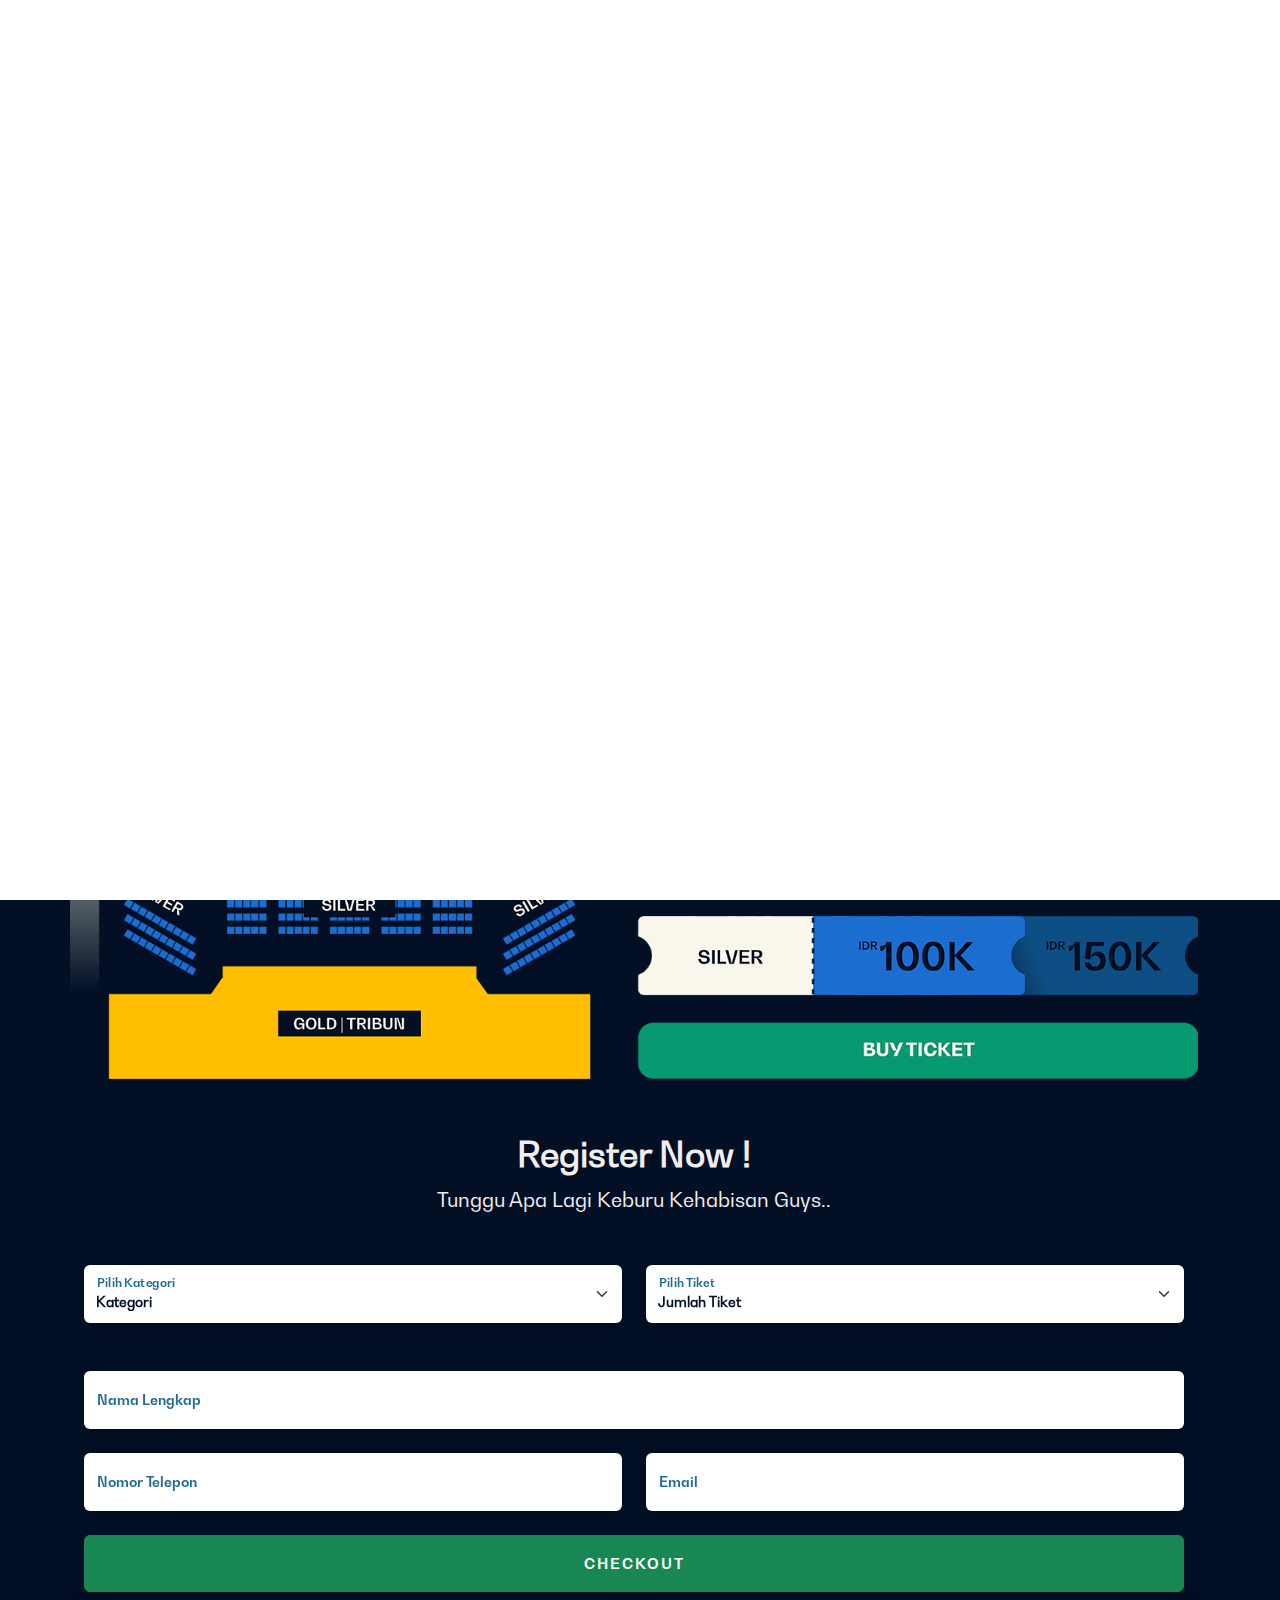
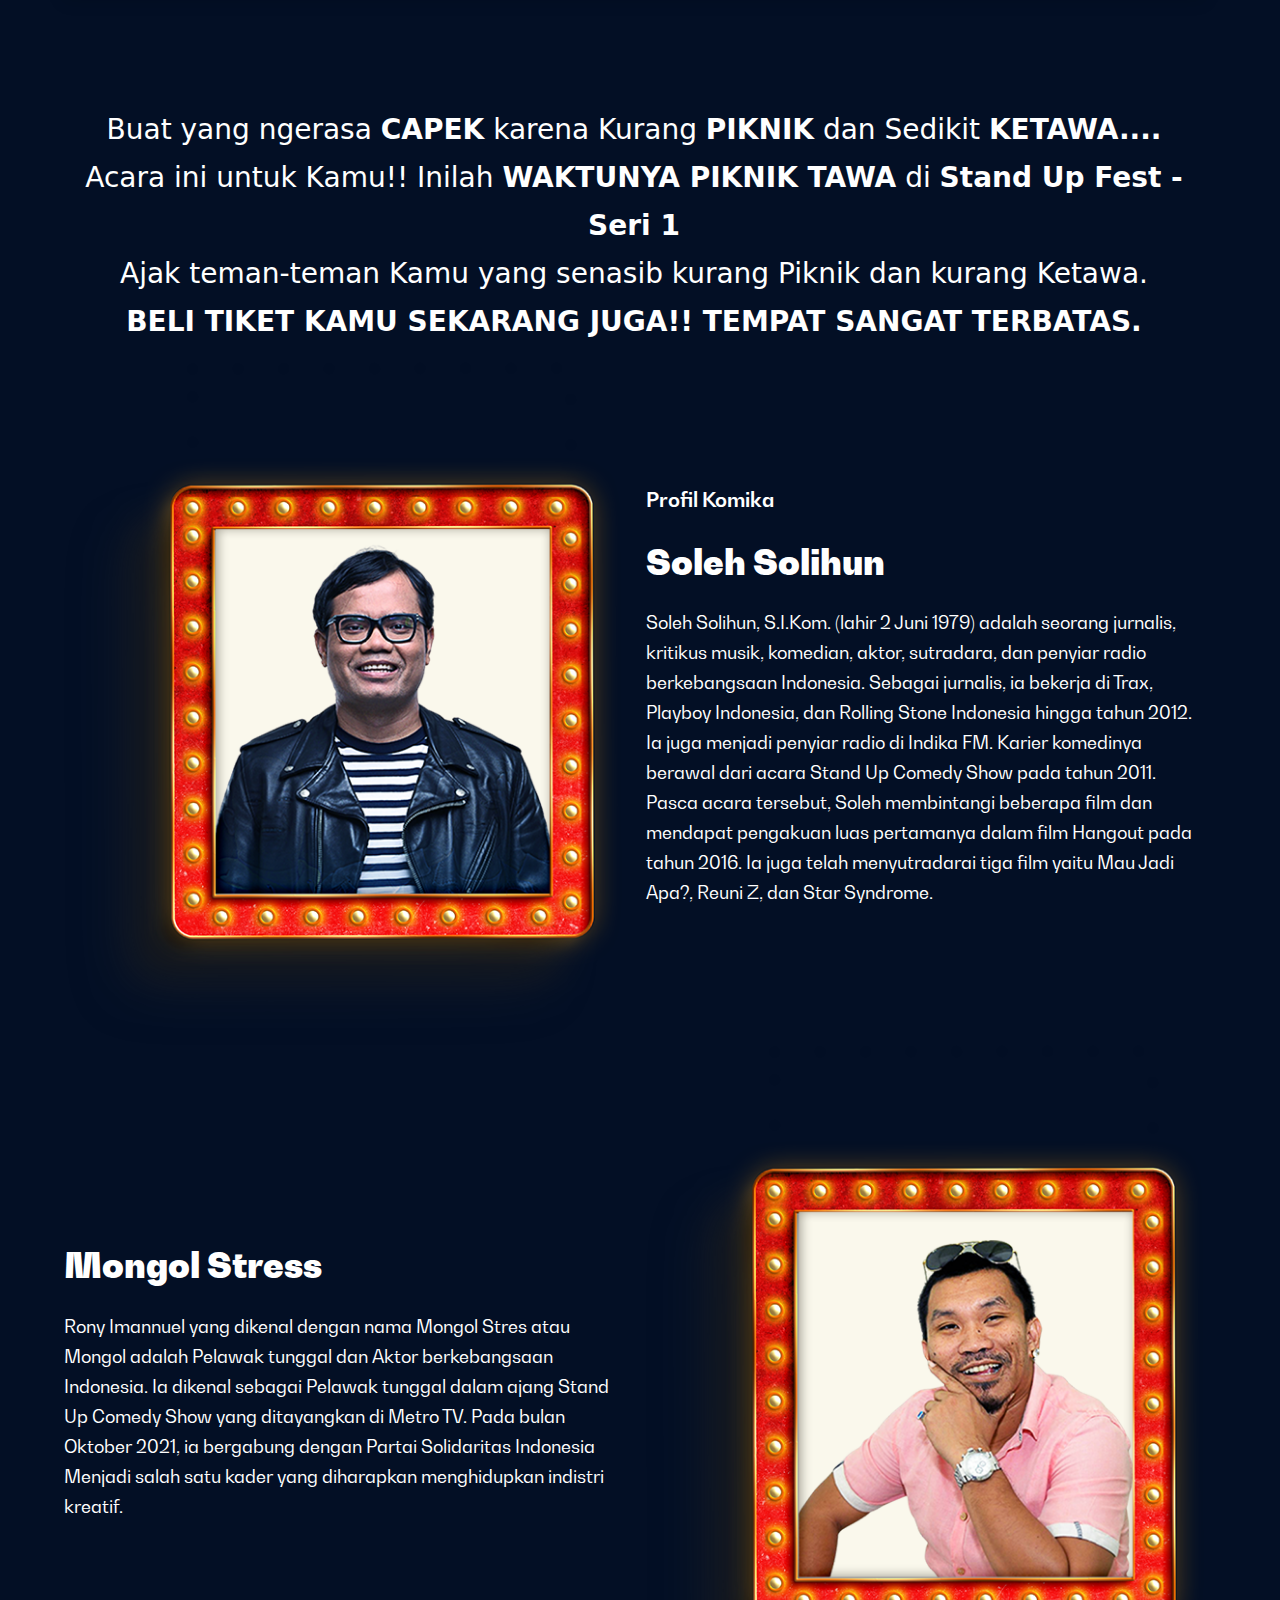
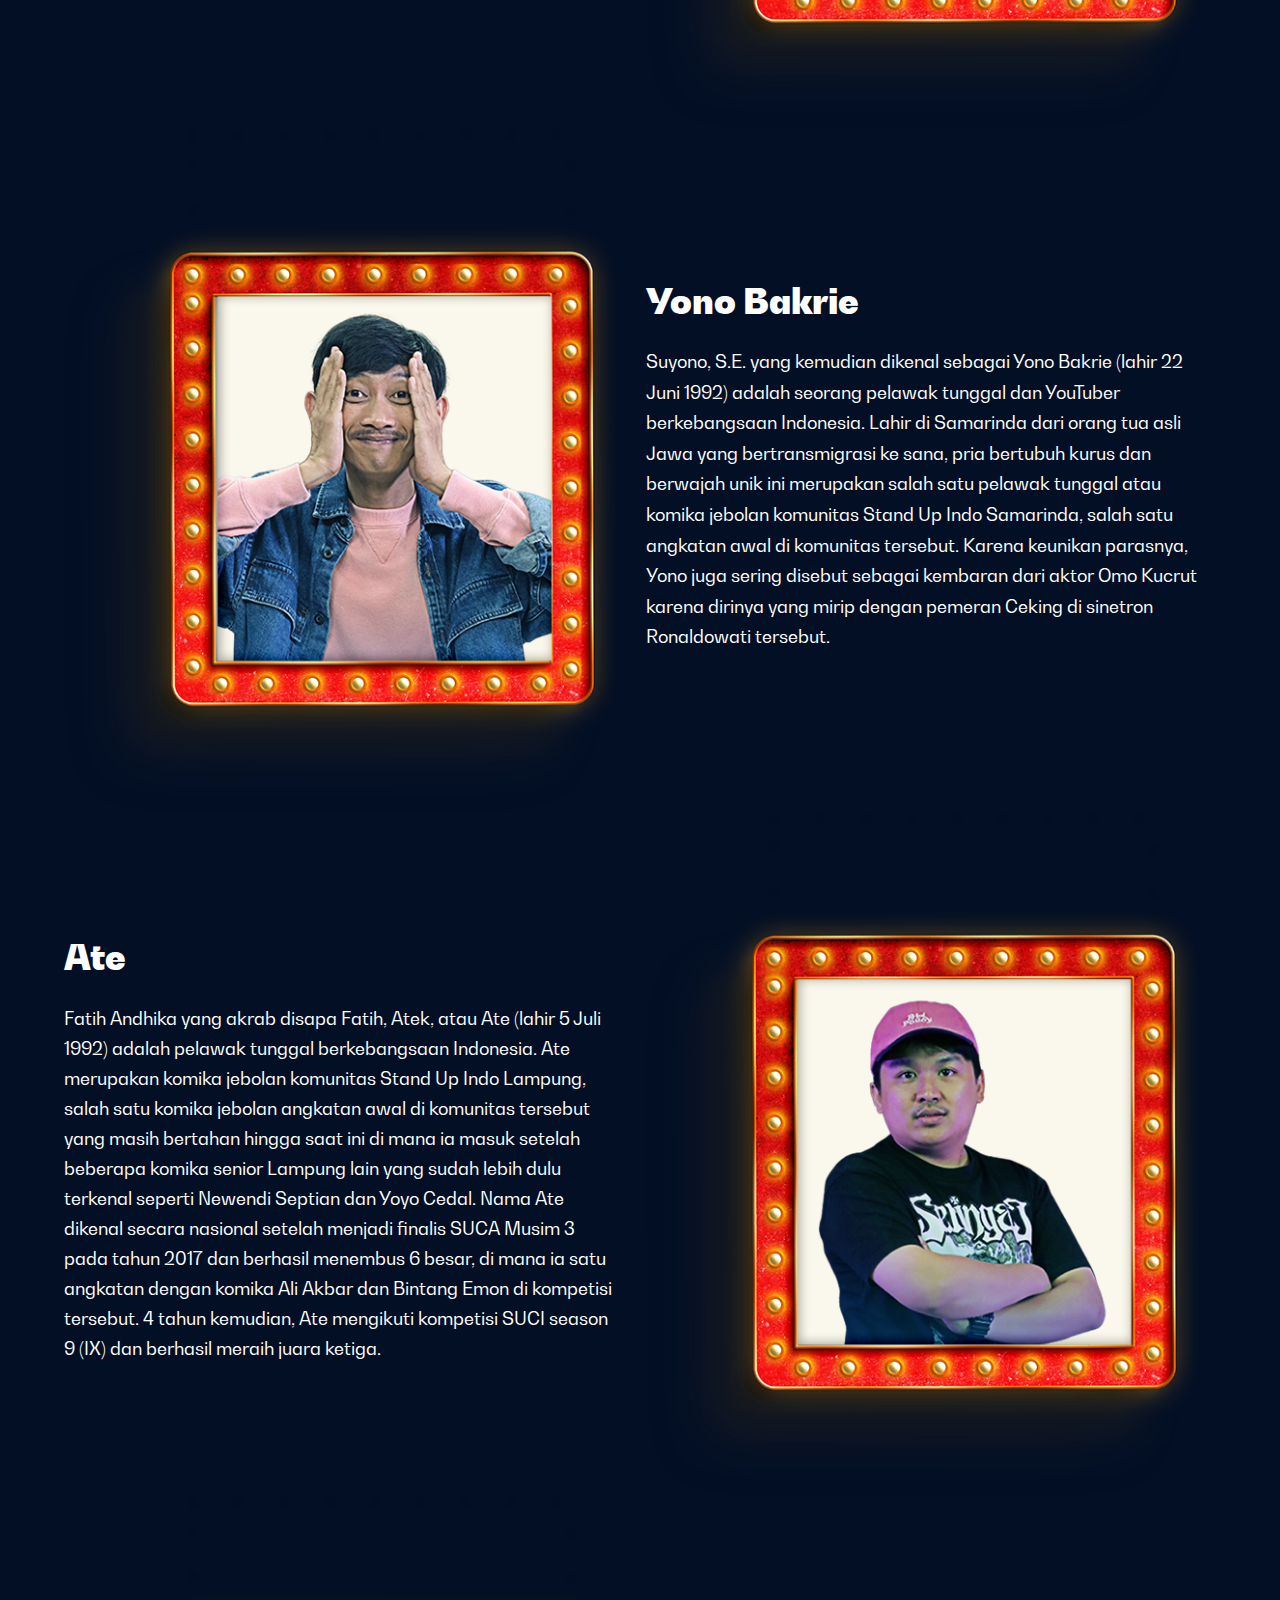
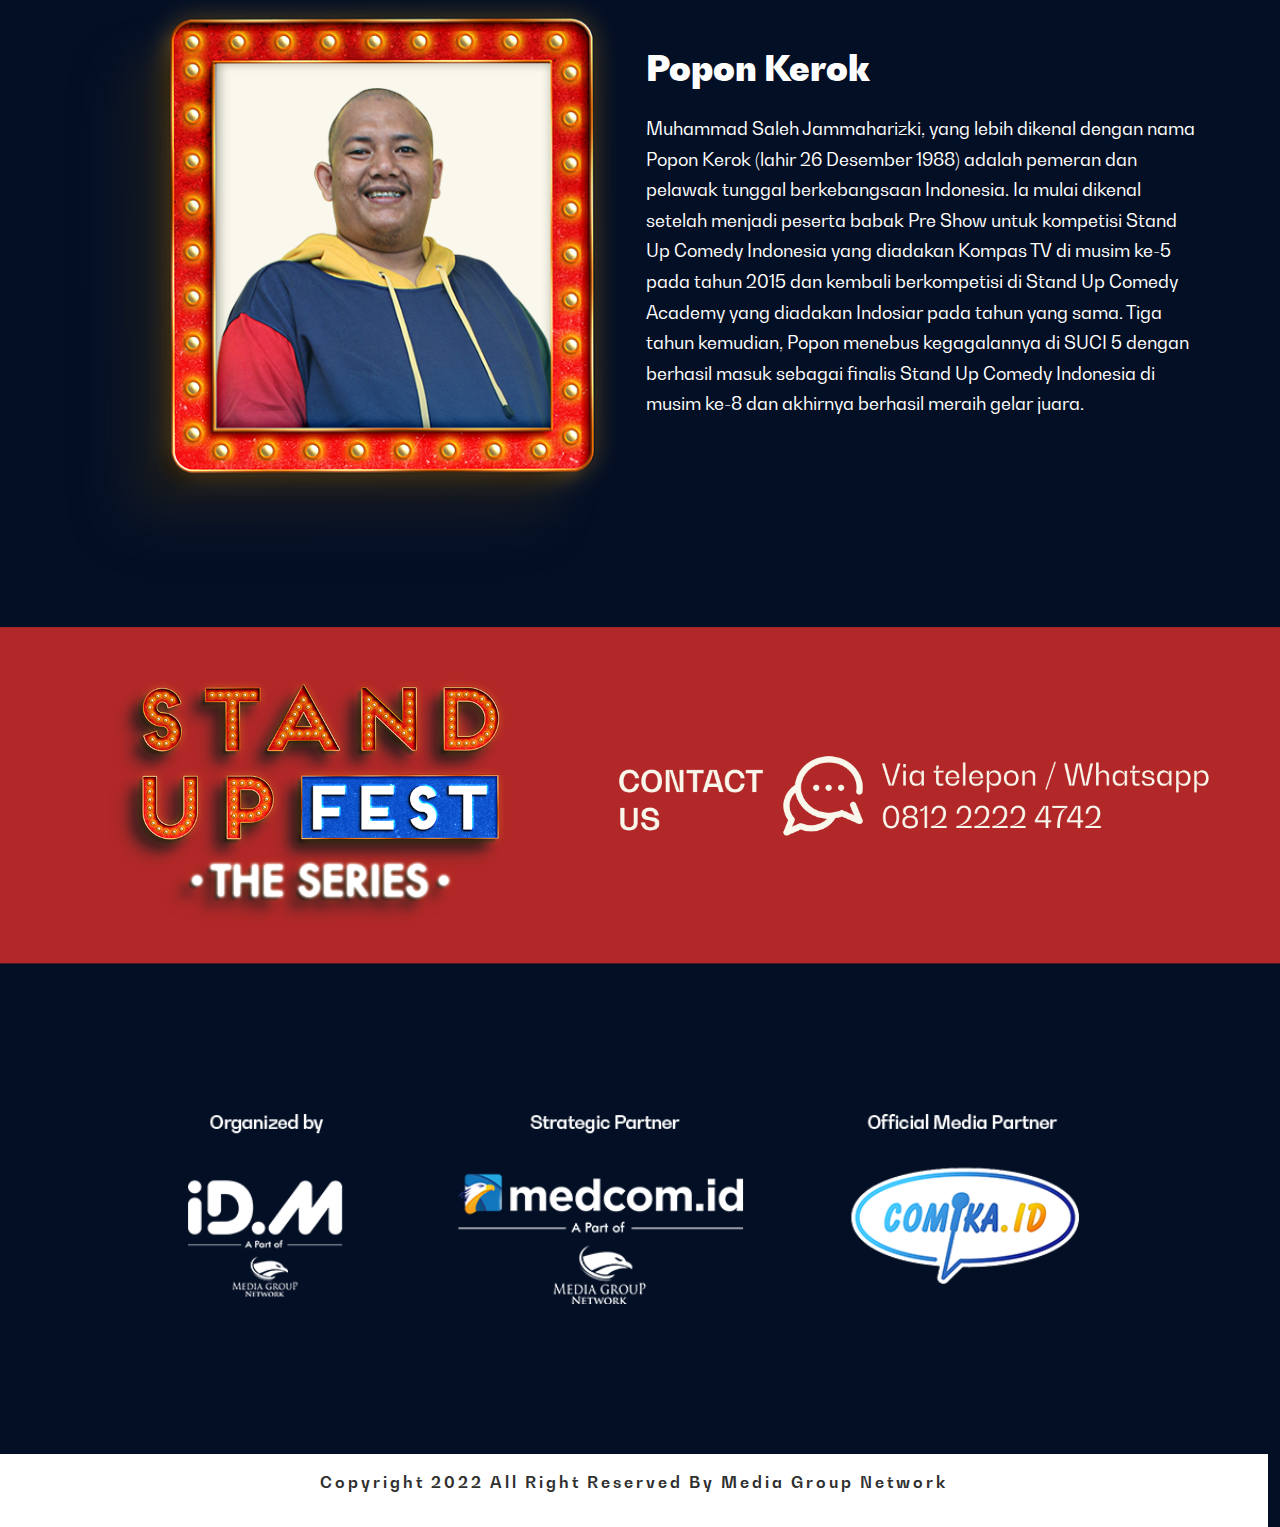
==== commit 5caae5ed: "Benerin pada section registrasi layout, text-size, dan validation form" ====
--- a/index.html
+++ b/index.html
@@ -23,6 +23,7 @@
 
     <!-- bootstrap cdn file -->
     <link href="https://cdn.jsdelivr.net/npm/bootstrap@5.2.3/dist/css/bootstrap.min.css" rel="stylesheet" />
+    <script src="https://code.jquery.com/jquery-3.5.1.min.js"></script>
 
     <!-- aos cdn scroll -->
     <!-- <link href="https://unpkg.com/aos@2.3.1/dist/aos.css" rel="stylesheet" /> -->
@@ -155,7 +156,7 @@
           <img src="./img/ticket/seating_plan.png" alt="" data-aos="flip-right" />
         </div>
         <div class="col-12">
-          <section id="scrollspyHeading1" style="padding-top: 100px">
+          <!-- <section id="scrollspyHeading1" style="padding-top: 100px">
             <div class="container p-4">
               <h2 class="text-center" style="font-size: 35px; color: #fff; font-family: 'BwGradual-Bold'">Register Now !</h2>
               <p class="text-center" style="font-size: 20px; color: #ffffff; font-family: 'BwGradual-Light'">Ayok Buruan keburu habis tiketnya</p>
@@ -210,9 +211,384 @@
                 <a href="checkout.html" class="btn btn-success w-100 shadow py-4" style="font-size: 20px; font-family: 'BwGradual-Bold'; color: #ffffff; font-weight: 600">CHECK OUT <i class="bi bi-chevron-right"></i></a>
               </div>
             </div>
-          </section>
+          </section> -->
+
+          <div class="container pt-4 shadow">
+            <h2 class="text-center" style="font-size: 35px; color: #f1eeee; font-family: BwGradual-Regular">Register Now !</h2>
+            <p class="text-center" style="font-size: 20px; color: #f1eeee; font-family: BwGradual-Regular">Tunggu Apa Lagi Keburu Kehabisan Guys..</p>
+            <form action="">
+              <div class="px-2 mt-5">
+                <div class="row">
+                  <div class="col-lg-6">
+                    <div class="form-floating mb-4">
+                      <select
+                        style="font-size: 14px; font-weight: 800; font-family: BwGradual-Regular; color: #030f25"
+                        class="op_category form-select border-0 shadow"
+                        id="validationDefault01"
+                        aria-label="Floating label select example"
+                        required
+                      >
+                        <option selected disabled>Kategori</option>
+                        <option value="1">Platinum</option>
+                        <option value="2">Gold (Tribun & Wing)</option>
+                        <option value="3">Silver</option>
+                        <option value="4">Keluarga (5 orang)</option>
+                      </select>
+                      <label style="font-size: 14px; font-family: BwGradual-Bold; color: #226c94" for="validationDefault01">Pilih Kategori</label>
+                    </div>
+                  </div>
+                  <div class="col-lg-6">
+                    <div class="form-floating mb-4">
+                      <select style="font-size: 14px; font-weight: 800; font-family: BwGradual-Regular; color: #030f25" class="form-select border-0 shadow mb-5" id="validationDefault02" aria-label="Floating label select example" required>
+                        <option selected disabled>Jumlah Tiket</option>
+                        <!-- <option disabled value="">Jersey Anak</option> -->
+                        <option value="M">Tiket 1</option>
+                        <!-- <option disabled value="">Jersey Dewasa</option> -->
+                        <option value="M">Tiket 2</option>
+                        <option value="L">Tiket 3</option>
+                        <option value="XL">Tiket 4</option>
+                      </select>
+                      <label style="font-size: 14px; font-family: BwGradual-Bold; color: #226c94" for="validationDefault02">Pilih Tiket</label>
+                    </div>
+                  </div>
+                </div>
+
+                <div class="row">
+                  <div class="col">
+                    <div class="form-floating mb-4">
+                      <input type="text" class="form-control border-0 shadow fw-semibold" id="validationDefault03" placeholder="name@example.com" required />
+                      <label style="font-size: 14px; font-family: BwGradual-Bold; color: #226c94" for="validationDefault03">Nama Lengkap</label>
+                    </div>
+                  </div>
+                </div>
+
+                <div class="row">
+                  <div class="col-lg-6">
+                    <div class="form-floating mb-4">
+                      <input type="number" class="form-control border-0 shadow fw-semibold" id="validationDefault04" placeholder="Masukan Nomor Telepon" required />
+                      <label style="font-size: 14px; font-family: BwGradual-Bold; color: #226c94" for="validationDefault04">Nomor Telepon</label>
+                    </div>
+                  </div>
+
+                  <div class="col-lg-6">
+                    <div class="form-floating mb-4">
+                      <input type="email" class="form-control border-0 shadow fw-semibold" id="validationDefault05" placeholder="Masukan Email" required />
+                      <label style="font-size: 14px; font-family: BwGradual-Bold; color: #226c94" for="validationDefault05">Email</label>
+                    </div>
+                  </div>
+                </div>
+
+                <!-- ____________________________________________________________________________________________________________________________ -->
+
+                <!-- OPTION KELUARGA 3 ORANG -->
+                <!-- <div class="2 box">
+                <div class="row border-top py-5">
+                  <div class="col-lg-6">
+                    <h5 style="font-size: 19px; font-family: Brice; color: #f1eeee">Partisipan 2</h5>
+                    <div class="form-floating mb-4">
+                      <input type="text" class="form-control border-0 shadow" id="floatingInput" placeholder="name@example.com" />
+                      <label style="font-size: 14px; font-family: BwGradual-Bold; color: #226c94" for="floatingInput">Nama Lengkap</label>
+                    </div>
+
+                    <div class="form-floating mb-4">
+                      <select style="font-size: 14px; font-family: BwGradual-Bold; color: #226c94" class="form-select border-0 shadow" id="floatingSelect" aria-label="Floating label select example">
+                        <option selected>Jumlah Tiket</option>
+                        <option disabled value="">Jersey Anak</option>
+                        <option value="M">M (49 X 68)</option>
+                        <option disabled value="">Jersey Dewasa</option>
+                        <option value="M">M (49 X 68)</option>
+                        <option value="L">L (52 X 70)</option>
+                        <option value="XL">XL (55 X 72)</option>
+                      </select>
+                      <label style="font-size: 14px; font-family: BwGradual-Bold; color: #226c94" for="floatingSelect">Pilih Tiket</label>
+                    </div>
+
+                    <div class="form-floating mb-4">
+                      <input type="text" class="form-control border-0 shadow" id="floatingnumber" placeholder="Nomor KTP" />
+                      <label style="font-size: 14px; font-family: BwGradual-Bold; color: #226c94" for="floatingnumber">Nomor KTP/KITAS</label>
+                    </div>
+
+                    <div class="form-floating mb-4">
+                      <input type="date" class="form-control border-0 shadow" style="font-family: Gotham-Light; font-size: 14px" placeholder="Select Date..." id="input" />
+                      <label style="font-size: 14px; font-family: BwGradual-Bold; color: #226c94" for="floatingnumber">Tanggal Lahir</label>
+                    </div>
+                  </div>
+
+                  <div class="col-lg-6">
+                    <h5 style="font-size: 19px; font-family: Brice; color: #f1eeee">Partisipan 3</h5>
+                    <div class="form-floating mb-4">
+                      <input type="text" class="form-control border-0 shadow" id="floatingInput" placeholder="name@example.com" />
+                      <label style="font-size: 14px; font-family: BwGradual-Bold; color: #226c94" for="floatingInput">Nama Lengkap</label>
+                    </div>
+
+                    <div class="form-floating mb-4">
+                      <select style="font-size: 14px; font-family: BwGradual-Bold; color: #226c94" class="form-select border-0 shadow" id="floatingSelect" aria-label="Floating label select example">
+                        <option selected>Ukuran Jersey</option>
+                        <option disabled value="">Jersey Anak</option>
+                        <option value="M">M (49 X 68)</option>
+                        <option disabled value="">Jersey Dewasa</option>
+                        <option value="M">M (49 X 68)</option>
+                        <option value="L">L (52 X 70)</option>
+                        <option value="XL">XL (55 X 72)</option>
+                      </select>
+                      <label style="font-size: 14px; font-family: BwGradual-Bold; color: #226c94" for="floatingSelect">Pilih Ukuran</label>
+                    </div>
+
+                    <div class="form-floating mb-4">
+                      <input type="text" class="form-control border-0 shadow" id="floatingnumber" placeholder="Nomor KTP" />
+                      <label style="font-size: 14px; font-family: BwGradual-Bold; color: #226c94" for="floatingnumber">Nomor KTP/KITAS</label>
+                    </div>
+
+                    <div class="form-floating mb-4">
+                      <input type="text" class="form-control border-0 shadow fw-semibold" id="floatingnumber" placeholder="Nomor Telepon" />
+                      <label style="font-size: 14px; font-family: BwGradual-Bold; color: #226c94" for="floatingnumber">Nomor Telepon</label>
+                    </div>
+                  </div>
+                </div>
+              </div> -->
+
+                <!-- OPTION KELUARGA 4 ORANG -->
+                <!-- <div class="3 box">
+                <div class="row border-top py-5">
+                  <div class="col-lg-6">
+                    <h5 style="font-size: 19px; font-family: Brice; color: #a32535">Partisipan 2</h5>
+                    <div class="form-floating mb-4">
+                      <input type="text" class="form-control border-0 shadow" id="floatingInput" placeholder="name@example.com" />
+                      <label style="font-size: 14px; font-family: Poppins; color: #226c94" for="floatingInput">Nama Lengkap</label>
+                    </div>
+
+                    <div class="form-floating mb-4">
+                      <input type="text" class="form-control border-0 shadow" id="floatingnumber" placeholder="Nomor KTP" />
+                      <label style="font-size: 14px; font-family: Poppins; color: #226c94" for="floatingnumber">Nomor KTP/KITAS</label>
+                    </div>
+
+                    <div class="form-floating mb-4">
+                      <input type="date" class="form-control border-0 shadow" style="font-family: Gotham-Light; font-size: 14px" placeholder="Select Date..." id="input" />
+                      <label style="font-size: 14px; font-family: Poppins; color: #226c94" for="floatingnumber">Tanggal Lahir</label>
+                    </div>
+
+                    <div class="form-floating mb-4">
+                      <select style="font-size: 14px; font-family: Poppins; color: #226c94" class="form-select border-0 shadow" id="floatingSelect" aria-label="Floating label select example">
+                        <option selected>Ukuran Jersey</option>
+                        <option disabled value="">Jersey Anak</option>
+                        <option value="M">M (49 X 68)</option>
+                        <option disabled value="">Jersey Dewasa</option>
+                        <option value="M">M (49 X 68)</option>
+                        <option value="L">L (52 X 70)</option>
+                        <option value="XL">XL (55 X 72)</option>
+                      </select>
+                      <label style="font-size: 14px; font-family: Poppins; color: #226c94" for="floatingSelect">Pilih Ukuran</label>
+                    </div>
+                  </div>
+
+                  <div class="col-lg-6">
+                    <h5 style="font-size: 19px; font-family: Brice; color: #a32535">Partisipan 3</h5>
+                    <div class="form-floating mb-4">
+                      <input type="text" class="form-control border-0 shadow" id="floatingInput" placeholder="name@example.com" />
+                      <label style="font-size: 14px; font-family: Poppins; color: #226c94" for="floatingInput">Nama Lengkap</label>
+                    </div>
+
+                    <div class="form-floating mb-4">
+                      <input type="text" class="form-control border-0 shadow" id="floatingnumber" placeholder="Nomor KTP" />
+                      <label style="font-size: 14px; font-family: Poppins; color: #226c94" for="floatingnumber">Nomor KTP/KITAS</label>
+                    </div>
+
+                    <div class="form-floating mb-4">
+                      <input type="date" class="form-control border-0 shadow" style="font-family: Gotham-Light; font-size: 14px" placeholder="Select Date..." id="input" />
+                      <label style="font-size: 14px; font-family: Poppins; color: #226c94" for="floatingnumber">Tanggal Lahir</label>
+                    </div>
+
+                    <div class="form-floating mb-4">
+                      <select style="font-size: 14px; font-family: Poppins; color: #226c94" class="form-select border-0 shadow" id="floatingSelect" aria-label="Floating label select example">
+                        <option selected>Ukuran Jersey</option>
+                        <option disabled value="">Jersey Anak</option>
+                        <option value="M">M (49 X 68)</option>
+                        <option disabled value="">Jersey Dewasa</option>
+                        <option value="M">M (49 X 68)</option>
+                        <option value="L">L (52 X 70)</option>
+                        <option value="XL">XL (55 X 72)</option>
+                      </select>
+                      <label style="font-size: 14px; font-family: Poppins; color: #226c94" for="floatingSelect">Pilih Ukuran</label>
+                    </div>
+                  </div>
+                </div>
+
+                <div class="row">
+                  <div class="col-lg-6">
+                    <h5 style="font-size: 19px; font-family: Brice; color: #a32535">Partisipan 4</h5>
+                    <div class="form-floating mb-4">
+                      <input type="text" class="form-control border-0 shadow" id="floatingInput" placeholder="name@example.com" />
+                      <label style="font-size: 14px; font-family: Poppins; color: #226c94" for="floatingInput">Nama Lengkap</label>
+                    </div>
+
+                    <div class="form-floating mb-4">
+                      <input type="text" class="form-control border-0 shadow" id="floatingnumber" placeholder="Nomor KTP" />
+                      <label style="font-size: 14px; font-family: Poppins; color: #226c94" for="floatingnumber">Nomor KTP/KITAS</label>
+                    </div>
+
+                    <div class="form-floating mb-4">
+                      <input type="date" class="form-control border-0 shadow" style="font-family: Gotham-Light; font-size: 14px" placeholder="Select Date..." id="input" />
+                      <label style="font-size: 14px; font-family: Poppins; color: #226c94" for="floatingnumber">Tanggal Lahir</label>
+                    </div>
+
+                    <div class="form-floating mb-4">
+                      <select style="font-size: 14px; font-family: Poppins; color: #226c94" class="form-select border-0 shadow" id="floatingSelect" aria-label="Floating label select example">
+                        <option selected>Ukuran Jersey</option>
+                        <option disabled value="">Jersey Anak</option>
+                        <option value="M">M (49 X 68)</option>
+                        <option disabled value="">Jersey Dewasa</option>
+                        <option value="M">M (49 X 68)</option>
+                        <option value="L">L (52 X 70)</option>
+                        <option value="XL">XL (55 X 72)</option>
+                      </select>
+                      <label style="font-size: 14px; font-family: Poppins; color: #226c94" for="floatingSelect">Pilih Ukuran</label>
+                    </div>
+                  </div>
+
+                  <div class="col-lg-6">
+                  </div>
+                </div>
+              </div> -->
+
+                <!-- OPTION KELUARGA 5 ORANG -->
+                <!-- <div class="4 box">
+                <div class="row border-top py-5">
+                  <div class="col-lg-6">
+                    <h5 style="font-size: 19px; font-family: Brice; color: #a32535">Partisipan 2</h5>
+                    <div class="form-floating mb-4">
+                      <input type="text" class="form-control border-0 shadow" id="floatingInput" placeholder="name@example.com" />
+                      <label style="font-size: 14px; font-family: Poppins; color: #226c94" for="floatingInput">Nama Lengkap</label>
+                    </div>
+
+                    <div class="form-floating mb-4">
+                      <input type="text" class="form-control border-0 shadow" id="floatingnumber" placeholder="Nomor KTP" />
+                      <label style="font-size: 14px; font-family: Poppins; color: #226c94" for="floatingnumber">Nomor KTP/KITAS</label>
+                    </div>
+
+                    <div class="form-floating mb-4">
+                      <input type="date" class="form-control border-0 shadow" style="font-family: Gotham-Light; font-size: 14px" placeholder="Select Date..." id="input" />
+                      <label style="font-size: 14px; font-family: Poppins; color: #226c94" for="floatingnumber">Tanggal Lahir</label>
+                    </div>
+
+                    <div class="form-floating mb-4">
+                      <select style="font-size: 14px; font-family: Poppins; color: #226c94" class="form-select border-0 shadow" id="floatingSelect" aria-label="Floating label select example">
+                        <option selected>Ukuran Jersey</option>
+                        <option disabled value="">Jersey Anak</option>
+                        <option value="M">M (49 X 68)</option>
+                        <option disabled value="">Jersey Dewasa</option>
+                        <option value="M">M (49 X 68)</option>
+                        <option value="L">L (52 X 70)</option>
+                        <option value="XL">XL (55 X 72)</option>
+                      </select>
+                      <label style="font-size: 14px; font-family: Poppins; color: #226c94" for="floatingSelect">Pilih Ukuran</label>
+                    </div>
+                  </div>
+
+                  <div class="col-lg-6">
+                    <h5 style="font-size: 19px; font-family: Brice; color: #a32535">Partisipan 3</h5>
+                    <div class="form-floating mb-4">
+                      <input type="text" class="form-control border-0 shadow" id="floatingInput" placeholder="name@example.com" />
+                      <label style="font-size: 14px; font-family: Poppins; color: #226c94" for="floatingInput">Nama Lengkap</label>
+                    </div>
+
+                    <div class="form-floating mb-4">
+                      <input type="text" class="form-control border-0 shadow" id="floatingnumber" placeholder="Nomor KTP" />
+                      <label style="font-size: 14px; font-family: Poppins; color: #226c94" for="floatingnumber">Nomor KTP/KITAS</label>
+                    </div>
+
+                    <div class="form-floating mb-4">
+                      <input type="date" class="form-control border-0 shadow" style="font-family: Gotham-Light; font-size: 14px" placeholder="Select Date..." id="input" />
+                      <label style="font-size: 14px; font-family: Poppins; color: #226c94" for="floatingnumber">Tanggal Lahir</label>
+                    </div>
+
+                    <div class="form-floating mb-4">
+                      <select style="font-size: 14px; font-family: Poppins; color: #226c94" class="form-select border-0 shadow" id="floatingSelect" aria-label="Floating label select example">
+                        <option selected>Ukuran Jersey</option>
+                        <option disabled value="">Jersey Anak</option>
+                        <option value="M">M (49 X 68)</option>
+                        <option disabled value="">Jersey Dewasa</option>
+                        <option value="M">M (49 X 68)</option>
+                        <option value="L">L (52 X 70)</option>
+                        <option value="XL">XL (55 X 72)</option>
+                      </select>
+                      <label style="font-size: 14px; font-family: Poppins; color: #226c94" for="floatingSelect">Pilih Ukuran</label>
+                    </div>
+                  </div>
+                </div>
+
+                <div class="row">
+                  <div class="col-lg-6">
+                    <h5 style="font-size: 19px; font-family: Brice; color: #a32535">Partisipan 4</h5>
+                    <div class="form-floating mb-4">
+                      <input type="text" class="form-control border-0 shadow" id="floatingInput" placeholder="name@example.com" />
+                      <label style="font-size: 14px; font-family: Poppins; color: #226c94" for="floatingInput">Nama Lengkap</label>
+                    </div>
+
+                    <div class="form-floating mb-4">
+                      <input type="text" class="form-control border-0 shadow" id="floatingnumber" placeholder="Nomor KTP" />
+                      <label style="font-size: 14px; font-family: Poppins; color: #226c94" for="floatingnumber">Nomor KTP/KITAS</label>
+                    </div>
+
+                    <div class="form-floating mb-4">
+                      <input type="date" class="form-control border-0 shadow" style="font-family: Gotham-Light; font-size: 14px" placeholder="Select Date..." id="input" />
+                      <label style="font-size: 14px; font-family: Poppins; color: #226c94" for="floatingnumber">Tanggal Lahir</label>
+                    </div>
+
+                    <div class="form-floating mb-4">
+                      <select style="font-size: 14px; font-family: Poppins; color: #226c94" class="form-select border-0 shadow" id="floatingSelect" aria-label="Floating label select example">
+                        <option selected>Ukuran Jersey</option>
+                        <option disabled value="">Jersey Anak</option>
+                        <option value="M">M (49 X 68)</option>
+                        <option disabled value="">Jersey Dewasa</option>
+                        <option value="M">M (49 X 68)</option>
+                        <option value="L">L (52 X 70)</option>
+                        <option value="XL">XL (55 X 72)</option>
+                      </select>
+                      <label style="font-size: 14px; font-family: Poppins; color: #226c94" for="floatingSelect">Pilih Ukuran</label>
+                    </div>
+                  </div>
+
+                  <div class="col-lg-6">
+                    <h5 style="font-size: 19px; font-family: Brice; color: #a32535">Partisipan 5</h5>
+                    <div class="form-floating mb-4">
+                      <input type="text" class="form-control border-0 shadow" id="floatingInput" placeholder="name@example.com" />
+                      <label style="font-size: 14px; font-family: Poppins; color: #226c94" for="floatingInput">Nama Lengkap</label>
+                    </div>
+
+                    <div class="form-floating mb-4">
+                      <input type="text" class="form-control border-0 shadow" id="floatingnumber" placeholder="Nomor KTP" />
+                      <label style="font-size: 14px; font-family: Poppins; color: #226c94" for="floatingnumber">Nomor KTP/KITAS</label>
+                    </div>
+
+                    <div class="form-floating mb-4">
+                      <input type="date" class="form-control border-0 shadow" style="font-family: Gotham-Light; font-size: 14px" placeholder="Select Date..." id="input" />
+                      <label style="font-size: 14px; font-family: Poppins; color: #226c94" for="floatingnumber">Tanggal Lahir</label>
+                    </div>
+
+                    <div class="form-floating mb-4">
+                      <select style="font-size: 14px; font-family: Poppins; color: #226c94" class="form-select border-0 shadow" id="floatingSelect" aria-label="Floating label select example">
+                        <option selected>Ukuran Jersey</option>
+                        <option disabled value="">Jersey Anak</option>
+                        <option value="M">M (49 X 68)</option>
+                        <option disabled value="">Jersey Dewasa</option>
+                        <option value="M">M (49 X 68)</option>
+                        <option value="L">L (52 X 70)</option>
+                        <option value="XL">XL (55 X 72)</option>
+                      </select>
+                      <label style="font-size: 14px; font-family: Poppins; color: #226c94" for="floatingSelect">Pilih Ukuran</label>
+                    </div>
+                  </div>
+                </div>
+              </div> -->
+
+                <!-- <a href="#" class="btn btn-success w-100 mb-5 py-3 shadow" style="font-size: 15px; font-family: BwGradual-Bold; letter-spacing: 2px; color: #ffffff">CHECKOUT</a> -->
+                <button class="btn btn-success w-100 py-3" style="font-size: 15px; letter-spacing: 2px; font-family: BwGradual-Bold" type="submit">CHECKOUT</button>
+              </div>
+            </form>
+          </div>
         </div>
       </div>
+
       <!-- TICKET PRICE END -->
 
       <!-- ABOUT -->
@@ -382,8 +758,11 @@
 
     <script src="./js/jquery.js"></script>
     <!--[if lt IE 10]> <script type="text/javascript" src="js/ie8.js"></script> <![endif]-->
+
+    <script src="./js/registrasi_tiket.js"></script>
     <!-- <script src="js/plugins.js"></script> -->
     <script src="./js/jquery.easing.1.3.js"></script>
+    <script src="https://cdn.jsdelivr.net/npm/bootstrap@5.2.3/dist/js/bootstrap.bundle.min.js"></script>
     <script src="./js/scroll.js"></script>
     <script src="./js/init.js"></script>
     <!-- /SCRIPTS -->
--- a/css/style.css
+++ b/css/style.css
@@ -68,7 +68,7 @@
 body {
   overflow-x: hidden;
   width: 100%;
-  height: 1900px;
+  /* height: 1900px; */
   /* font-family: "bw_gradual_demomedium"; */
   font-size: 18px;
   line-height: 1.7;
@@ -1322,11 +1322,11 @@
   width: 100%;
   margin-top: -45px;
 }
-
+/* 
 .tickets input,
 .tickets select {
-  padding: 35px 0 !important;
-}
+  padding: 35px 0;
+} */
 
 .about {
   padding: 50px 0 0;
@@ -1336,6 +1336,11 @@
   font-size: 28px;
   text-align: center;
   line-height: 48px;
+}
+
+.text-detail-komika-kanan img,
+.text-detail-komika-kiri img {
+  width: 100%;
 }
 
 .about .text-detail-komika-kanan p:nth-child(1) {
@@ -1431,6 +1436,11 @@
     padding: 15px;
     margin: 0;
   }
+
+  .text-detail-komika-kanan img,
+  .text-detail-komika-kiri img {
+    width: 100%;
+  }
 }
 
 @media (min-width: 768px) {
@@ -1451,10 +1461,10 @@
     padding-left: 0;
   }
 
-  .tickets input,
+  /* .tickets input,
   .tickets select {
     padding: 10px 0;
-  }
+  } */
 
   .tickets img {
     padding: 30px;
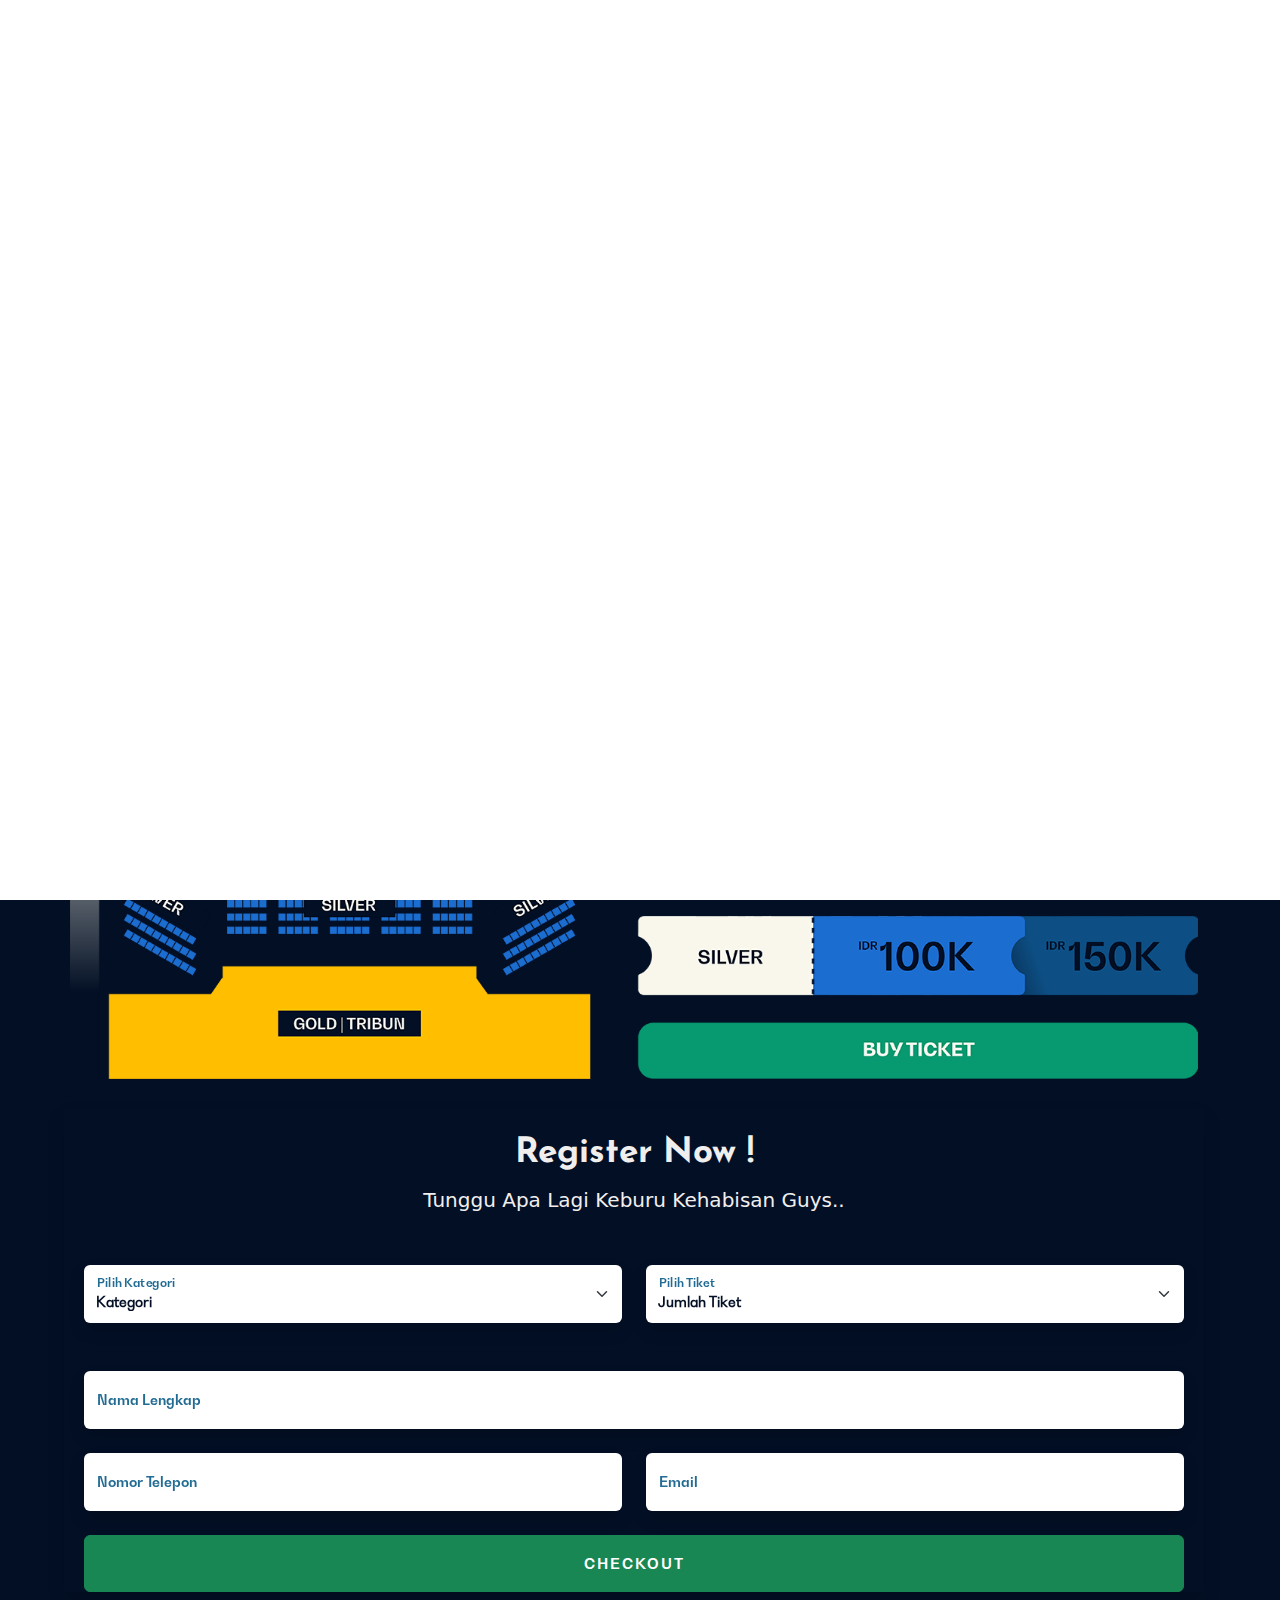
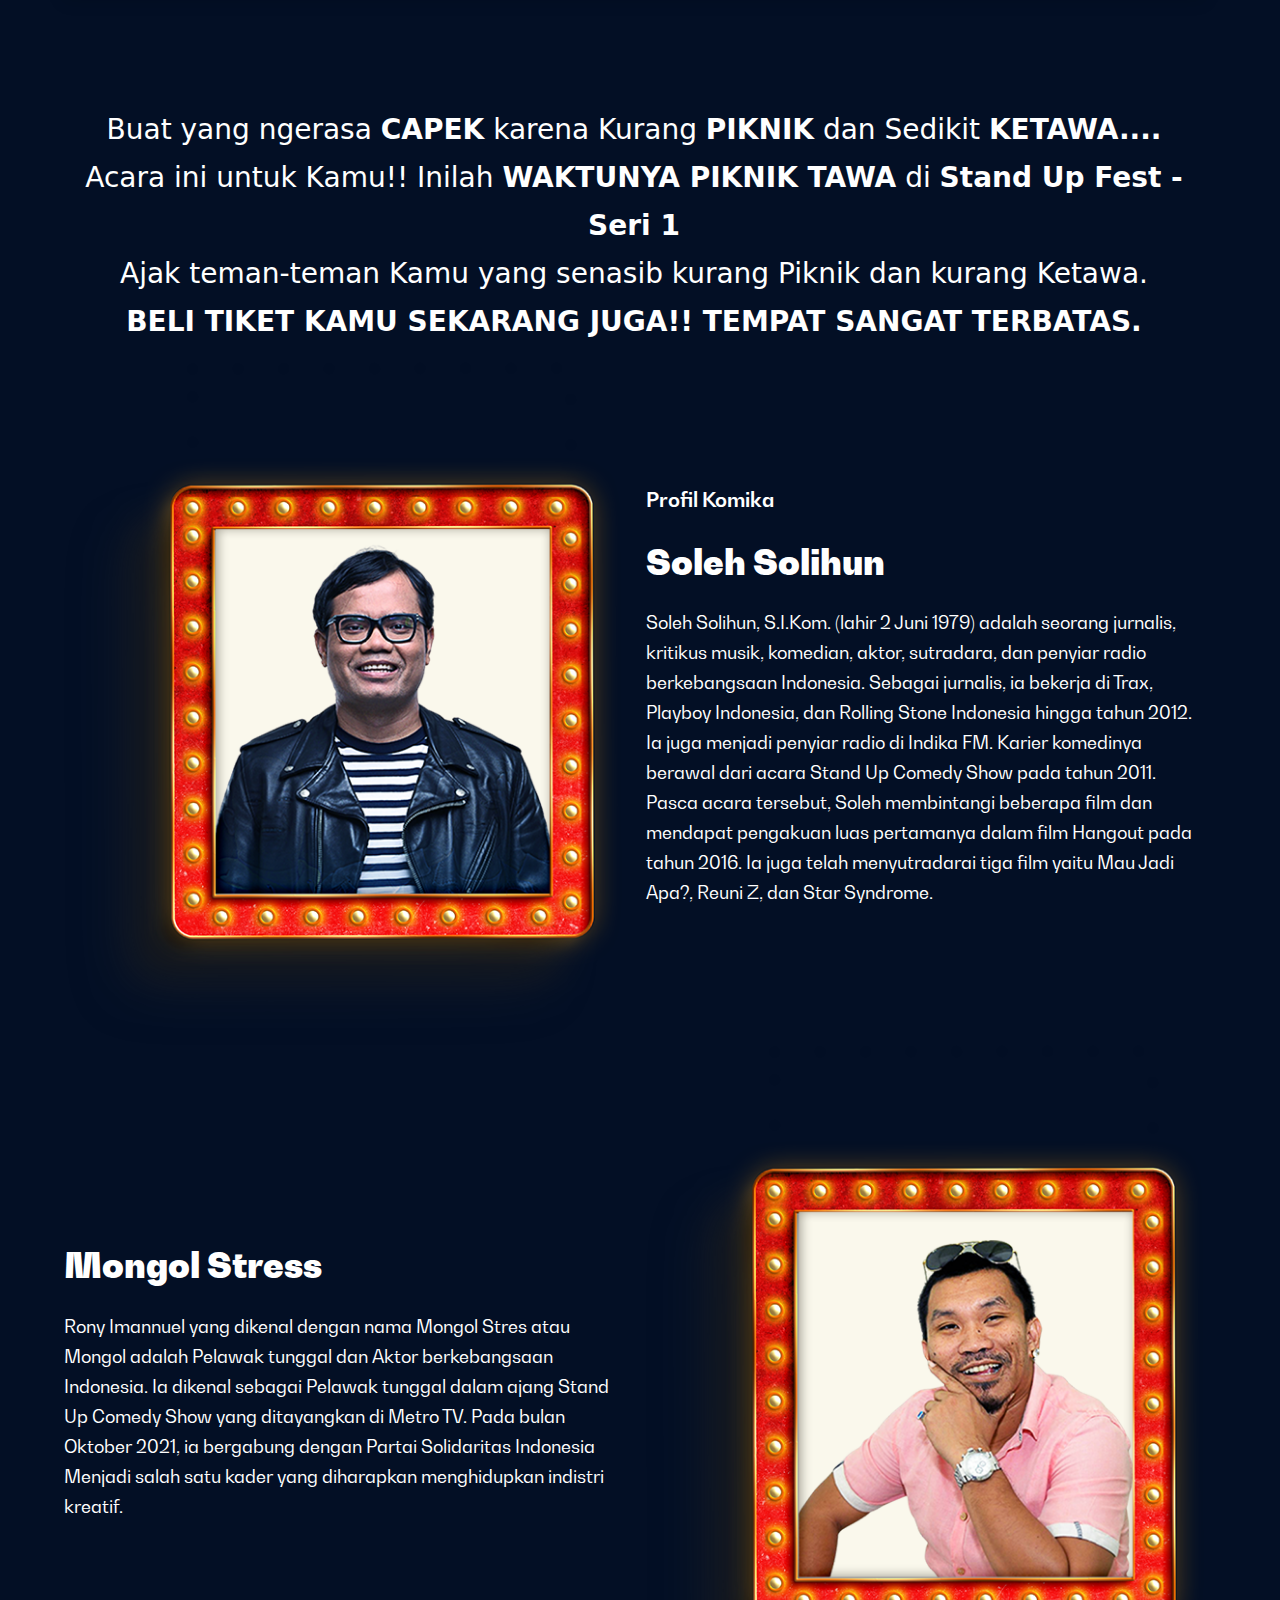
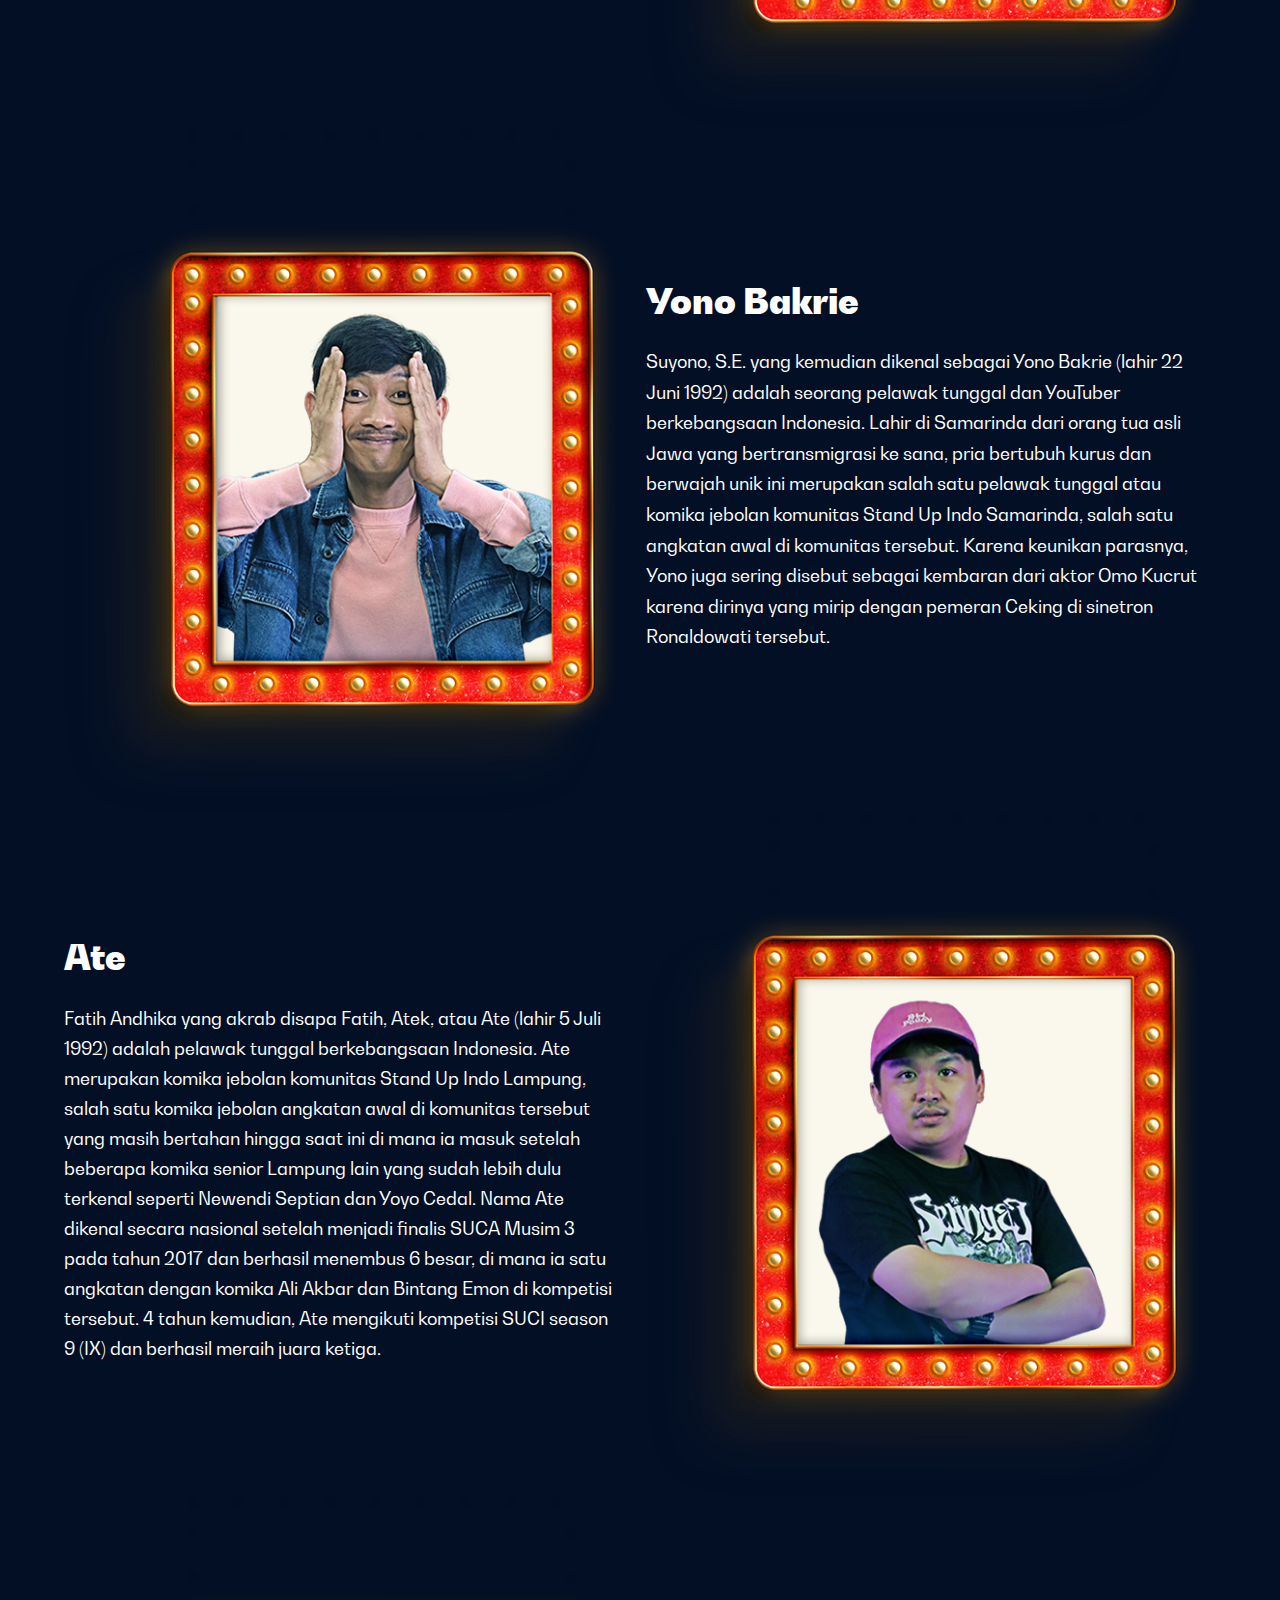
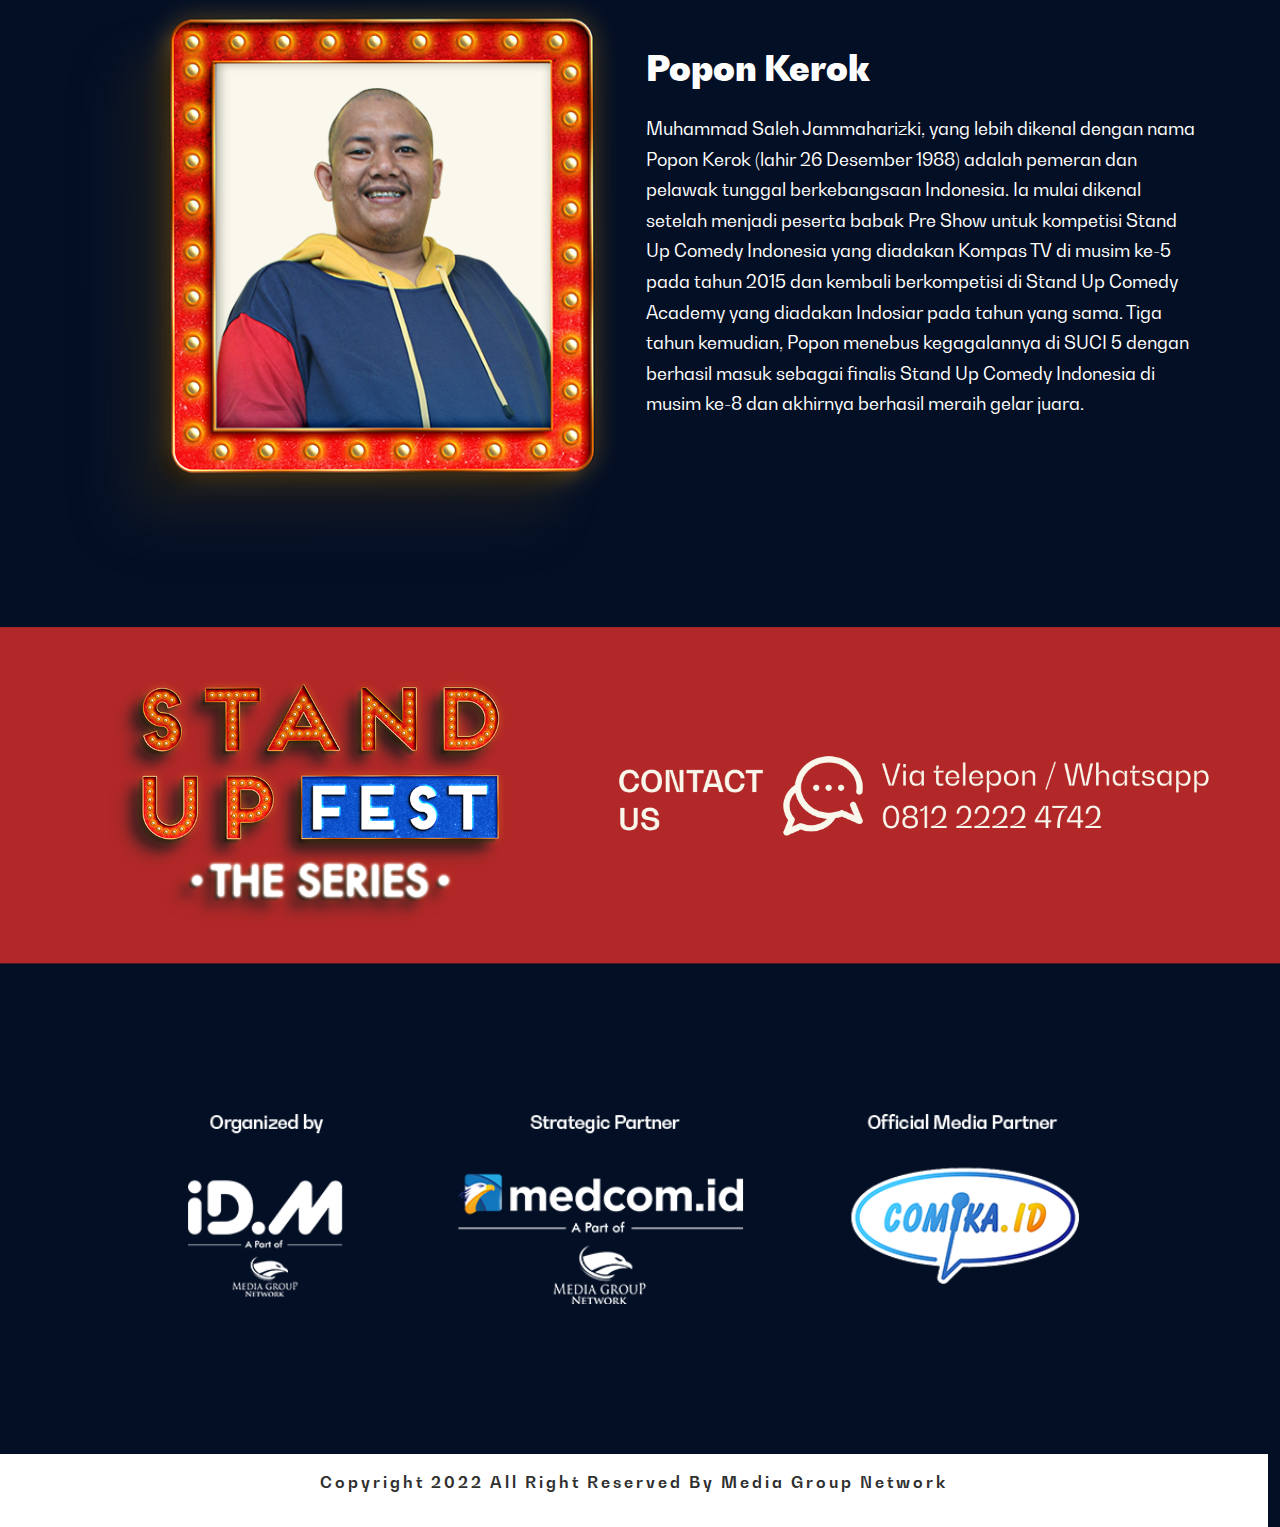
==== commit c928a707: "font tidak berubah 6" ====
--- a/index.html
+++ b/index.html
@@ -214,8 +214,8 @@
           </section> -->
 
           <div class="container pt-4 shadow">
-            <h2 class="text-center" style="font-size: 35px; color: #f1eeee; font-family: BwGradual-Regular">Register Now !</h2>
-            <p class="text-center" style="font-size: 20px; color: #f1eeee; font-family: BwGradual-Regular">Tunggu Apa Lagi Keburu Kehabisan Guys..</p>
+            <h2 class="text-center" style="font-size: 35px; color: #f1eeee">Register Now !</h2>
+            <p class="text-center" style="font-size: 20px; color: #f1eeee">Tunggu Apa Lagi Keburu Kehabisan Guys..</p>
             <form action="">
               <div class="px-2 mt-5">
                 <div class="row">
--- a/css/style.css
+++ b/css/style.css
@@ -1413,6 +1413,7 @@
   width: 100%;
   height: auto;
 }
+
 /*---------------------------------------------------*/
 /*	16) AALI MEDIA QUERIES (FOR SMALL DEVICES)
 /*---------------------------------------------------*/
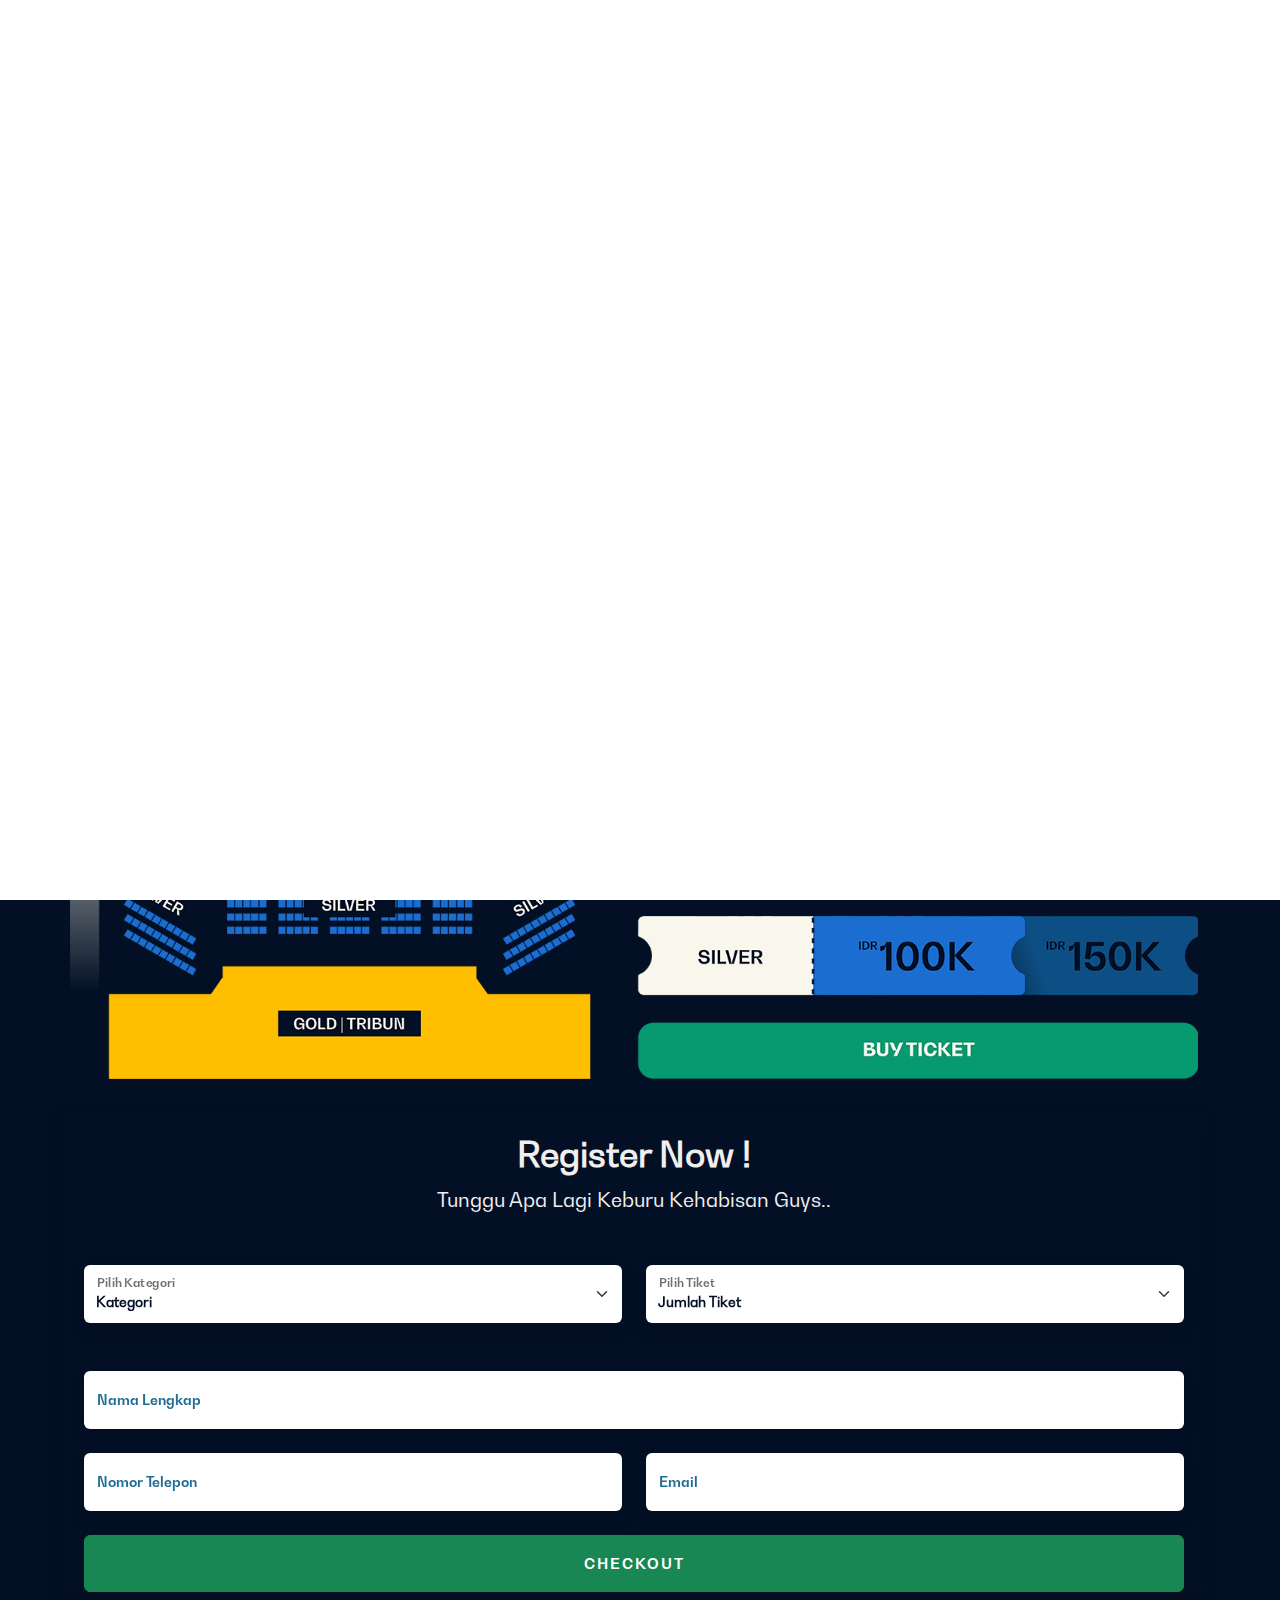
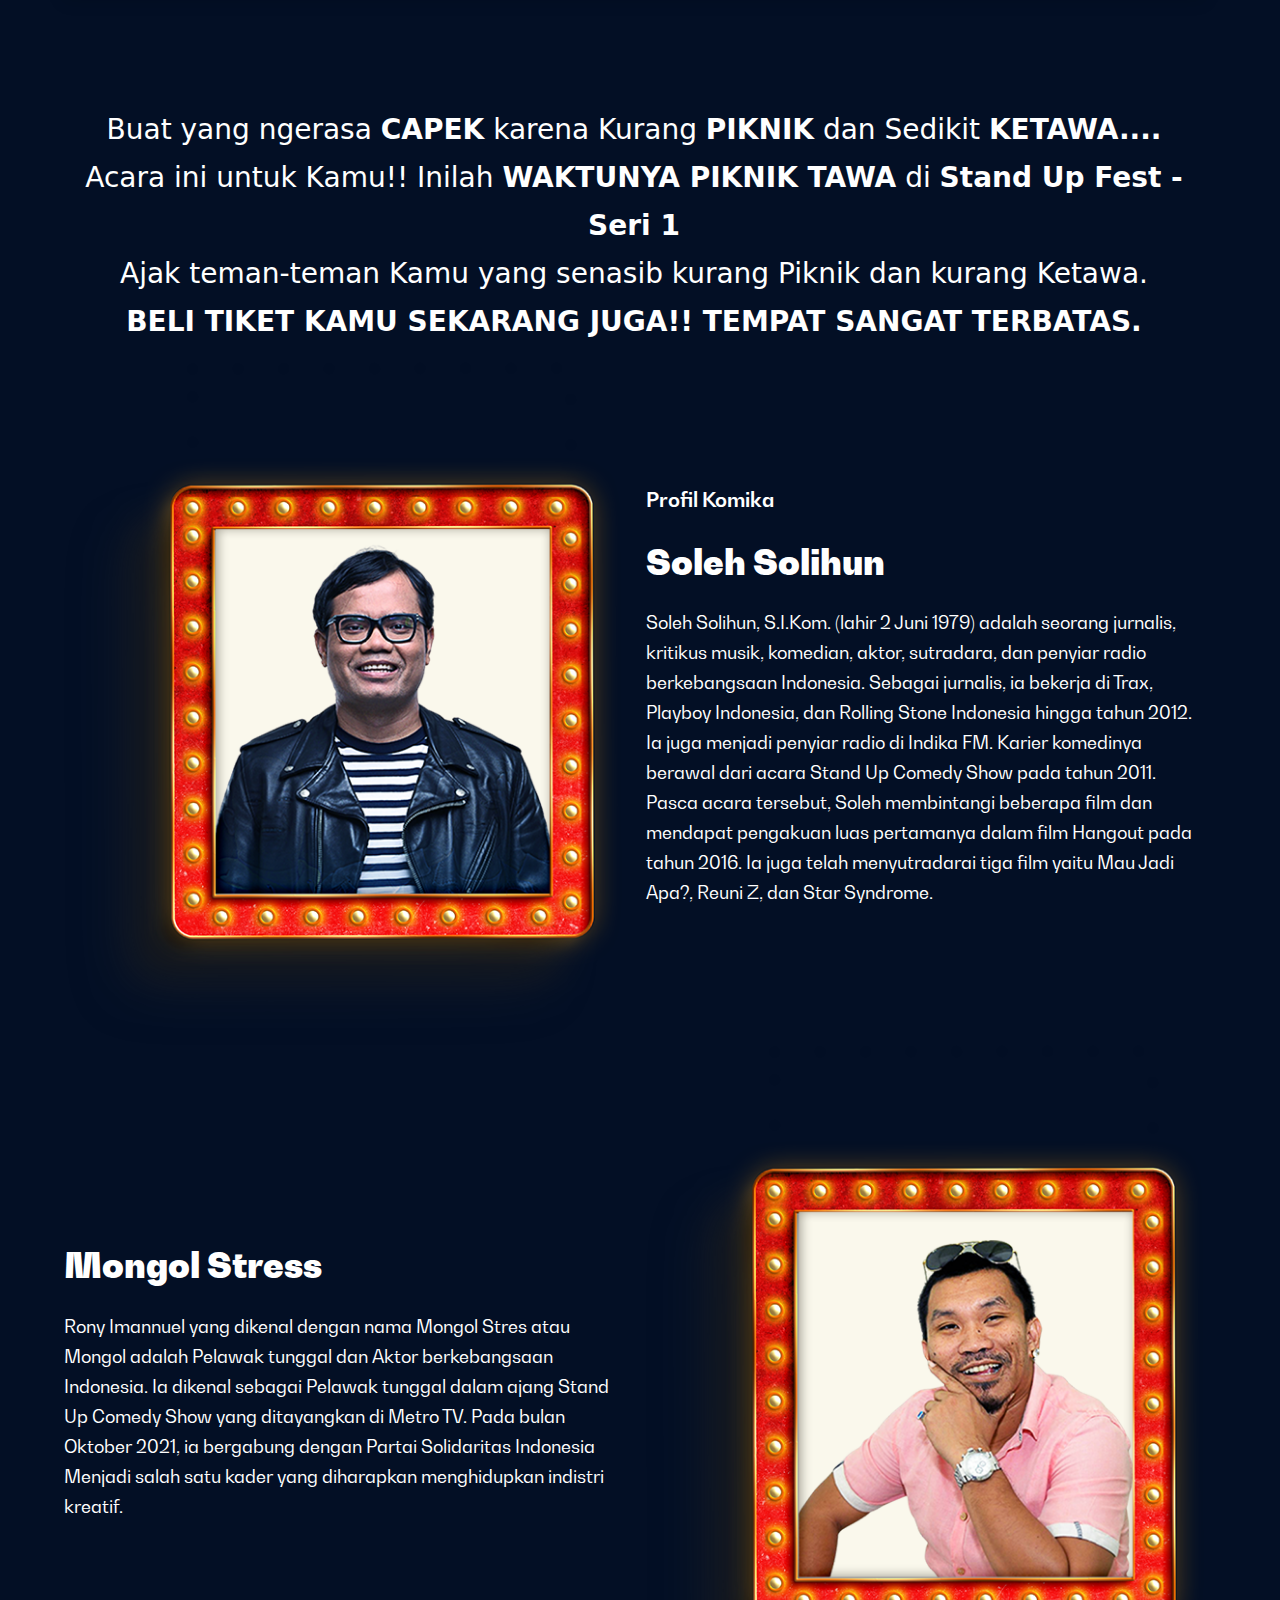
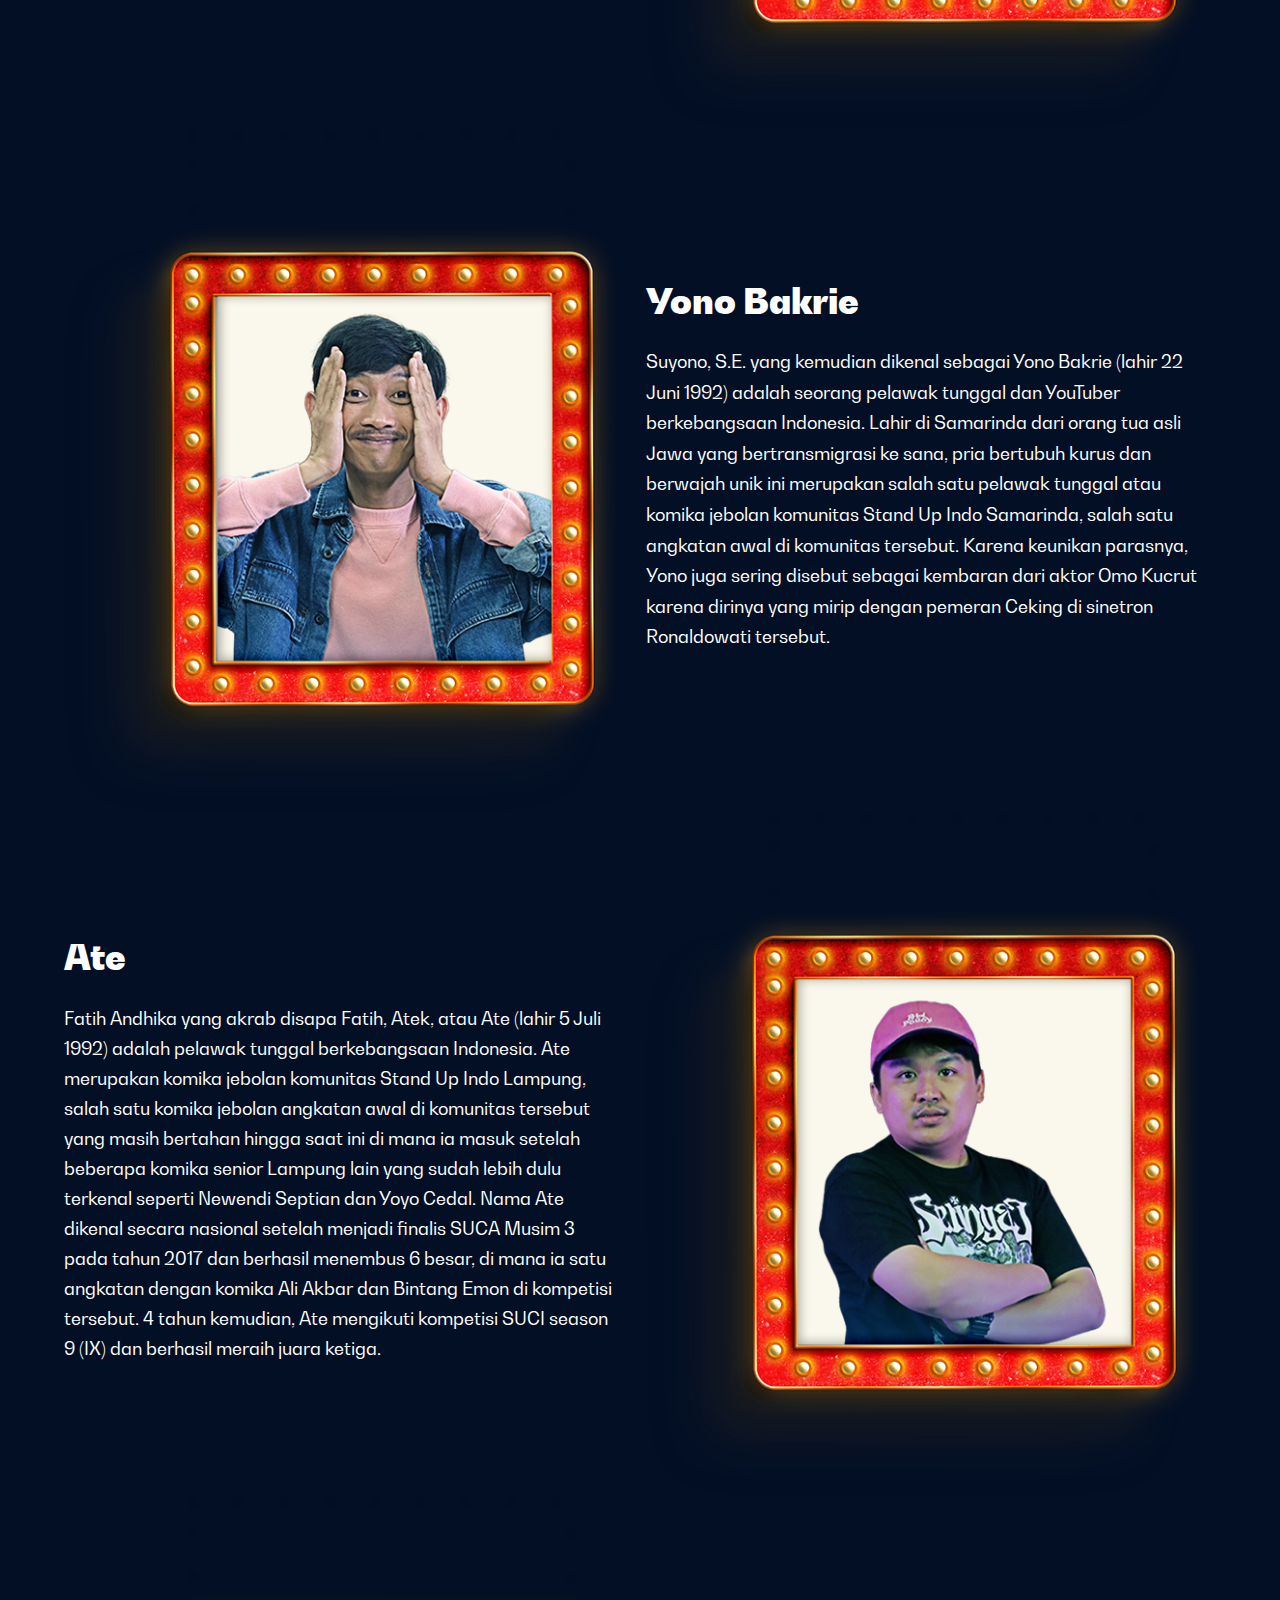
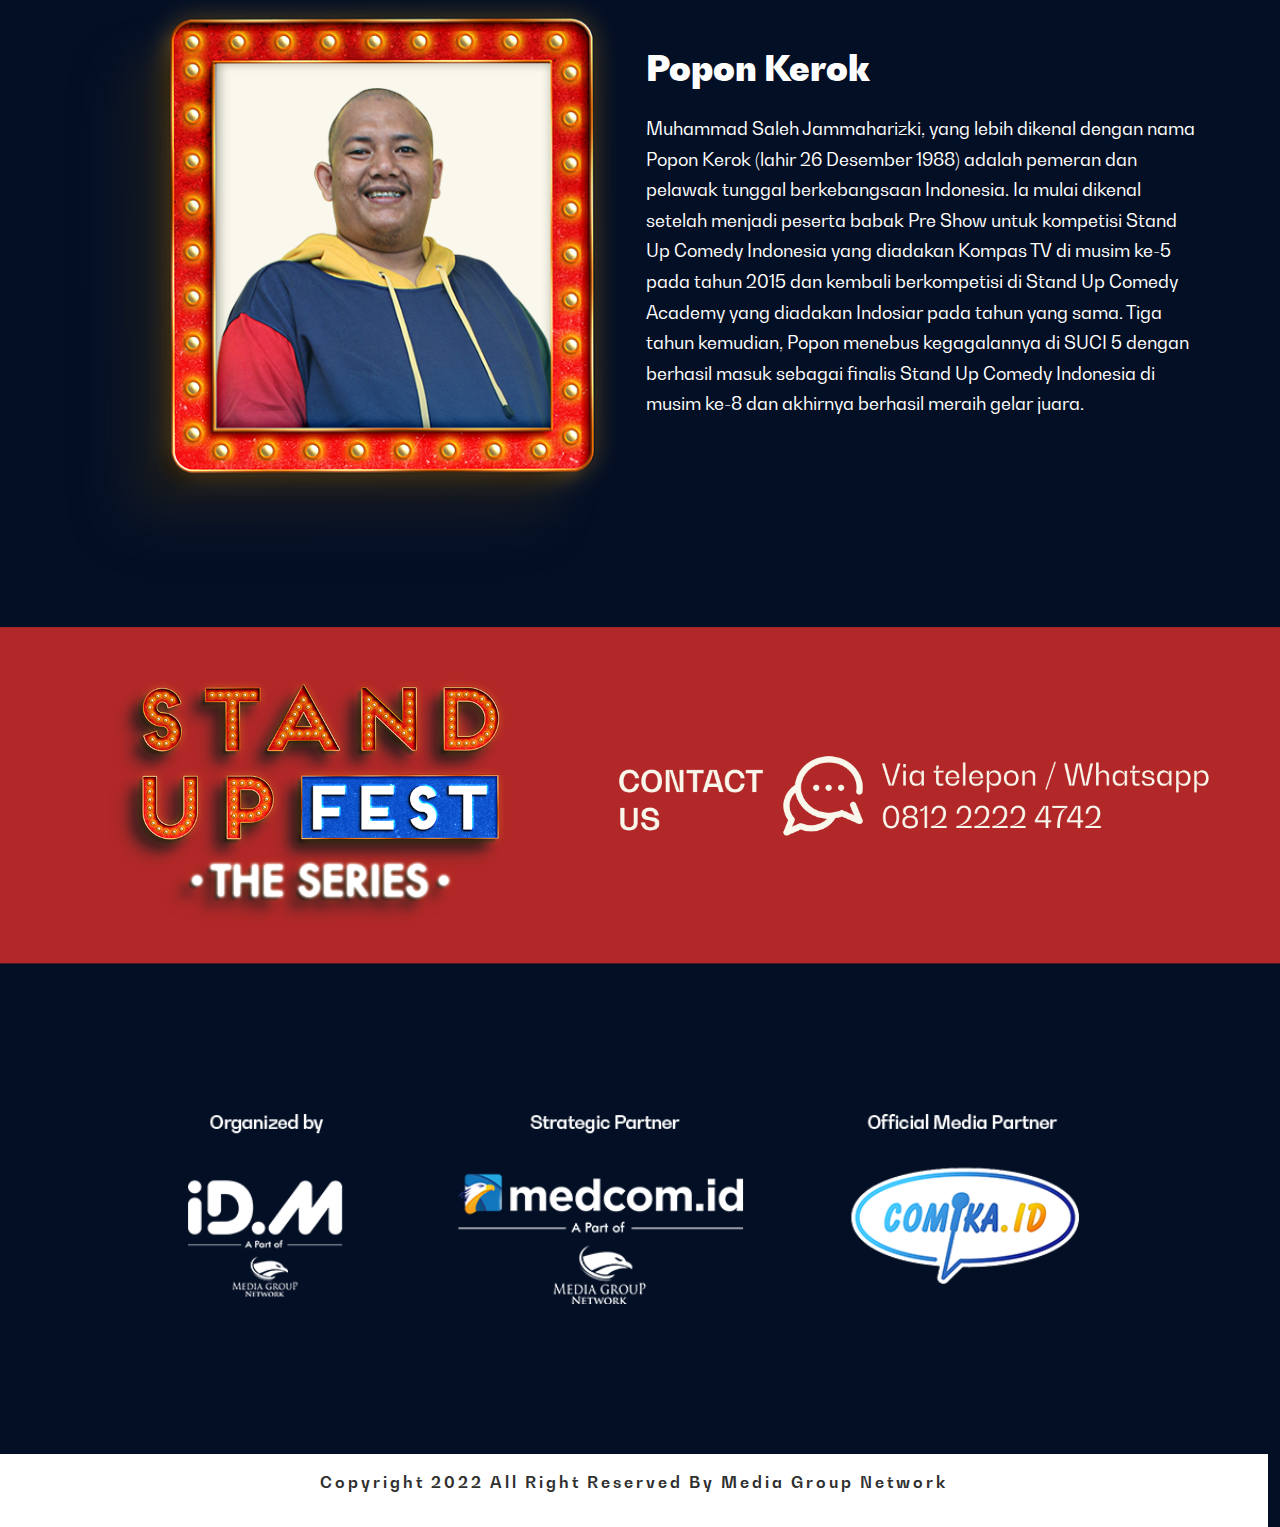
==== commit 0993c9d1: "font tidak berubah 7" ====
--- a/index.html
+++ b/index.html
@@ -214,32 +214,26 @@
           </section> -->
 
           <div class="container pt-4 shadow">
-            <h2 class="text-center" style="font-size: 35px; color: #f1eeee">Register Now !</h2>
-            <p class="text-center" style="font-size: 20px; color: #f1eeee">Tunggu Apa Lagi Keburu Kehabisan Guys..</p>
+            <h2 class="text-center">Register Now !</h2>
+            <p class="text-center">Tunggu Apa Lagi Keburu Kehabisan Guys..</p>
             <form action="">
               <div class="px-2 mt-5">
                 <div class="row">
                   <div class="col-lg-6">
                     <div class="form-floating mb-4">
-                      <select
-                        style="font-size: 14px; font-weight: 800; font-family: BwGradual-Regular; color: #030f25"
-                        class="op_category form-select border-0 shadow"
-                        id="validationDefault01"
-                        aria-label="Floating label select example"
-                        required
-                      >
+                      <select class="op_category form-select border-0 shadow" id="validationDefault01" aria-label="Floating label select example" required>
                         <option selected disabled>Kategori</option>
                         <option value="1">Platinum</option>
                         <option value="2">Gold (Tribun & Wing)</option>
                         <option value="3">Silver</option>
                         <option value="4">Keluarga (5 orang)</option>
                       </select>
-                      <label style="font-size: 14px; font-family: BwGradual-Bold; color: #226c94" for="validationDefault01">Pilih Kategori</label>
-                    </div>
-                  </div>
-                  <div class="col-lg-6">
-                    <div class="form-floating mb-4">
-                      <select style="font-size: 14px; font-weight: 800; font-family: BwGradual-Regular; color: #030f25" class="form-select border-0 shadow mb-5" id="validationDefault02" aria-label="Floating label select example" required>
+                      <label for="validationDefault01">Pilih Kategori</label>
+                    </div>
+                  </div>
+                  <div class="col-lg-6">
+                    <div class="form-floating mb-4">
+                      <select class="form-select border-0 shadow mb-5" id="validationDefault02" aria-label="Floating label select example" required>
                         <option selected disabled>Jumlah Tiket</option>
                         <!-- <option disabled value="">Jersey Anak</option> -->
                         <option value="M">Tiket 1</option>
@@ -248,7 +242,7 @@
                         <option value="L">Tiket 3</option>
                         <option value="XL">Tiket 4</option>
                       </select>
-                      <label style="font-size: 14px; font-family: BwGradual-Bold; color: #226c94" for="validationDefault02">Pilih Tiket</label>
+                      <label for="validationDefault02">Pilih Tiket</label>
                     </div>
                   </div>
                 </div>
@@ -257,7 +251,7 @@
                   <div class="col">
                     <div class="form-floating mb-4">
                       <input type="text" class="form-control border-0 shadow fw-semibold" id="validationDefault03" placeholder="name@example.com" required />
-                      <label style="font-size: 14px; font-family: BwGradual-Bold; color: #226c94" for="validationDefault03">Nama Lengkap</label>
+                      <label for="validationDefault03">Nama Lengkap</label>
                     </div>
                   </div>
                 </div>
@@ -266,14 +260,14 @@
                   <div class="col-lg-6">
                     <div class="form-floating mb-4">
                       <input type="number" class="form-control border-0 shadow fw-semibold" id="validationDefault04" placeholder="Masukan Nomor Telepon" required />
-                      <label style="font-size: 14px; font-family: BwGradual-Bold; color: #226c94" for="validationDefault04">Nomor Telepon</label>
+                      <label for="validationDefault04">Nomor Telepon</label>
                     </div>
                   </div>
 
                   <div class="col-lg-6">
                     <div class="form-floating mb-4">
                       <input type="email" class="form-control border-0 shadow fw-semibold" id="validationDefault05" placeholder="Masukan Email" required />
-                      <label style="font-size: 14px; font-family: BwGradual-Bold; color: #226c94" for="validationDefault05">Email</label>
+                      <label for="validationDefault05">Email</label>
                     </div>
                   </div>
                 </div>
@@ -582,7 +576,7 @@
               </div> -->
 
                 <!-- <a href="#" class="btn btn-success w-100 mb-5 py-3 shadow" style="font-size: 15px; font-family: BwGradual-Bold; letter-spacing: 2px; color: #ffffff">CHECKOUT</a> -->
-                <button class="btn btn-success w-100 py-3" style="font-size: 15px; letter-spacing: 2px; font-family: BwGradual-Bold" type="submit">CHECKOUT</button>
+                <button class="btn btn-success w-100 py-3" type="submit">CHECKOUT</button>
               </div>
             </form>
           </div>
--- a/css/style.css
+++ b/css/style.css
@@ -1414,6 +1414,39 @@
   height: auto;
 }
 
+.tickets .shadow h2,
+.tickets .shadow p {
+  font-family: "BwGradual-Regular";
+}
+
+.tickets .shadow h2 {
+  font-size: 35px;
+  color: #f1eeee;
+}
+.tickets .shadow p {
+  font-size: 20px;
+  color: #f1eeee;
+}
+
+.tickets form select {
+  font-size: 14px;
+  font-weight: 800;
+  font-family: "BwGradual-Regular";
+  color: #030f25;
+}
+
+.tickets form label {
+  font-size: 14px;
+  font-family: "BwGradual-Bold";
+  color: #226c94;
+}
+
+.tickets form button {
+  font-size: 15px;
+  letter-spacing: 2px;
+  font-family: "BwGradual-Bold";
+}
+
 /*---------------------------------------------------*/
 /*	16) AALI MEDIA QUERIES (FOR SMALL DEVICES)
 /*---------------------------------------------------*/
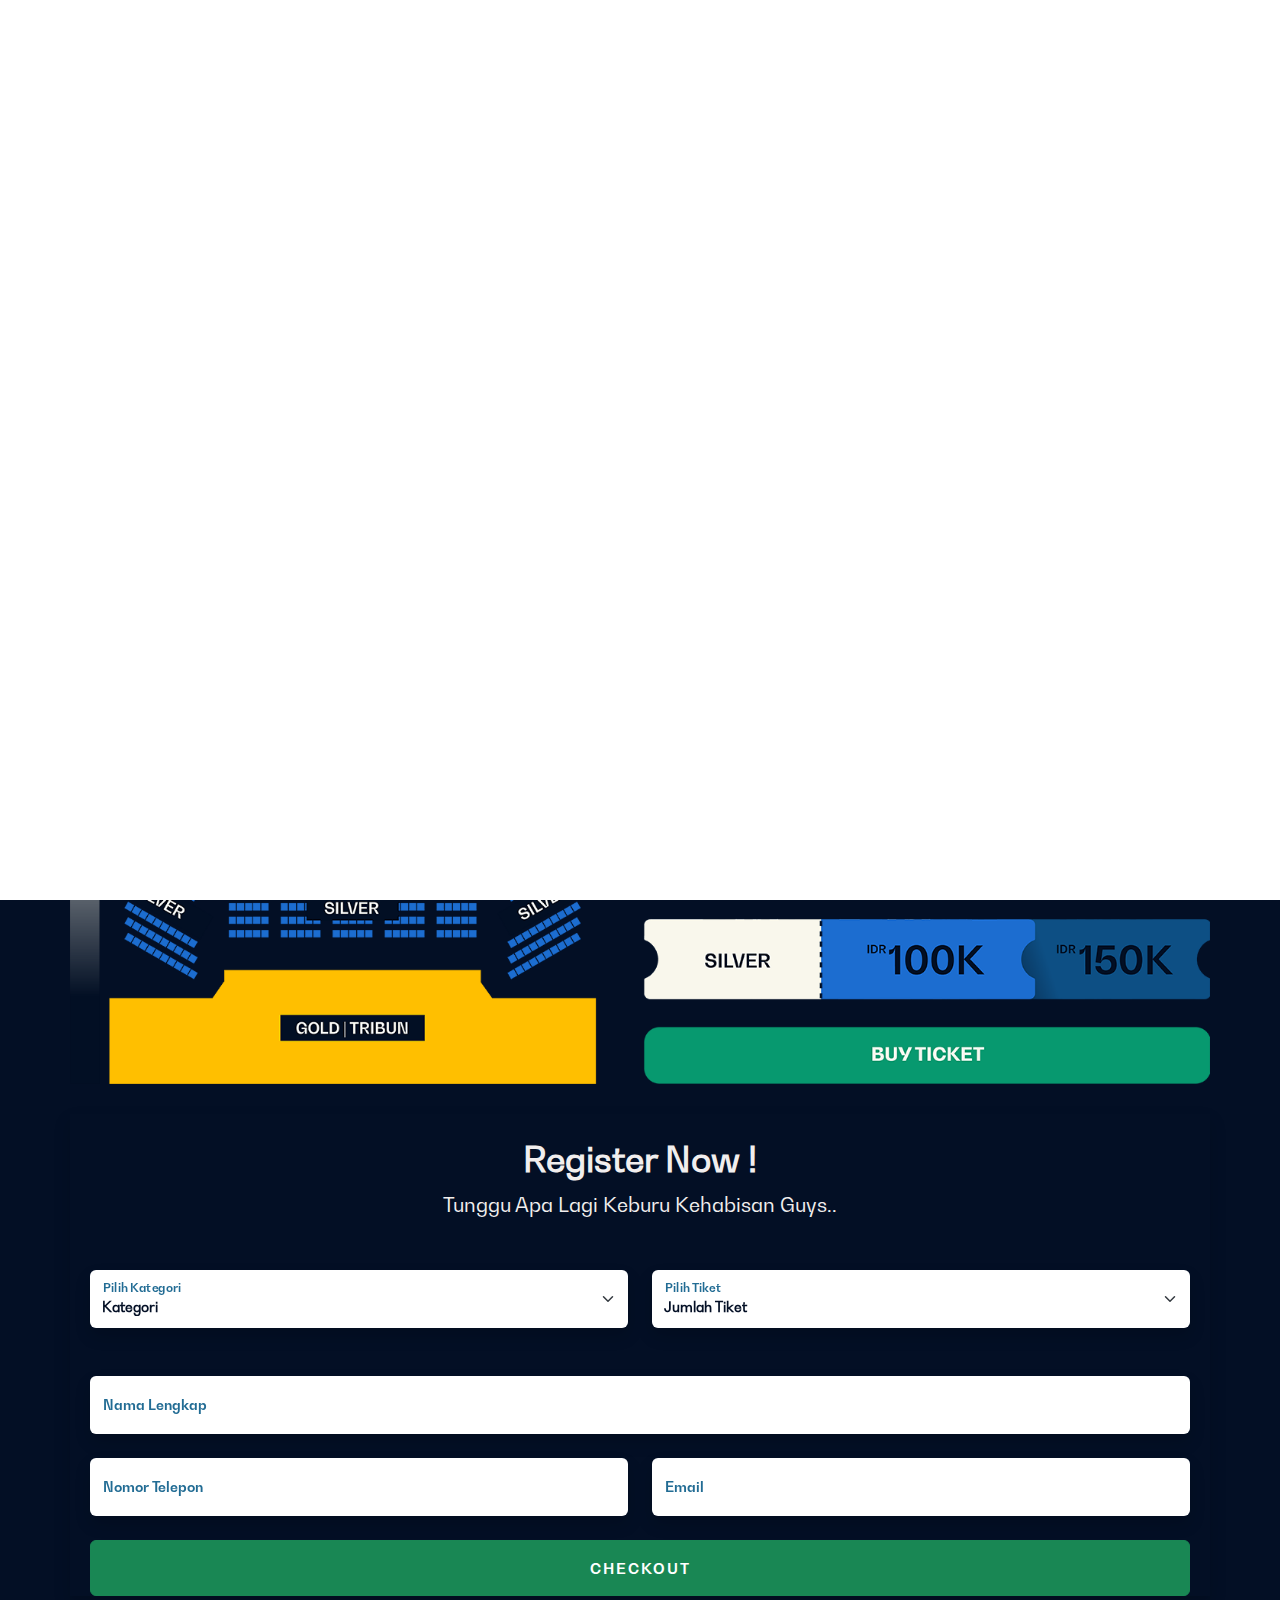
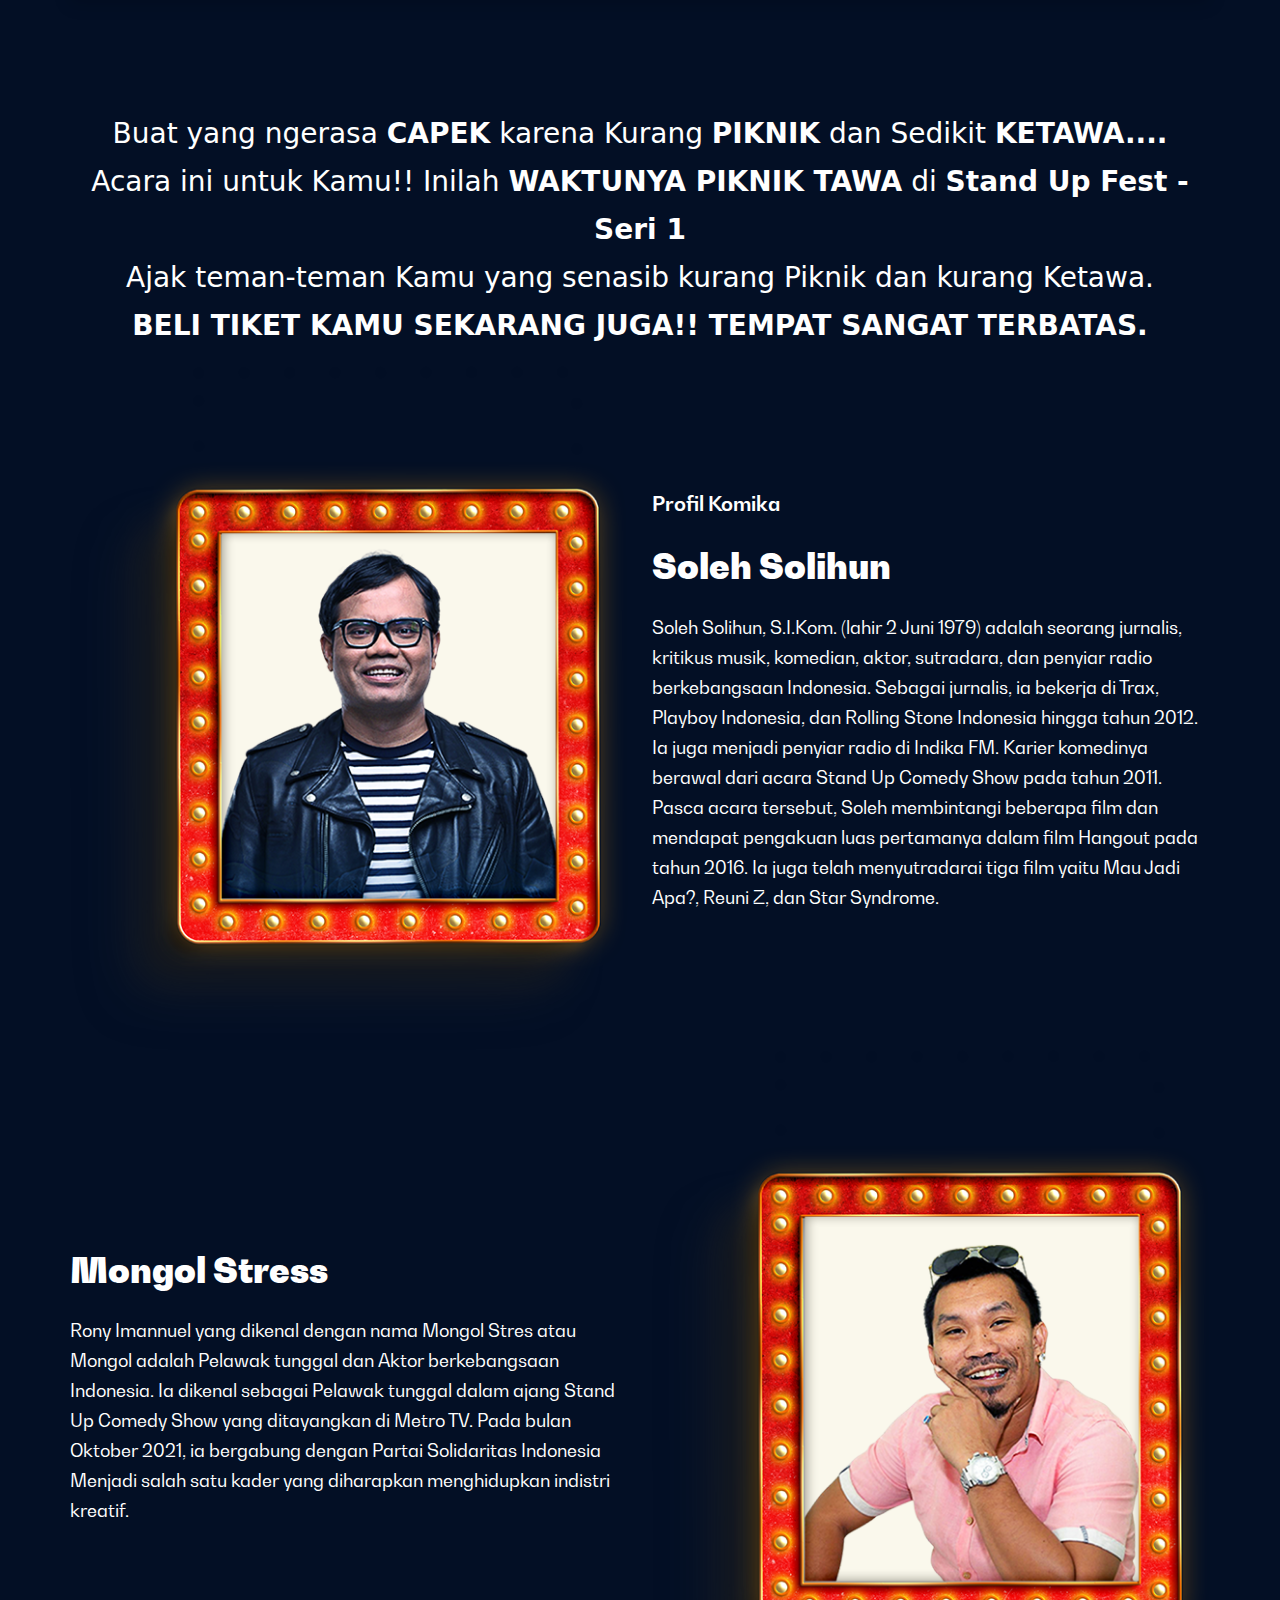
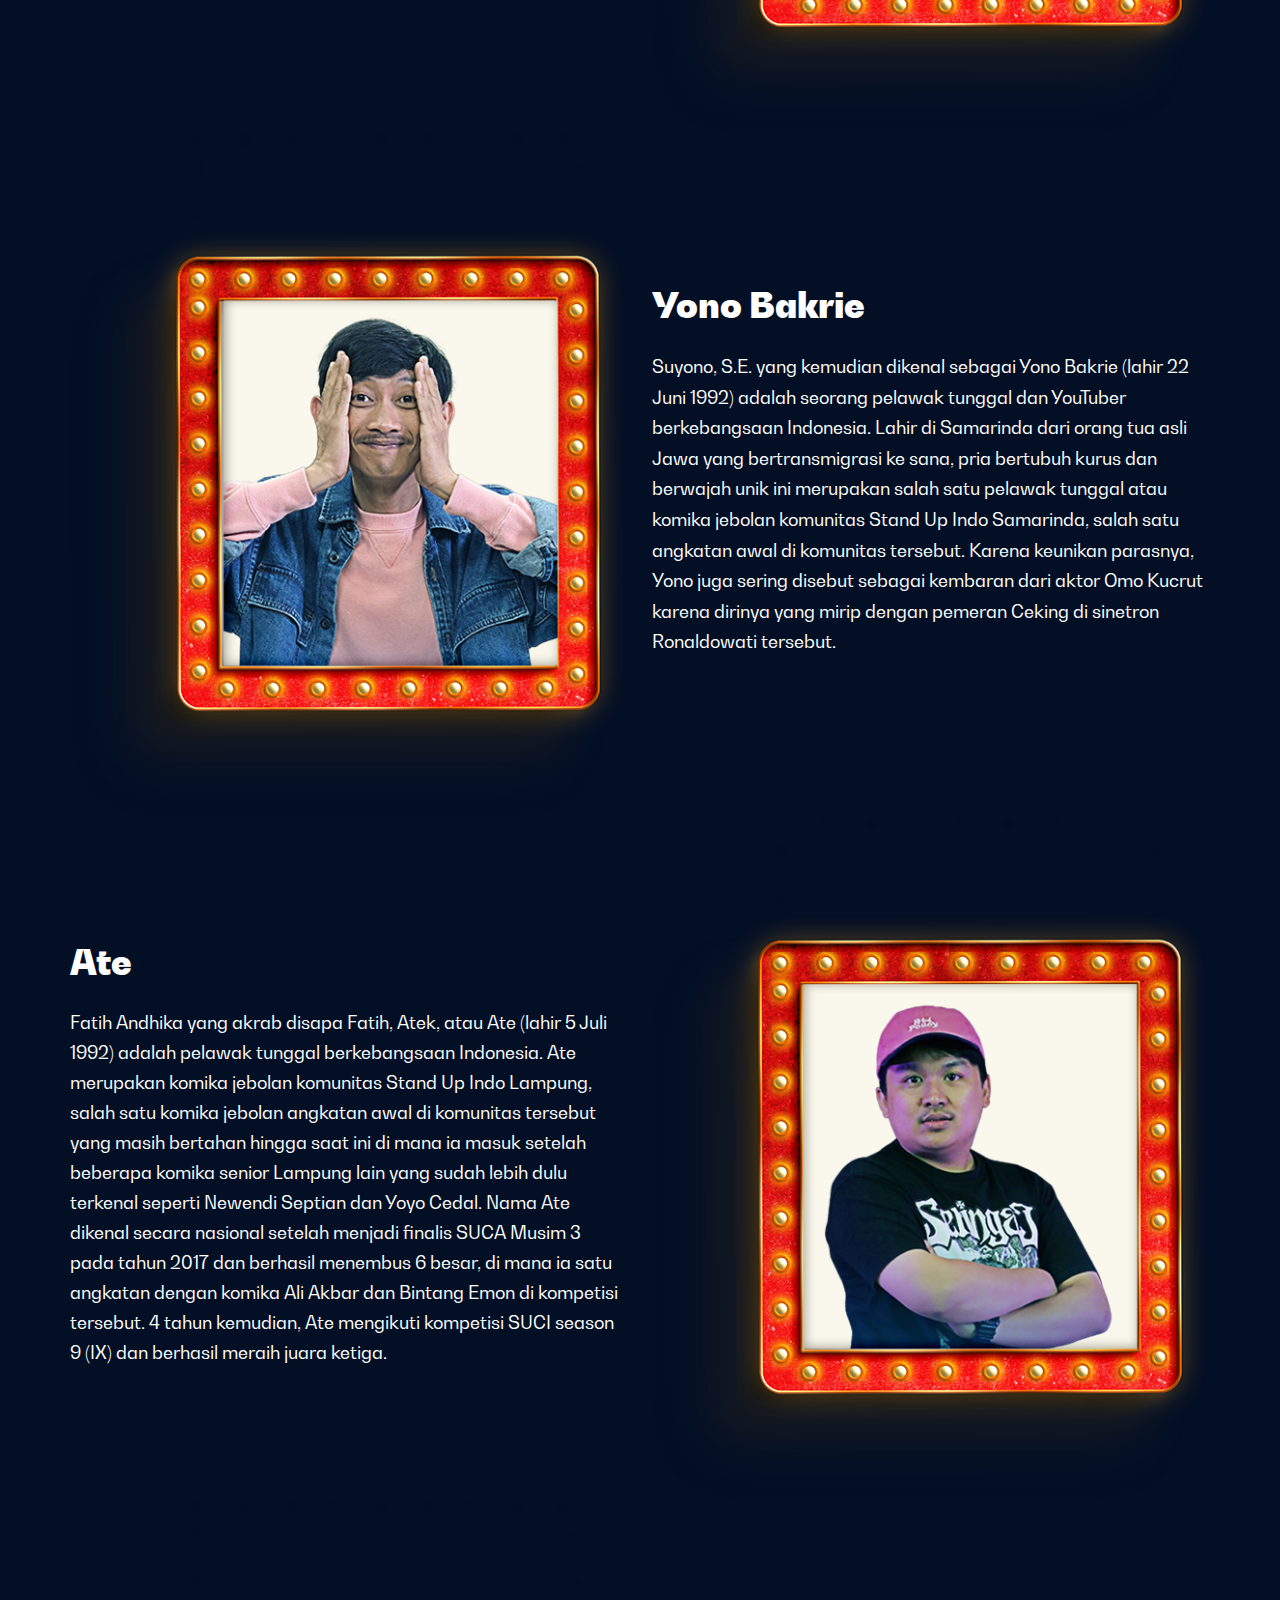
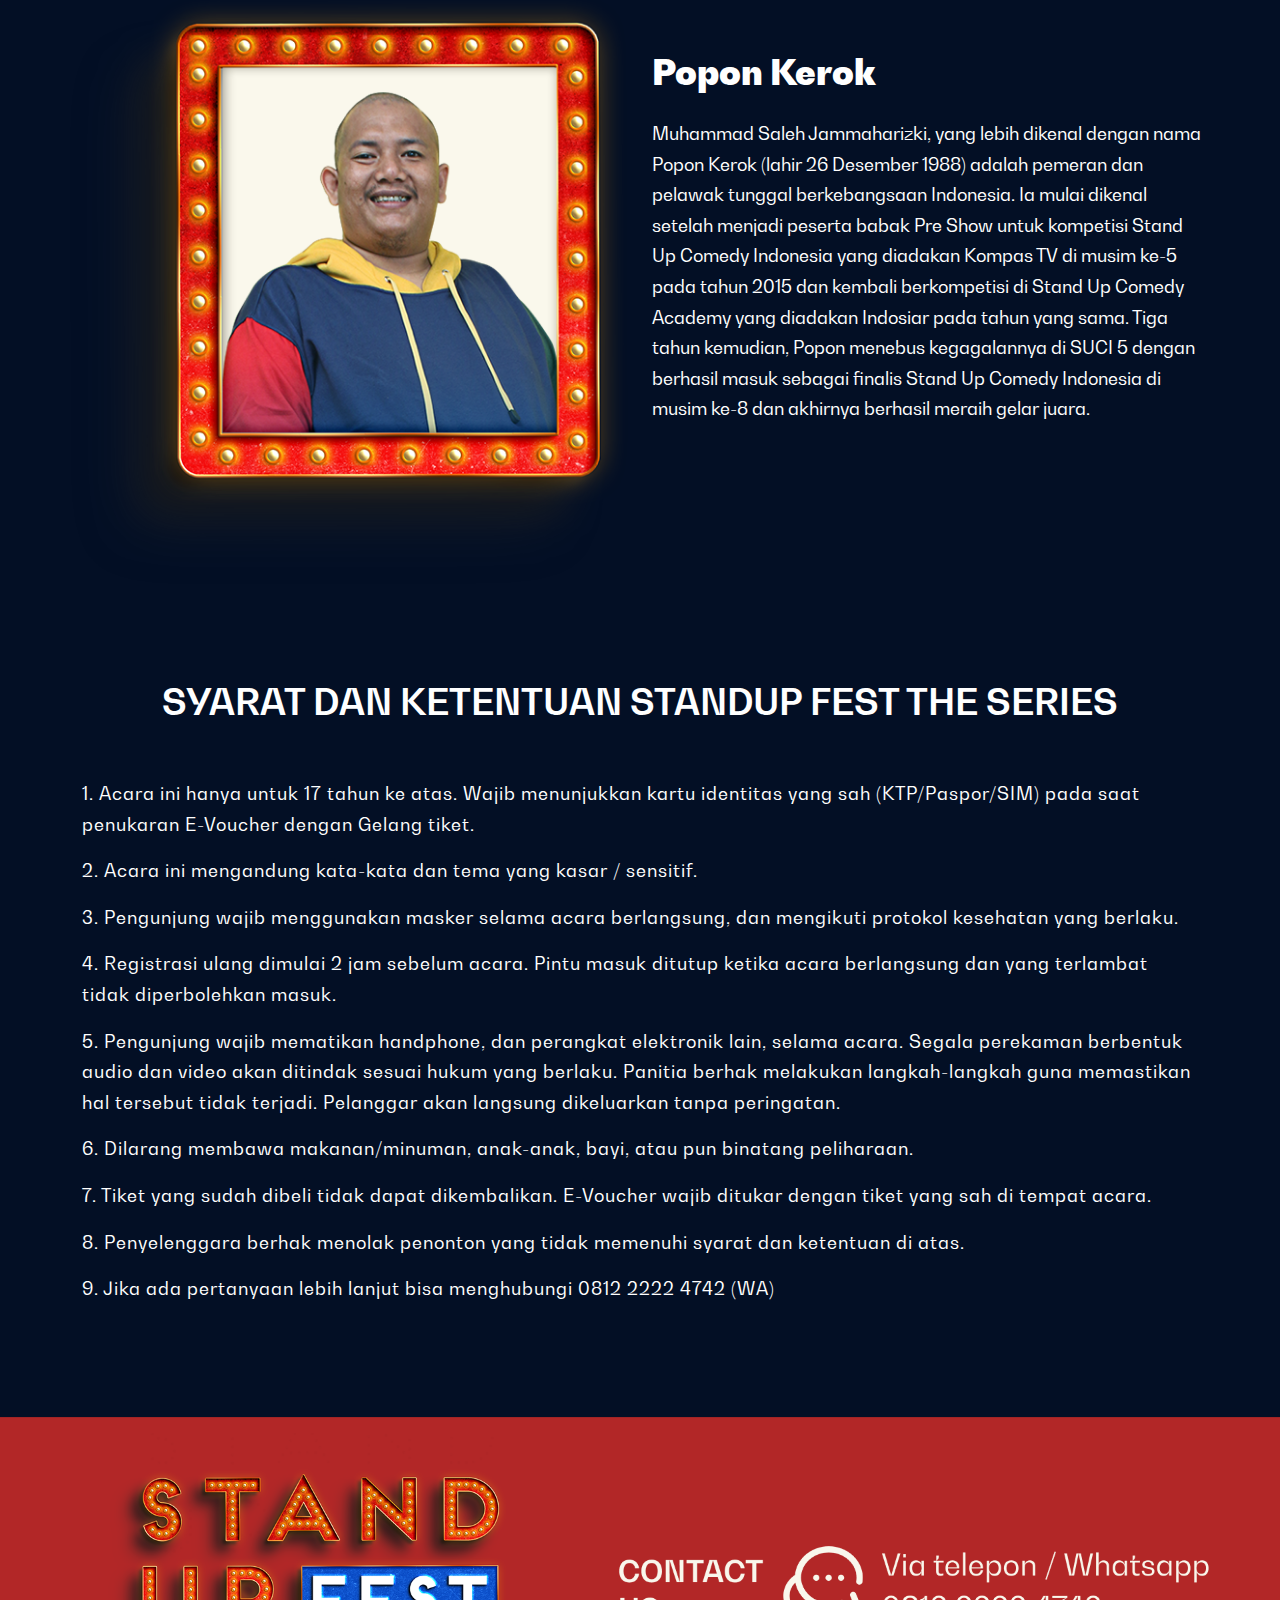
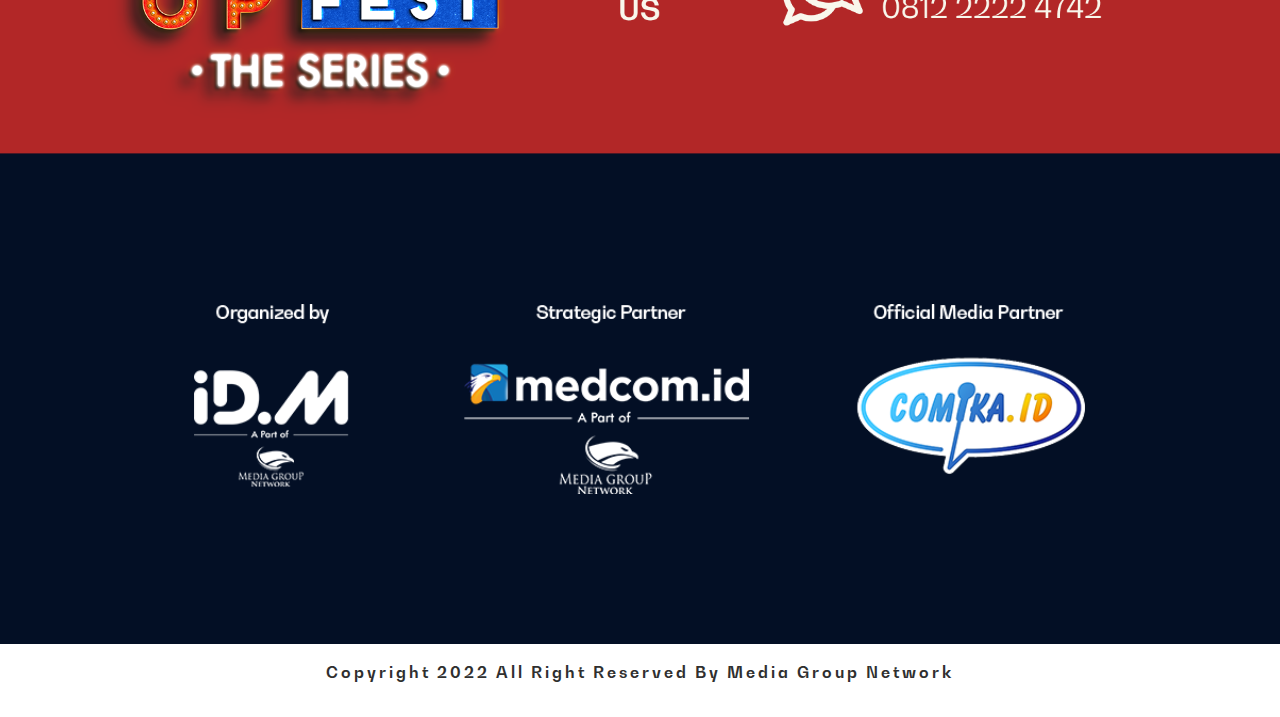
==== commit 03e74d42: "tambahkan syarat dan ketentuan section, juga benerin pada copyright" ====
--- a/index.html
+++ b/index.html
@@ -44,7 +44,7 @@
     <!-- /PRELOADER -->
 
     <!-- WRAPPER ALL -->
-    <div class="aali_tm_all_wrap container-fluid" data-magic-cursor="show" data-color="crimson">
+    <div class="" data-magic-cursor="show" data-color="crimson">
       <!-- MODALBOX -->
       <!-- <div class="aali_tm_modalbox">
         <div class="box_inner">
@@ -226,7 +226,6 @@
                         <option value="1">Platinum</option>
                         <option value="2">Gold (Tribun & Wing)</option>
                         <option value="3">Silver</option>
-                        <option value="4">Keluarga (5 orang)</option>
                       </select>
                       <label for="validationDefault01">Pilih Kategori</label>
                     </div>
@@ -700,6 +699,30 @@
       </section>
       <!-- /ABOUT -->
 
+      <!-- syarat dan ketentuan star -->
+      <section class="syarat_ketentuan container my-5">
+        <div class="row-cols-1 py-5 d-flex flex-column align-items-center flex-wrap">
+          <div class="col text-center mb-5">
+            <h2>SYARAT DAN KETENTUAN STANDUP FEST THE SERIES</h2>
+          </div>
+          <div class="col">
+            <p>1. Acara ini hanya untuk 17 tahun ke atas. Wajib menunjukkan kartu identitas yang sah (KTP/Paspor/SIM) pada saat penukaran E-Voucher dengan Gelang tiket.</p>
+            <p>2. Acara ini mengandung kata-kata dan tema yang kasar / sensitif.</p>
+            <p>3. Pengunjung wajib menggunakan masker selama acara berlangsung, dan mengikuti protokol kesehatan yang berlaku.</p>
+            <p>4. Registrasi ulang dimulai 2 jam sebelum acara. Pintu masuk ditutup ketika acara berlangsung dan yang terlambat tidak diperbolehkan masuk.</p>
+            <p>
+              5. Pengunjung wajib mematikan handphone, dan perangkat elektronik lain, selama acara. Segala perekaman berbentuk audio dan video akan ditindak sesuai hukum yang berlaku. Panitia berhak melakukan langkah-langkah guna memastikan
+              hal tersebut tidak terjadi. Pelanggar akan langsung dikeluarkan tanpa peringatan.
+            </p>
+            <p>6. Dilarang membawa makanan/minuman, anak-anak, bayi, atau pun binatang peliharaan.</p>
+            <p>7. Tiket yang sudah dibeli tidak dapat dikembalikan. E-Voucher wajib ditukar dengan tiket yang sah di tempat acara.</p>
+            <p>8. Penyelenggara berhak menolak penonton yang tidak memenuhi syarat dan ketentuan di atas.</p>
+            <p>9. Jika ada pertanyaan lebih lanjut bisa menghubungi 0812 2222 4742 (WA)</p>
+          </div>
+        </div>
+      </section>
+      <!-- syarat dan ketentuan end -->
+
       <!-- Info detail -->
 
       <section class="info_detail mt-5" id="contact">
@@ -725,7 +748,7 @@
       <!-- COPYRIGHT -->
 
       <section class="copyrights text-center">
-        <div class="row-cols-1">
+        <div class="row-cols-1 px-2">
           <p>Copyright 2022 All Right Reserved By Media Group Network</p>
         </div>
       </section>
--- a/css/style.css
+++ b/css/style.css
@@ -35,6 +35,33 @@
 	--font-family
 } */
 
+/* for live github */
+@font-face {
+  font-family: "BwGradual-Black";
+  src: url(/stand-up-fest/font/BwGradual-Black.otf);
+}
+@font-face {
+  font-family: "BwGradual-BlackItalic";
+  src: url(/stand-up-fest/font/BwGradual-BlackItalic.otf);
+}
+@font-face {
+  font-family: "BwGradual-Bold";
+  src: url(/stand-up-fest/font/BwGradual-Bold.otf);
+}
+@font-face {
+  font-family: "BwGradual-BoldItalic";
+  src: url(/stand-up-fest/font/BwGradual-BoldItalic.otf);
+}
+@font-face {
+  font-family: "BwGradual-Regular";
+  src: url(/stand-up-fest/font/BwGradual-Regular.otf);
+}
+@font-face {
+  font-family: "BwGradual-Light";
+  src: url(/stand-up-fest/font/BwGradual-Light.otf);
+}
+
+/* for lokal */
 @font-face {
   font-family: "BwGradual-Black";
   src: url(/font/BwGradual-Black.otf);
@@ -1414,9 +1441,9 @@
   height: auto;
 }
 
-.tickets .shadow h2,
-.tickets .shadow p {
-  font-family: "BwGradual-Regular";
+.tickets h2,
+.tickets p {
+  font-family: "BwGradual-Regular" !important;
 }
 
 .tickets .shadow h2 {
@@ -1428,14 +1455,14 @@
   color: #f1eeee;
 }
 
-.tickets form select {
+.tickets .form-floating select {
   font-size: 14px;
   font-weight: 800;
   font-family: "BwGradual-Regular";
   color: #030f25;
 }
 
-.tickets form label {
+.tickets .form-floating label {
   font-size: 14px;
   font-family: "BwGradual-Bold";
   color: #226c94;
@@ -1447,6 +1474,17 @@
   font-family: "BwGradual-Bold";
 }
 
+.syarat_ketentuan h2 {
+  color: #fff;
+  font-family: "BwGradual-Bold";
+}
+
+.syarat_ketentuan p {
+  color: #fff;
+  font-family: "BwGradual-Regular";
+  letter-spacing: 1px;
+}
+
 /*---------------------------------------------------*/
 /*	16) AALI MEDIA QUERIES (FOR SMALL DEVICES)
 /*---------------------------------------------------*/
@@ -1475,6 +1513,15 @@
   .text-detail-komika-kiri img {
     width: 100%;
   }
+
+  .logo-partner img {
+    width: 100%;
+  }
+
+  .copyrights {
+    font-size: 11px;
+    word-wrap: break-word;
+  }
 }
 
 @media (min-width: 768px) {
